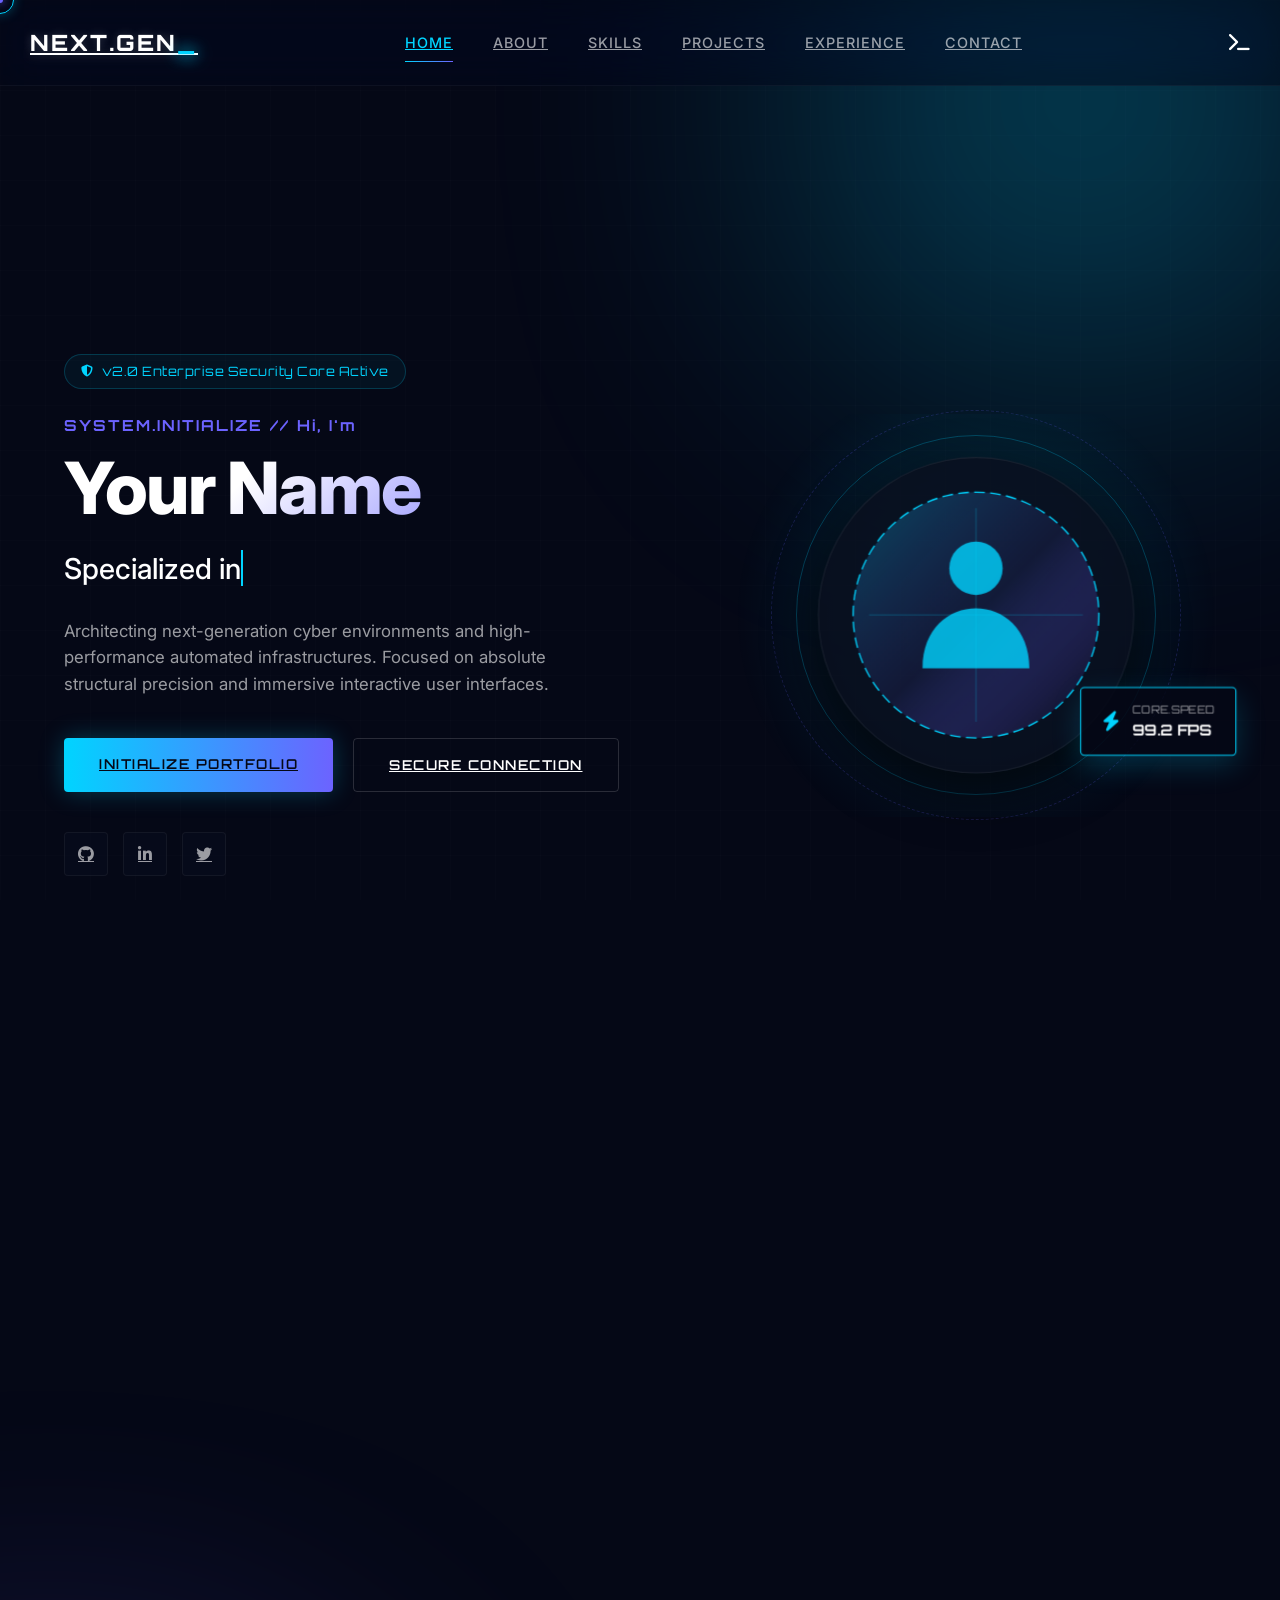
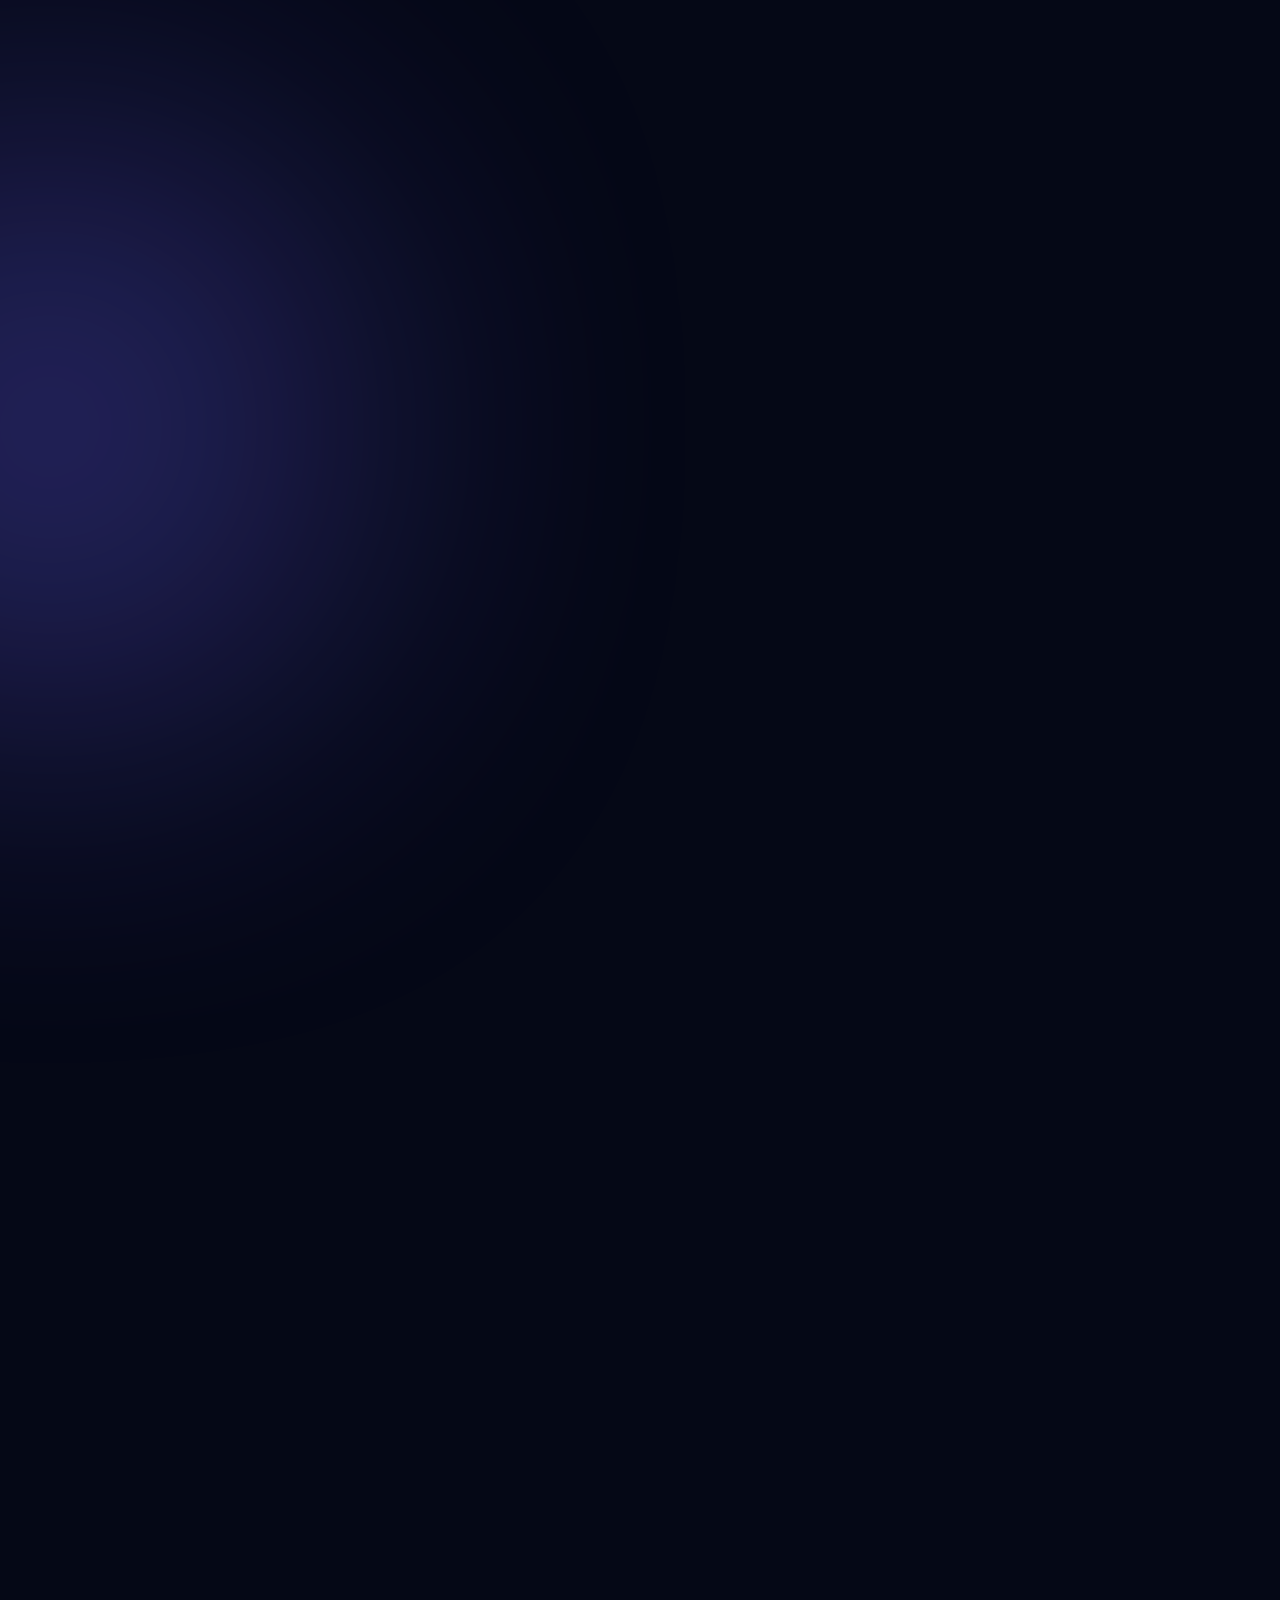
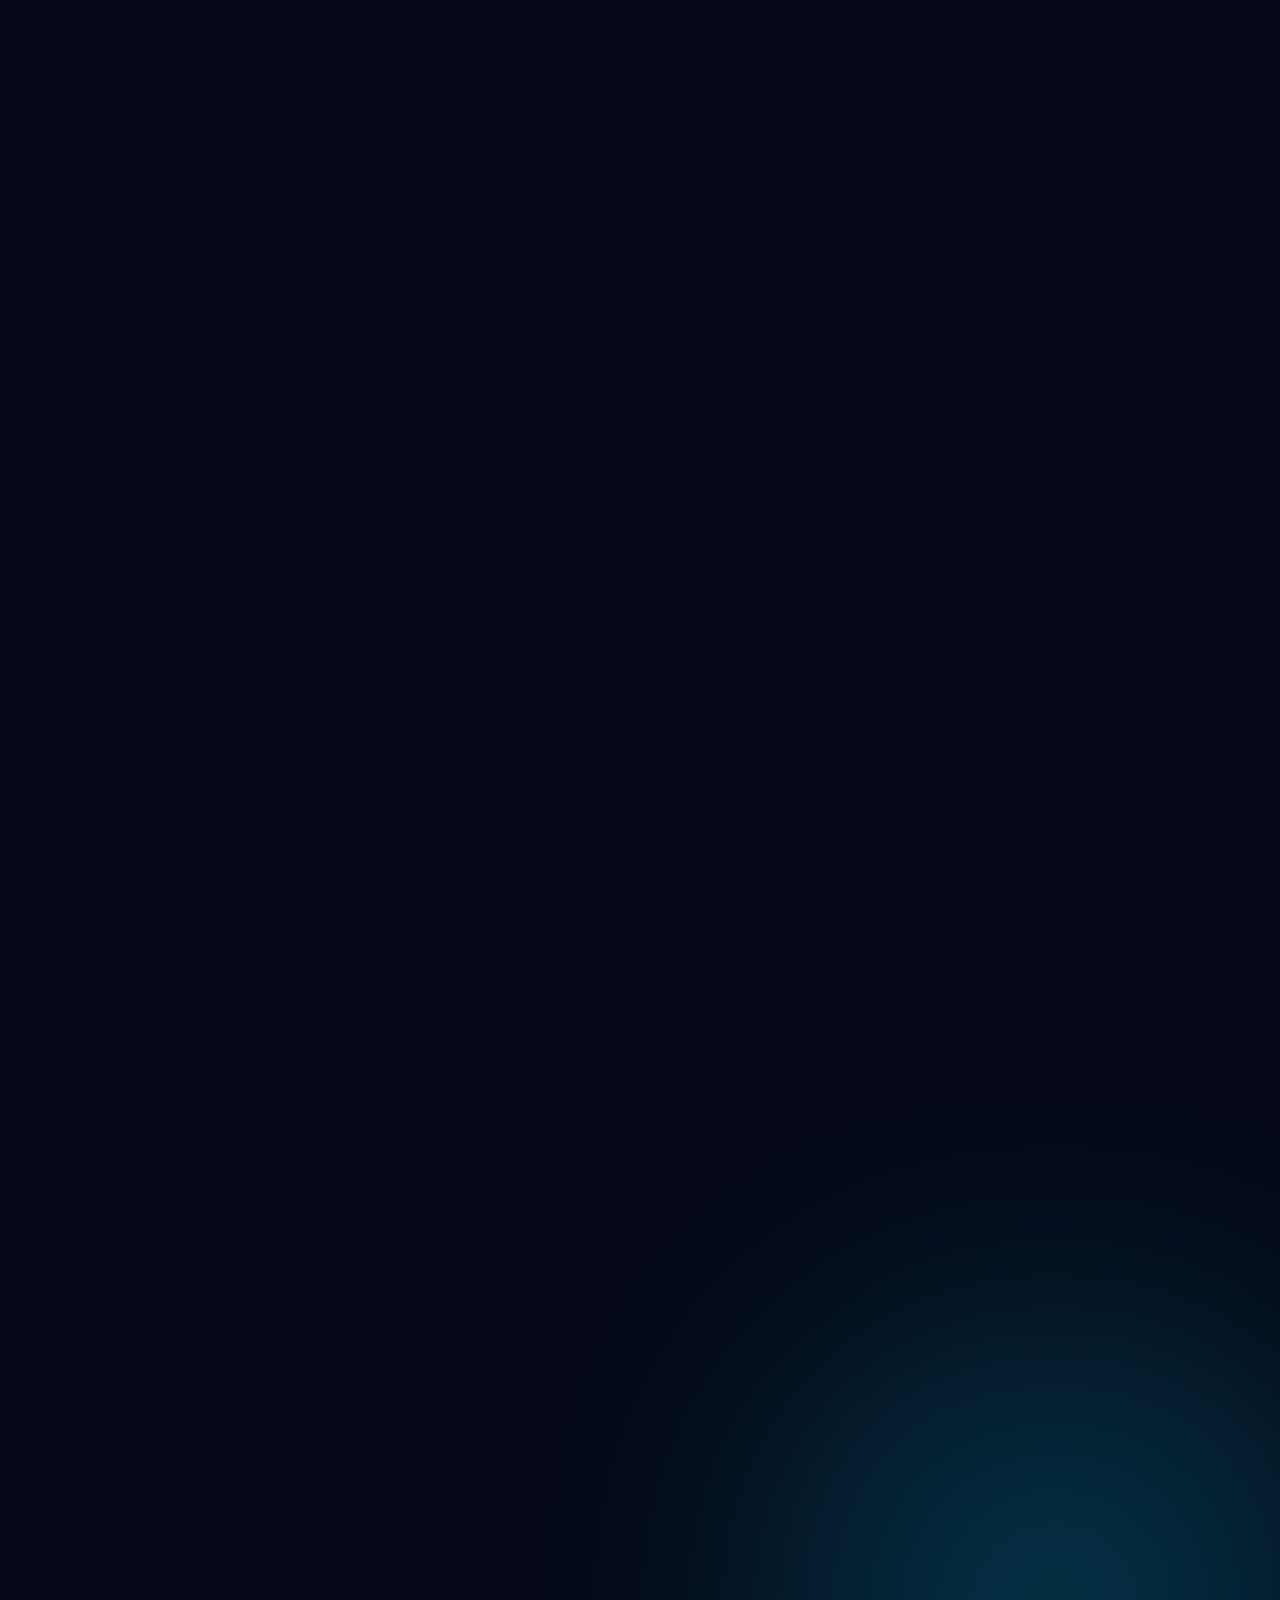
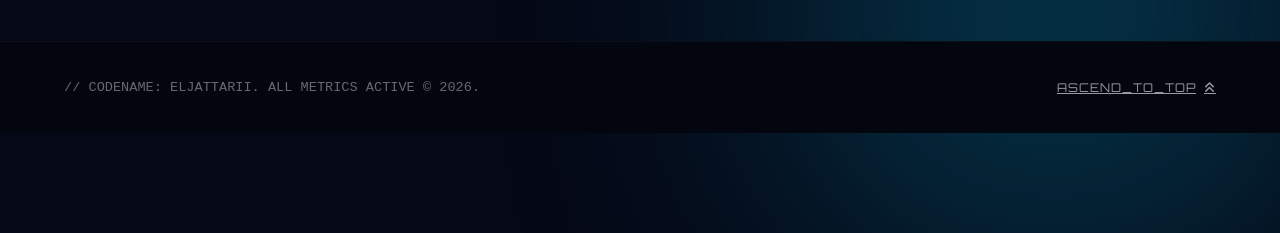
==== index.html @ 18f13167 "Update index.html" ====
<!DOCTYPE html>
<html lang="en">
<head>
    <meta charset="UTF-8">
    <meta name="viewport" content="width=device-width, initial-scale=1.0">
    <title>Enterprise Futuristic Portfolio | Premium Edition</title>
    <!-- Fonts & Icons -->
    <link rel="preconnect" href="https://fonts.googleapis.com">
    <link rel="preconnect" href="https://fonts.gstatic.com" crossorigin>
    <link href="https://fonts.googleapis.com/css2?family=Inter:wght@300;400;500;600;700;800&family=Orbitron:wght@400;600;800&display=swap" rel="stylesheet">
    <link rel="stylesheet" href="https://cdnjs.cloudflare.com/ajax/libs/font-awesome/6.4.0/css/all.min.css">
    <link rel="stylesheet" href="style.css">
</head>
<body>

    <!-- Custom Animated Glowing Cursor Elements -->
    <div class="custom-cursor"></div>
    <div class="custom-cursor-dot"></div>

    <!-- Decorative Cinematic Background Grid & Lights -->
    <div class="cyber-grid"></div>
    <div class="bg-glow glow-1"></div>
    <div class="bg-glow glow-2"></div>
    <div class="bg-glow glow-3"></div>

    <!-- Sticky Ultra-Glass Navbar -->
    <header class="navbar">
        <div class="nav-container">
            <a href="#home" class="logo">NEXT.GEN<span>_</span></a>
            <nav class="nav-menu">
                <a href="#home" class="nav-link active">Home</a>
                <a href="#about" class="nav-link">About</a>
                <a href="#skills" class="nav-link">Skills</a>
                <a href="#projects" class="nav-link">Projects</a>
                <a href="#experience" class="nav-link">Experience</a>
                <a href="#contact" class="nav-link">Contact</a>
            </nav>
            <div class="nav-actions">
                <button class="terminal-trigger" aria-label="Open Core Terminal">
                    <i class="fas fa-terminal"></i>
                </button>
                <button class="mobile-toggle" aria-label="Toggle Navigation Menu">
                    <i class="fas fa-bars"></i>
                </button>
            </div>
        </div>
    </header>

    <!-- Hero Section -->
    <section id="home" class="hero-section section-padding">
        <div class="container hero-container">
            <div class="hero-content">
                <div class="hero-badge"><i class="fas fa-shield-halved"></i> v2.0 Enterprise Security Core Active</div>
                <h3 class="hero-greeting">SYSTEM.INITIALIZE // Hi, I'm</h3>
                <h1 class="hero-name">Your Name</h1>
                <h2 class="hero-subtitle">Specialized in <span class="typing-text"></span></h2>
                <p class="hero-desc">
                    Architecting next-generation cyber environments and high-performance automated infrastructures. Focused on absolute structural precision and immersive interactive user interfaces.
                </p>
                <div class="hero-buttons">
                    <a href="#projects" class="btn btn-primary magnet-target">Initialize Portfolio</a>
                    <a href="#contact" class="btn btn-secondary magnet-target">Secure Connection</a>
                </div>
                <div class="hero-socials">
                    <a href="https://github.com" target="_blank" class="social-icon magnet-target"><i class="fab fa-github"></i></a>
                    <a href="https://linkedin.com" target="_blank" class="social-icon magnet-target"><i class="fab fa-linkedin-in"></i></a>
                    <a href="https://twitter.com" target="_blank" class="social-icon magnet-target"><i class="fab fa-twitter"></i></a>
                </div>
            </div>
            
            <div class="hero-image-wrapper tilt-target">
                <div class="radial-glow"></div>
                <div class="circular-ring"></div>
                <div class="circular-ring-outer"></div>
                <div class="particles-container" id="particles"></div>
                <div class="portrait-container">
                    <!-- Advanced Cybernetic SVG Profile Representation -->
                    <svg viewBox="0 0 200 200" xmlns="http://www.w3.org/2000/svg" class="portrait-placeholder">
                        <defs>
                            <linearGradient id="cyber-grad" x1="0%" y1="0%" x2="100%" y2="100%">
                                <stop offset="0%" style="stop-color:#00d4ff;stop-opacity:0.3" />
                                <stop offset="50%" style="stop-color:#6c63ff;stop-opacity:0.1" />
                                <stop offset="100%" style="stop-color:#000;stop-opacity:0.8" />
                            </linearGradient>
                        </defs>
                        <circle cx="100" cy="100" r="92" fill="url(#cyber-grad)" stroke="#00d4ff" stroke-width="1" stroke-dasharray="8 4"/>
                        <path d="M60,140 C60,110 80,95 100,95 C120,95 140,110 140,140 Z M100,85 A20,20 0 1,0 100,45 A20,20 0 1,0 100,85 Z" fill="#00d4ff" opacity="0.8"/>
                        <line x1="20" y1="100" x2="180" y2="100" stroke="rgba(0, 212, 255, 0.2)" stroke-width="1"/>
                        <line x1="100" y1="20" x2="100" y2="180" stroke="rgba(0, 212, 255, 0.2)" stroke-width="1"/>
                    </svg>
                </div>
                <div class="floating-card metric-card">
                    <i class="fas fa-bolt"></i>
                    <div>
                        <span class="block-label">CORE.SPEED</span>
                        <span class="block-value">99.2 FPS</span>
                    </div>
                </div>
            </div>
        </div>
    </section>

    <!-- About Section -->
    <section id="about" class="about-section section-padding scroll-reveal">
        <div class="container">
            <h2 class="section-title" data-text="ABOUT SYSTEM">ABOUT SYSTEM</h2>
            <div class="about-container">
                <div class="about-illustration tilt-target">
                    <!-- Advanced Code Console Mockup -->
                    <div class="console-box">
                        <div class="console-header">
                            <span class="dot red"></span><span class="dot yellow"></span><span class="dot green"></span>
                            <span class="console-title">root@nextgen:~# terminal-stats</span>
                        </div>
                        <div class="console-body">
                            <p class="c-line"><span class="c-keyword">import</span> systems_engineer</p>
                            <p class="c-line"><span class="c-keyword">const</span> bio = <span class="c-string">"Linux & Automation Enthusiast"</span>;</p>
                            <p class="c-line"><span class="c-comment">// Analyzing operational metrics...</span></p>
                            <p class="c-line"><span class="c-ident">OS:</span> Linux Mint / Arch Architectures</p>
                            <p class="c-line"><span class="c-ident">Focus:</span> Task Automation & Advanced GUIs</p>
                            <p class="c-line"><span class="c-ident">Security:</span> Ethical Hacker Path (White Hat)</p>
                            <p class="c-line success"><span class="c-cursor-blink">&gt;</span> SYSTEM DIAGNOSTIC: PERFECT</p>
                        </div>
                    </div>
                </div>
                <div class="about-content">
                    <p class="about-text">
                        A dedicated developer and tech architect specializing in custom Linux automation ecosystems, application development, and interactive front-end layouts. Obsessed with high-performance metrics, clean systems engineering, and micro-animations that respond intuitively to user interaction.
                    </p>
                    <div class="about-stats">
                        <div class="stat-card tilt-target">
                            <div class="stat-icon"><i class="fas fa-terminal"></i></div>
                            <h3 class="stat-number">3+ Years</h3>
                            <p class="stat-label">System Architecture</p>
                        </div>
                        <div class="stat-card tilt-target">
                            <div class="stat-icon"><i class="fas fa-cubes"></i></div>
                            <h3 class="stat-number">30+</h3>
                            <p class="stat-label">Deployments Active</p>
                        </div>
                    </div>
                </div>
            </div>
        </div>
    </section>

    <!-- Skills Section -->
    <section id="skills" class="skills-section section-padding scroll-reveal">
        <div class="container">
            <h2 class="section-title" data-text="CORE CAPABILITIES">CORE CAPABILITIES</h2>
            <div class="skills-grid">
                <!-- Skill 1 -->
                <div class="skill-card tilt-target">
                    <div class="skill-header">
                        <div class="skill-icon"><i class="fab fa-python"></i></div>
                        <h4 class="skill-name">Python Automation / PyQt6</h4>
                    </div>
                    <div class="progress-container">
                        <div class="progress-bar" data-progress="92%"></div>
                    </div>
                    <span class="skill-percentage">92%</span>
                </div>
                <!-- Skill 2 -->
                <div class="skill-card tilt-target">
                    <div class="skill-header">
                        <div class="skill-icon"><i class="fab fa-linux"></i></div>
                        <h4 class="skill-name">Linux Systems & Bash</h4>
                    </div>
                    <div class="progress-container">
                        <div class="progress-bar" data-progress="95%"></div>
                    </div>
                    <span class="skill-percentage">95%</span>
                </div>
                <!-- Skill 3 -->
                <div class="skill-card tilt-target">
                    <div class="skill-header">
                        <div class="skill-icon"><i class="fab fa-js-square"></i></div>
                        <h4 class="skill-name">JavaScript / React</h4>
                    </div>
                    <div class="progress-container">
                        <div class="progress-bar" data-progress="88%"></div>
                    </div>
                    <span class="skill-percentage">88%</span>
                </div>
                <!-- Skill 4 -->
                <div class="skill-card tilt-target">
                    <div class="skill-header">
                        <div class="skill-icon"><i class="fas fa-layer-group"></i></div>
                        <h4 class="skill-name">Full-Stack Integration</h4>
                    </div>
                    <div class="progress-container">
                        <div class="progress-bar" data-progress="85%"></div>
                    </div>
                    <span class="skill-percentage">85%</span>
                </div>
            </div>
        </div>
    </section>

    <!-- Projects Section -->
    <section id="projects" class="projects-section section-padding scroll-reveal">
        <div class="container">
            <h2 class="section-title" data-text="PROJECT ARCHIVES">PROJECT ARCHIVES</h2>
            
            <!-- Dynamic Filters -->
            <div class="filter-wrapper">
                <button class="filter-btn active" data-filter="all">ALL_SYSTEMS</button>
                <button class="filter-btn" data-filter="automation">AUTOMATION</button>
                <button class="filter-btn" data-filter="gui">GUI_APPS</button>
                <button class="filter-btn" data-filter="web">WEB_CORE</button>
            </div>

            <div class="projects-grid">
                <!-- Project 1 -->
                <div class="project-card tilt-target" data-category="gui">
                    <div class="project-img-wrapper">
                        <div class="cyber-overlay"></div>
                        <svg viewBox="0 0 400 220" xmlns="http://www.w3.org/2000/svg" class="project-svg-placeholder">
                            <rect width="100%" height="100%" fill="#0a0f1f"/>
                            <text x="50%" y="50%" dominant-baseline="middle" text-anchor="middle" fill="#00d4ff" font-family="'Orbitron', sans-serif" font-size="14">SCRCPY_GUI_WRAPPER</text>
                        </svg>
                    </div>
                    <div class="project-info">
                        <h3 class="project-card-title">Scrcpy PyQt6 Controller</h3>
                        <p class="project-desc">A premium desktop GUI wrapper built with Python and PyQt6 to control Android devices mirroring metrics, bitrates, and active adb toggles seamlessly.</p>
                        <div class="project-tags">
                            <span>Python</span>
                            <span>PyQt6</span>
                            <span>ADB</span>
                        </div>
                        <div class="project-links">
                            <a href="#" class="magnet-target"><i class="fab fa-github"></i></a>
                            <a href="#" class="magnet-target"><i class="fas fa-external-link-alt"></i></a>
                        </div>
                    </div>
                </div>
                <!-- Project 2 -->
                <div class="project-card tilt-target" data-category="automation">
                    <div class="project-img-wrapper">
                        <div class="cyber-overlay"></div>
                        <svg viewBox="0 0 400 220" xmlns="http://www.w3.org/2000/svg" class="project-svg-placeholder">
                            <rect width="100%" height="100%" fill="#0a0f1f"/>
                            <text x="50%" y="50%" dominant-baseline="middle" text-anchor="middle" fill="#6c63ff" font-family="'Orbitron', sans-serif" font-size="14">SMART_FILE_ORGANIZER</text>
                        </svg>
                    </div>
                    <div class="project-info">
                        <h3 class="project-card-title">Automated File System Manager</h3>
                        <p class="project-desc">High-performance custom background automation suite sorting directories, processing file metadata, and organizing assets seamlessly.</p>
                        <div class="project-tags">
                            <span>Python</span>
                            <span>Automation</span>
                            <span>Linux</span>
                        </div>
                        <div class="project-links">
                            <a href="#" class="magnet-target"><i class="fab fa-github"></i></a>
                            <a href="#" class="magnet-target"><i class="fas fa-external-link-alt"></i></a>
                        </div>
                    </div>
                </div>
                <!-- Project 3 -->
                <div class="project-card tilt-target" data-category="web">
                    <div class="project-img-wrapper">
                        <div class="cyber-overlay"></div>
                        <svg viewBox="0 0 400 220" xmlns="http://www.w3.org/2000/svg" class="project-svg-placeholder">
                            <rect width="100%" height="100%" fill="#0a0f1f"/>
                            <text x="50%" y="50%" dominant-baseline="middle" text-anchor="middle" fill="#00d4ff" font-family="'Orbitron', sans-serif" font-size="14">NEBULA_DECENTRALIZED_UI</text>
                        </svg>
                    </div>
                    <div class="project-info">
                        <h3 class="project-card-title">Nebula React Core Dashboard</h3>
                        <p class="project-desc">Ultra high-end decentralized server dashboard running absolute telemetry visualization charts, built with pure Tailwind and React architecture.</p>
                        <div class="project-tags">
                            <span>React</span>
                            <span>Tailwind</span>
                            <span>WebSockets</span>
                        </div>
                        <div class="project-links">
                            <a href="#" class="magnet-target"><i class="fab fa-github"></i></a>
                            <a href="#" class="magnet-target"><i class="fas fa-external-link-alt"></i></a>
                        </div>
                    </div>
                </div>
            </div>
        </div>
    </section>

    <!-- Experience Section -->
    <section id="experience" class="experience-section section-padding scroll-reveal">
        <div class="container">
            <h2 class="section-title" data-text="TIMELINE METRICS">TIMELINE METRICS</h2>
            <div class="timeline">
                <div class="timeline-item">
                    <div class="timeline-dot"></div>
                    <div class="timeline-content tilt-target">
                        <span class="timeline-date">2025 - PRESENT</span>
                        <h3 class="timeline-role">Systems & Software Architect</h3>
                        <h4 class="timeline-company">NextGen Tech Solutions</h4>
                        <p class="timeline-desc">Architecting robust task automations via custom background frameworks. Standardizing cross-platform deployment modules and building sleek graphical interfaces for devices.</p>
                    </div>
                </div>
                <div class="timeline-item">
                    <div class="timeline-dot"></div>
                    <div class="timeline-content tilt-target">
                        <span class="timeline-date">2023 - 2025</span>
                        <h3 class="timeline-role">Frontend Interface Designer</h3>
                        <h4 class="timeline-company">Cyber Security Lab Infinitum</h4>
                        <p class="timeline-desc">Designed zero-latency interactive operational web portals with complex visual filters, responsive grid charts, and secure data stream nodes.</p>
                    </div>
                </div>
            </div>
        </div>
    </section>

    <!-- Contact Section -->
    <section id="contact" class="contact-section section-padding scroll-reveal">
        <div class="container">
            <h2 class="section-title" data-text="ESTABLISH SECURE LINK">ESTABLISH SECURE LINK</h2>
            <div class="contact-grid">
                <div class="contact-card tilt-target">
                    <div class="contact-icon"><i class="fas fa-envelope-open-text"></i></div>
                    <h3>COM.EMAIL</h3>
                    <p>your.email@example.com</p>
                </div>
                <div class="contact-card tilt-target">
                    <div class="contact-icon"><i class="fab fa-github-alt"></i></div>
                    <h3>GIT.PROFILE</h3>
                    <p>github.com/eljattarii</p>
                </div>
                <div class="contact-card tilt-target">
                    <div class="contact-icon"><i class="fas fa-satellite-dish"></i></div>
                    <h3>LOC.NODE</h3>
                    <p>Al Hoceima, Morocco</p>
                </div>
            </div>
        </div>
    </section>

    <!-- Footer -->
    <footer class="footer">
        <div class="container footer-container">
            <p class="copyright">// CODENAME: ELJATTARII. ALL METRICS ACTIVE &copy; 2026.</p>
            <a href="#home" class="back-to-top magnet-target">ASCEND_TO_TOP <i class="fas fa-angle-double-up"></i></a>
        </div>
    </footer>

    <!-- Scripts -->
    <script src="js/main.js"></script>
</body>
</html>
---- style.css ----
/* ------------------ DESIGN FRAMEWORK & VARIABLES ------------------ */
:root {
    --bg-base: #050816;
    --bg-surface: rgba(10, 15, 31, 0.45);
    --neon-blue: #00d4ff;
    --neon-purple: #6c63ff;
    --text-primary: #ffffff;
    --text-secondary: rgba(255, 255, 255, 0.6);
    --border-glow: rgba(0, 212, 255, 0.15);
    --font-cyber: 'Orbitron', sans-serif;
    --font-body: 'Inter', sans-serif;
}

*, *::before, *::after {
    box-sizing: border-box;
    margin: 0;
    padding: 0;
}

html {
    scroll-behavior: smooth;
    font-size: 16px;
    cursor: none; /* Hide default mouse for custom glowing cursor */
}

body {
    font-family: var(--font-body);
    background-color: var(--bg-base);
    color: var(--text-primary);
    overflow-x: hidden;
    line-height: 1.6;
    position: relative;
}

/* ------------------ CUSTOM GLOWING CURSOR ------------------ */
.custom-cursor {
    width: 28px;
    height: 28px;
    border: 1.5px solid var(--neon-blue);
    border-radius: 50%;
    position: fixed;
    transform: translate(-50%, -50%);
    pointer-events: none;
    z-index: 10000;
    transition: width 0.2s ease, height 0.2s ease, background-color 0.2s ease;
    box-shadow: 0 0 12px rgba(0, 212, 255, 0.3);
}

.custom-cursor-dot {
    width: 6px;
    height: 6px;
    background-color: var(--neon-purple);
    border-radius: 50%;
    position: fixed;
    transform: translate(-50%, -50%);
    pointer-events: none;
    z-index: 10001;
    box-shadow: 0 0 8px var(--neon-purple);
}

.custom-cursor.link-hover {
    width: 45px;
    height: 45px;
    background-color: rgba(0, 212, 255, 0.08);
    border-color: var(--neon-purple);
}

/* ------------------ GRAPHICS & BACKGROUND SYSTEM ------------------ */
.cyber-grid {
    position: fixed;
    top: 0;
    left: 0;
    width: 100%;
    height: 100%;
    background-image: 
        linear-gradient(rgba(255, 255, 255, 0.01) 1px, transparent 1px),
        linear-gradient(90deg, rgba(255, 255, 255, 0.01) 1px, transparent 1px);
    background-size: 45px 45px;
    z-index: -2;
    pointer-events: none;
}

.bg-glow {
    position: absolute;
    border-radius: 50%;
    filter: blur(150px);
    z-index: -1;
    pointer-events: none;
    opacity: 0.35;
}

.glow-1 { width: 500px; height: 500px; background: var(--neon-blue); top: -150px; right: -50px; }
.glow-2 { width: 600px; height: 600px; background: var(--neon-purple); top: 35%; left: -250px; }
.glow-3 { width: 450px; height: 450px; background: var(--neon-blue); bottom: -100px; right: 0; }

.container {
    width: 100%;
    max-width: 1200px;
    margin: 0 auto;
    padding: 0 24px;
}

.section-padding { padding: 120px 0; }

/* ------------------ ULTRA-GLASS NAVBAR ------------------ */
.navbar {
    position: fixed;
    top: 0;
    left: 0;
    width: 100%;
    z-index: 999;
    background: rgba(5, 8, 22, 0.55);
    backdrop-filter: blur(20px) saturate(180%);
    -webkit-backdrop-filter: blur(20px) saturate(180%);
    border-bottom: 1px solid rgba(255, 255, 255, 0.04);
}

.nav-container {
    display: flex;
    justify-content: space-between;
    align-items: center;
    height: 85px;
    max-width: 1300px;
    margin: 0 auto;
    padding: 0 30px;
}

.logo {
    font-family: var(--font-cyber);
    font-size: 1.4rem;
    font-weight: 800;
    letter-spacing: 2px;
    color: #fff;
    text-shadow: 0 0 10px rgba(255, 255, 255, 0.2);
}

.logo span {
    color: var(--neon-blue);
    text-shadow: 0 0 15px var(--neon-blue);
    animation: flash 2s infinite;
}

.nav-menu { display: flex; gap: 40px; }

.nav-link {
    font-size: 0.9rem;
    font-weight: 500;
    color: var(--text-secondary);
    text-transform: uppercase;
    letter-spacing: 1px;
    padding: 8px 0;
    position: relative;
}

.nav-link:hover, .nav-link.active { color: var(--neon-blue); }

.nav-link::after {
    content: '';
    position: absolute;
    bottom: 0;
    left: 0;
    width: 0;
    height: 1.5px;
    background: linear-gradient(90deg, var(--neon-blue), var(--neon-purple));
    transition: width 0.3s cubic-bezier(0.4, 0, 0.2, 1);
}

.nav-link:hover::after, .nav-link.active::after { width: 100%; }

.nav-actions { display: flex; align-items: center; gap: 20px; }

.terminal-trigger, .mobile-toggle {
    background: none;
    border: none;
    color: #fff;
    font-size: 1.15rem;
    cursor: none;
    transition: all 0.3s ease;
}

.terminal-trigger:hover { color: var(--neon-blue); transform: scale(1.1); }
.mobile-toggle { display: none; }

/* ------------------ HERO SECTION ------------------ */
.hero-container {
    display: flex;
    align-items: center;
    justify-content: space-between;
    min-height: 100vh;
    padding-top: 90px;
    gap: 50px;
}

.hero-content { flex: 1; max-width: 650px; }

.hero-badge {
    display: inline-flex;
    align-items: center;
    gap: 8px;
    background: rgba(0, 212, 255, 0.05);
    border: 1px solid rgba(0, 212, 255, 0.2);
    color: var(--neon-blue);
    padding: 6px 16px;
    border-radius: 30px;
    font-size: 0.8rem;
    font-family: var(--font-cyber);
    margin-bottom: 25px;
    letter-spacing: 0.5px;
}

.hero-badge i { font-size: 0.75rem; }

.hero-greeting {
    font-family: var(--font-cyber);
    font-size: 0.95rem;
    color: var(--neon-purple);
    letter-spacing: 2px;
    margin-bottom: 12px;
}

.hero-name {
    font-size: 4.5rem;
    font-weight: 800;
    line-height: 1.05;
    letter-spacing: -1.5px;
    margin-bottom: 20px;
    background: linear-gradient(135deg, #fff 30%, #a2a0ff, var(--neon-blue));
    -webkit-background-clip: text;
    -webkit-text-fill-color: transparent;
}

.hero-subtitle {
    font-size: 1.8rem;
    font-weight: 500;
    color: #fff;
    margin-bottom: 25px;
}

.typing-text {
    color: var(--neon-blue);
    font-family: var(--font-cyber);
    border-right: 2px solid var(--neon-blue);
    text-shadow: 0 0 15px rgba(0, 212, 255, 0.4);
}

.hero-desc {
    font-size: 1.05rem;
    color: var(--text-secondary);
    margin-bottom: 40px;
    max-width: 540px;
}

.hero-buttons { display: flex; gap: 20px; margin-bottom: 40px; }

.btn {
    padding: 15px 35px;
    font-family: var(--font-cyber);
    font-size: 0.85rem;
    letter-spacing: 1.5px;
    font-weight: 600;
    text-transform: uppercase;
    border-radius: 4px;
    transition: all 0.4s cubic-bezier(0.25, 0.8, 0.25, 1);
    cursor: none;
}

.btn-primary {
    background: linear-gradient(90deg, var(--neon-blue), var(--neon-purple));
    color: #050816;
    box-shadow: 0 0 25px rgba(0, 212, 255, 0.25);
    border: none;
}

.btn-primary:hover {
    transform: translateY(-2px);
    box-shadow: 0 0 35px rgba(0, 212, 255, 0.5);
}

.btn-secondary {
    background: transparent;
    border: 1px solid rgba(255, 255, 255, 0.15);
    color: #fff;
}

.btn-secondary:hover {
    border-color: var(--neon-blue);
    background: rgba(0, 212, 255, 0.05);
    box-shadow: 0 0 20px rgba(0, 212, 255, 0.15);
}

.hero-socials { display: flex; gap: 15px; }

.social-icon {
    width: 44px;
    height: 44px;
    border-radius: 4px;
    background: var(--bg-surface);
    border: 1px solid rgba(255, 255, 255, 0.05);
    display: flex;
    justify-content: center;
    align-items: center;
    color: var(--text-secondary);
    transition: all 0.3s ease;
}

.social-icon:hover {
    color: var(--neon-blue);
    border-color: var(--neon-blue);
    box-shadow: 0 0 15px rgba(0, 212, 255, 0.2);
    background: rgba(0, 212, 255, 0.02);
}

/* HERO RIGHT - PORTRAIT CONTEXT */
.hero-image-wrapper {
    flex: 1;
    position: relative;
    display: flex;
    justify-content: center;
    align-items: center;
    max-width: 480px;
    transform-style: preserve-3d;
    perspective: 1000px;
}

.radial-glow {
    position: absolute;
    width: 130%;
    height: 130%;
    background: radial-gradient(circle, rgba(0, 212, 255, 0.15) 0%, transparent 65%);
    z-index: 1;
}

.circular-ring {
    position: absolute;
    width: 360px;
    height: 360px;
    border: 1px solid rgba(0, 212, 255, 0.25);
    border-radius: 50%;
    z-index: 2;
    animation: rotateRing 30s linear infinite;
}

.circular-ring-outer {
    position: absolute;
    width: 410px;
    height: 410px;
    border: 1px dashed rgba(108, 99, 255, 0.2);
    border-radius: 50%;
    z-index: 2;
    animation: rotateRingReverse 40s linear infinite;
}

.portrait-container {
    width: 310px;
    height: 310px;
    border-radius: 50%;
    overflow: hidden;
    z-index: 3;
    background: rgba(10, 15, 31, 0.8);
    border: 1px solid rgba(255, 255, 255, 0.08);
    box-shadow: 0 20px 50px rgba(0,0,0,0.6);
    display: flex;
    justify-content: center;
    align-items: center;
    transform: translateZ(20px);
}

.portrait-placeholder { width: 85%; height: 85%; }

.metric-card {
    position: absolute;
    bottom: 20px;
    right: -10px;
    background: rgba(5, 8, 22, 0.85);
    border: 1px solid var(--neon-blue);
    padding: 12px 20px;
    border-radius: 4px;
    display: flex;
    align-items: center;
    gap: 12px;
    z-index: 10;
    box-shadow: 0 10px 30px rgba(0,212,255,0.2);
    transform: translateZ(40px);
}

.metric-card i { color: var(--neon-blue); font-size: 1.2rem; }
.block-label { display: block; font-family: var(--font-cyber); font-size: 0.65rem; color: var(--text-secondary); }
.block-value { display: block; font-family: var(--font-cyber); font-size: 0.9rem; font-weight: 700; color: #fff; }

/* ------------------ COMMON COMPONENTS ------------------ */
.section-title {
    font-family: var(--font-cyber);
    font-size: 2.2rem;
    font-weight: 800;
    text-align: center;
    margin-bottom: 70px;
    letter-spacing: 3px;
    position: relative;
    color: #fff;
}

.section-title::before {
    content: attr(data-text);
    position: absolute;
    left: 50%;
    transform: translateX(-50%);
    top: -5px;
    width: 100%;
    color: rgba(255,255,255,0.03);
    font-size: 3.5rem;
    z-index: -1;
    letter-spacing: 6px;
}

/* ------------------ ABOUT SECTION ------------------ */
.about-container { display: flex; align-items: center; gap: 70px; }
.about-illustration { flex: 1; max-width: 500px; transform-style: preserve-3d; }

.console-box {
    background: #070b19;
    border: 1px solid rgba(255, 255, 255, 0.06);
    border-radius: 8px;
    overflow: hidden;
    box-shadow: 0 20px 45px rgba(0,0,0,0.5);
}

.console-header {
    background: rgba(255, 255, 255, 0.03);
    padding: 12px 18px;
    display: flex;
    align-items: center;
    gap: 8px;
    border-bottom: 1px solid rgba(255, 255, 255, 0.04);
}

.dot { width: 10px; height: 10px; border-radius: 50%; }
.dot.red { background: #ff5f56; }
.dot.yellow { background: #ffbd2e; }
.dot.green { background: #27c93f; }
.console-title { font-family: monospace; font-size: 0.75rem; color: var(--text-secondary); margin-left: 10px; }

.console-body { padding: 25px; font-family: monospace; font-size: 0.9rem; color: #d1d5db; }
.c-line { margin-bottom: 10px; }
.c-keyword { color: #ff79c6; }
.c-string { color: #f1fa8c; }
.c-comment { color: #6272a4; }
.c-ident { color: var(--neon-blue); display: inline-block; width: 80px; }
.console-body .success { color: #50fa7b; margin-top: 15px; border-top: 1px dashed rgba(255,255,255,0.08); padding-top: 12px; }

.c-cursor-blink { animation: blink 0.8s step-end infinite; color: var(--neon-blue); }

.about-content { flex: 1; }
.about-text { font-size: 1.08rem; color: var(--text-secondary); margin-bottom: 40px; }
.about-stats { display: flex; gap: 20px; }

.stat-card {
    flex: 1;
    background: var(--bg-surface);
    backdrop-filter: blur(10px);
    -webkit-backdrop-filter: blur(10px);
    border: 1px solid rgba(255, 255, 255, 0.04);
    border-radius: 4px;
    padding: 30px 20px;
    text-align: center;
    transition: all 0.3s ease;
}

.stat-card:hover {
    border-color: rgba(108, 99, 255, 0.3);
    box-shadow: 0 10px 30px rgba(108, 99, 255, 0.1);
}

.stat-icon { font-size: 1.6rem; color: var(--neon-purple); margin-bottom: 12px; }
.stat-number { font-family: var(--font-cyber); font-size: 1.6rem; font-weight: 700; color: #fff; margin-bottom: 5px; }
.stat-label { font-size: 0.85rem; color: var(--text-secondary); }

/* ------------------ SKILLS SECTION ------------------ */
.skills-grid { display: grid; grid-template-columns: repeat(auto-fit, minmax(260px, 1fr)); gap: 25px; }

.skill-card {
    background: rgba(10, 15, 31, 0.4);
    backdrop-filter: blur(15px);
    -webkit-backdrop-filter: blur(15px);
    border: 1px solid rgba(255, 255, 255, 0.05);
    border-radius: 4px;
    padding: 30px;
    position: relative;
    transform-style: preserve-3d;
}

.skill-card:hover {
    border-color: rgba(0, 212, 255, 0.3);
    box-shadow: 0 12px 35px rgba(0, 212, 255, 0.15);
}

.skill-header { display: flex; align-items: center; gap: 15px; margin-bottom: 20px; }
.skill-icon { font-size: 2.2rem; color: var(--neon-blue); }
.skill-name { font-family: var(--font-cyber); font-size: 0.95rem; font-weight: 600; color: #fff; }

.progress-container { width: 100%; height: 4px; background: rgba(255, 255, 255, 0.06); border-radius: 4px; overflow: hidden; }
.progress-bar { height: 100%; width: 0; background: linear-gradient(90deg, var(--neon-blue), var(--neon-purple)); transition: width 1.8s cubic-bezier(0.1, 1, 0.1, 1); }
.skill-percentage { font-family: var(--font-cyber); font-size: 0.8rem; color: var(--text-secondary); position: absolute; top: 35px; right: 30px; }

/* ------------------ PROJECTS SECTION ------------------ */
.filter-wrapper { display: flex; justify-content: center; gap: 15px; margin-bottom: 50px; }

.filter-btn {
    background: rgba(255, 255, 255, 0.02);
    border: 1px solid rgba(255, 255, 255, 0.08);
    color: var(--text-secondary);
    padding: 10px 24px;
    border-radius: 4px;
    font-family: var(--font-cyber);
    font-size: 0.75rem;
    letter-spacing: 1px;
    cursor: none;
    transition: all 0.3s cubic-bezier(0.4, 0, 0.2, 1);
}

.filter-btn:hover, .filter-btn.active {
    color: var(--neon-blue);
    border-color: var(--neon-blue);
    background: rgba(0, 212, 255, 0.04);
    box-shadow: 0 0 15px rgba(0, 212, 255, 0.15);
}

.projects-grid { display: grid; grid-template-columns: repeat(3, 1fr); gap: 30px; transition: all 0.4s ease; }

.project-card {
    background: rgba(10, 15, 31, 0.45);
    backdrop-filter: blur(20px);
    -webkit-backdrop-filter: blur(20px);
    border: 1px solid rgba(255, 255, 255, 0.05);
    border-radius: 4px;
    overflow: hidden;
    display: flex;
    flex-direction: column;
    height: 100%;
    transform-style: preserve-3d;
}

.project-card.hide { display: none; }

.project-card:hover {
    border-color: rgba(0, 212, 255, 0.35);
    box-shadow: 0 15px 45px rgba(0, 212, 255, 0.18);
}

.project-img-wrapper { position: relative; overflow: hidden; background: #070a14; }
.cyber-overlay { position: absolute; width: 100%; height: 100%; background: linear-gradient(180deg, transparent 60%, rgba(5,8,22,0.9)); z-index: 1; }

.project-svg-placeholder { width: 100%; height: auto; display: block; transition: transform 0.6s cubic-bezier(0.25, 0.8, 0.25, 1); opacity: 0.6; }
.project-card:hover .project-svg-placeholder { transform: scale(1.06); opacity: 0.8; }

.project-info { padding: 30px; display: flex; flex-direction: column; flex-grow: 1; transform: translateZ(25px); }
.project-card-title { font-family: var(--font-cyber); font-size: 1.15rem; font-weight: 600; margin-bottom: 12px; color: #fff; }
.project-desc { font-size: 0.92rem; color: var(--text-secondary); margin-bottom: 25px; flex-grow: 1; }

.project-tags { display: flex; flex-wrap: wrap; gap: 8px; margin-bottom: 25px; }
.project-tags span { background: rgba(255, 255, 255, 0.03); border: 1px solid rgba(255, 255, 255, 0.08); color: rgba(255,255,255,0.8); padding: 4px 14px; border-radius: 4px; font-size: 0.75rem; font-weight: 500; }

.project-links { display: flex; gap: 20px; }
.project-links a { font-size: 1.2rem; color: var(--text-secondary); }
.project-links a:hover { color: var(--neon-blue); text-shadow: 0 0 10px var(--neon-blue); }

/* ------------------ EXPERIENCE SECTION ------------------ */
.timeline { max-width: 850px; margin: 0 auto; position: relative; padding-left: 40px; }
.timeline::before { content: ''; position: absolute; left: 4px; top: 8px; width: 1.5px; height: 100%; background: linear-gradient(180deg, var(--neon-blue) 0%, var(--neon-purple) 100%); }

.timeline-item { position: relative; margin-bottom: 60px; }
.timeline-item:last-child { margin-bottom: 0; }
.timeline-dot { position: absolute; left: -41px; top: 8px; width: 10px; height: 10px; border-radius: 50%; background: var(--neon-blue); box-shadow: 0 0 12px var(--neon-blue); }

.timeline-content { background: rgba(10, 15, 31, 0.35); border: 1px solid rgba(255, 255, 255, 0.04); border-radius: 4px; padding: 35px; transform-style: preserve-3d; }
.timeline-item:hover .timeline-content { border-color: rgba(0, 212, 255, 0.2); }
.timeline-date { font-family: var(--font-cyber); font-size: 0.8rem; font-weight: 600; color: var(--neon-purple); display: inline-block; margin-bottom: 12px; }
.timeline-role { font-family: var(--font-cyber); font-size: 1.25rem; font-weight: 600; margin-bottom: 6px; color: #fff; }
.timeline-company { font-size: 0.95rem; color: var(--neon-blue); margin-bottom: 18px; font-weight: 500; }
.timeline-desc { font-size: 0.95rem; color: var(--text-secondary); }

/* ------------------ CONTACT SECTION ------------------ */
.contact-grid { display: grid; grid-template-columns: repeat(3, 1fr); gap: 25px; }

.contact-card {
    background: rgba(10, 15, 31, 0.45);
    backdrop-filter: blur(15px);
    -webkit-backdrop-filter: blur(15px);
    border: 1px solid rgba(255, 255, 255, 0.05);
    border-radius: 4px;
    padding: 35px 25px;
    text-align: center;
    transform-style: preserve-3d;
}

.contact-card:hover { border-color: var(--neon-purple); box-shadow: 0 10px 30px rgba(108, 99, 255, 0.15); }
.contact-icon { font-size: 1.8rem; color: var(--neon-blue); margin-bottom: 18px; text-shadow: 0 0 12px rgba(0,212,255,0.3); }
.contact-card h3 { font-family: var(--font-cyber); font-size: 0.95rem; margin-bottom: 10px; letter-spacing: 1px; color: #fff; }
.contact-card p { font-size: 0.9rem; color: var(--text-secondary); }

/* ------------------ FOOTER ------------------ */
.footer { border-top: 1px solid rgba(255, 255, 255, 0.04); padding: 35px 0; background: #03050f; }
.footer-container { display: flex; justify-content: space-between; align-items: center; }
.copyright { font-size: 0.85rem; color: rgba(255,255,255,0.4); font-family: monospace; }
.back-to-top { font-family: var(--font-cyber); font-size: 0.75rem; color: var(--text-secondary); letter-spacing: 1px; display: inline-flex; align-items: center; gap: 8px; }
.back-to-top:hover { color: var(--neon-blue); }

/* ------------------ SCROLL REVEAL ------------------ */
.scroll-reveal { opacity: 0; transform: translateY(35px); transition: opacity 0.8s cubic-bezier(0.25, 1, 0.5, 1), transform 0.8s cubic-bezier(0.25, 1, 0.5, 1); }
.scroll-reveal.active { opacity: 1; transform: translateY(0); }

/* ------------------ KEYFRAMES ------------------ */
@keyframes blink { from, to { border-color: transparent } 50% { border-color: var(--neon-blue); } }
@keyframes rotateRing { from { transform: rotate(0deg); } to { transform: rotate(360deg); } }
@keyframes rotateRingReverse { from { transform: rotate(360deg); } to { transform: rotate(0deg); } }
@keyframes flash { 0%, 100% { opacity: 1; } 50% { opacity: 0.4; } }

/* ------------------ MEDIA QUERIES ------------------ */
@media (max-width: 1024px) {
    .projects-grid { grid-template-columns: repeat(2, 1fr); }
    .hero-name { font-size: 3.5rem; }
}

@media (max-width: 768px) {
    html { cursor: default; } /* Revert cursor on touchscreen */
    .custom-cursor, .custom-cursor-dot { display: none; }
    .mobile-toggle { display: block; }
    .nav-menu {
        position: fixed; top: 85px; left: -100%; width: 100%; height: calc(100vh - 85px);
        background: rgba(5, 8, 22, 0.98); backdrop-filter: blur(15px);
        flex-direction: column; align-items: center; padding-top: 60px; gap: 35px; transition: left 0.4s ease;
    }
    .nav-menu.active { left: 0; }
    .hero-container { flex-direction: column-reverse; text-align: center; padding-top: 120px; }
    .hero-content { display: flex; flex-direction: column; align-items: center; }
    .hero-buttons { justify-content: center; }
    .about-container { flex-direction: column; gap: 40px; }
    .projects-grid { grid-template-columns: 1fr; }
    .contact-grid { grid-template-columns: 1fr; }
}
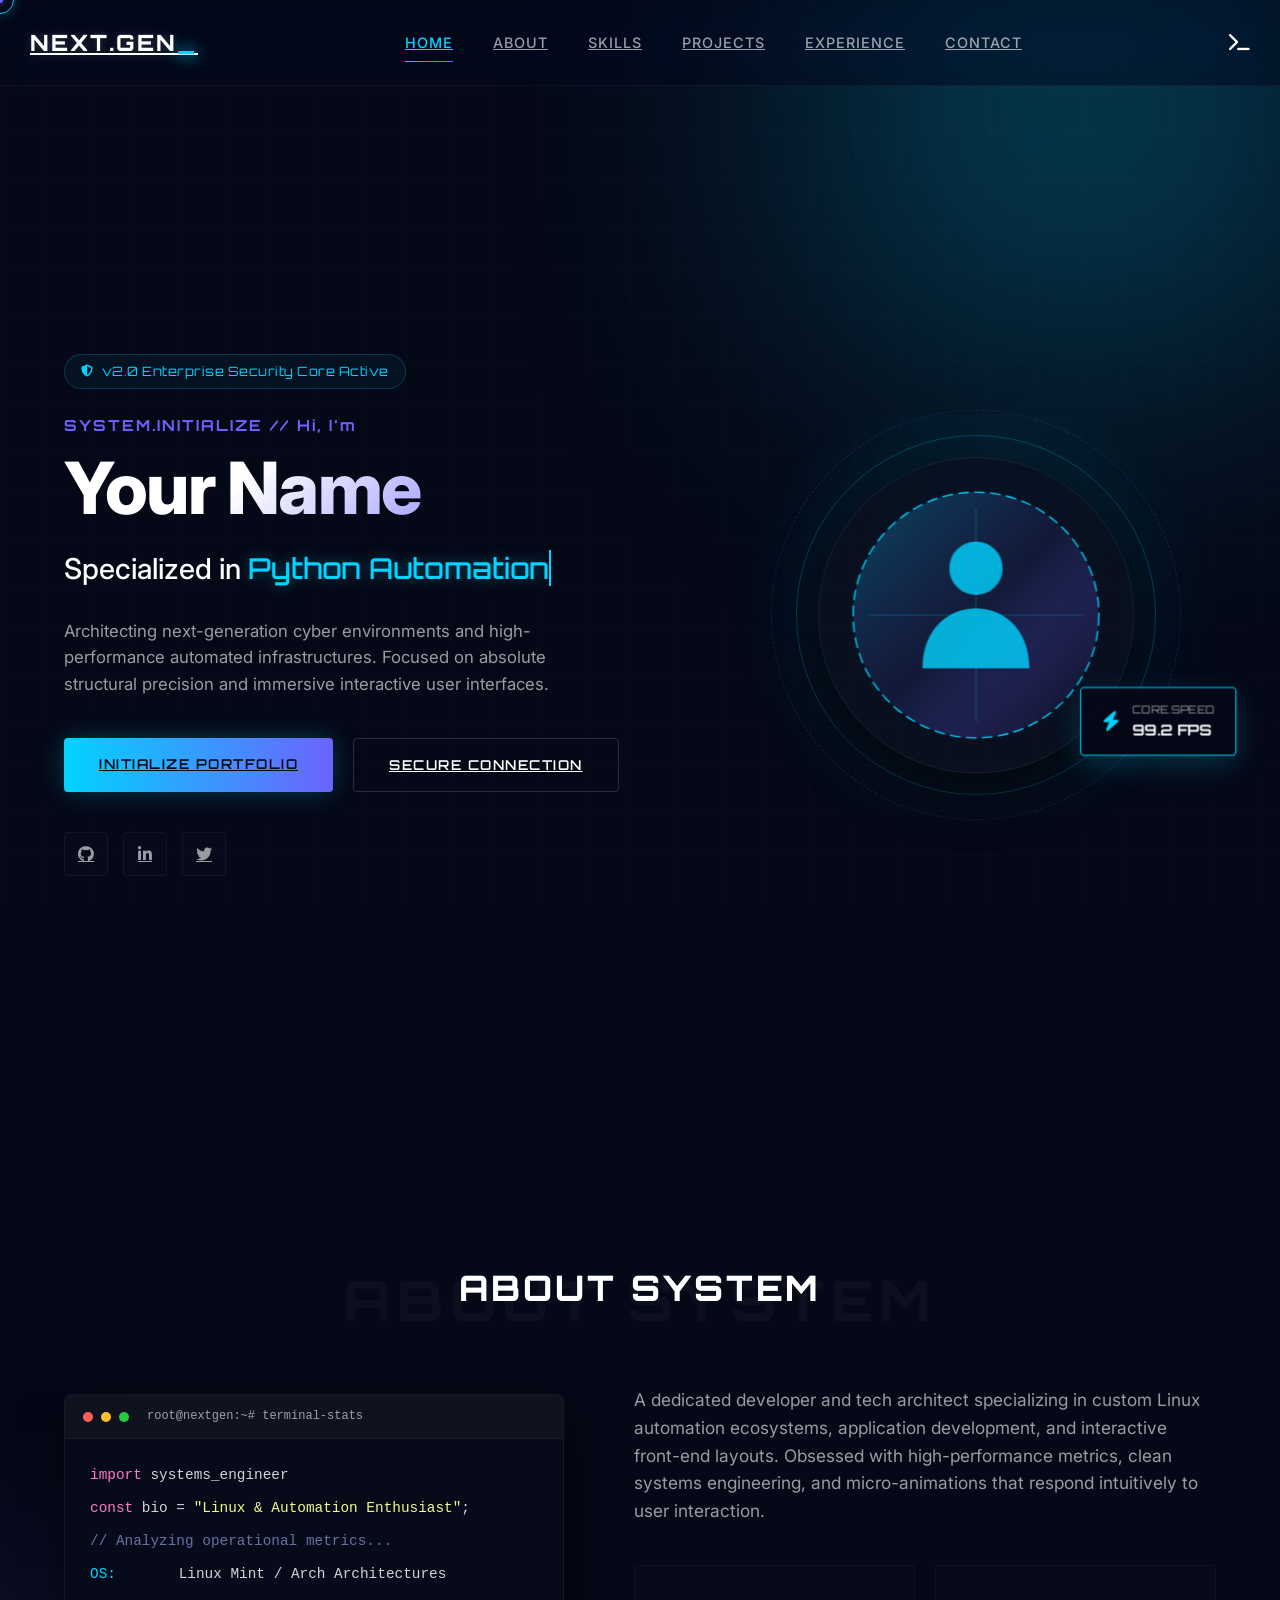
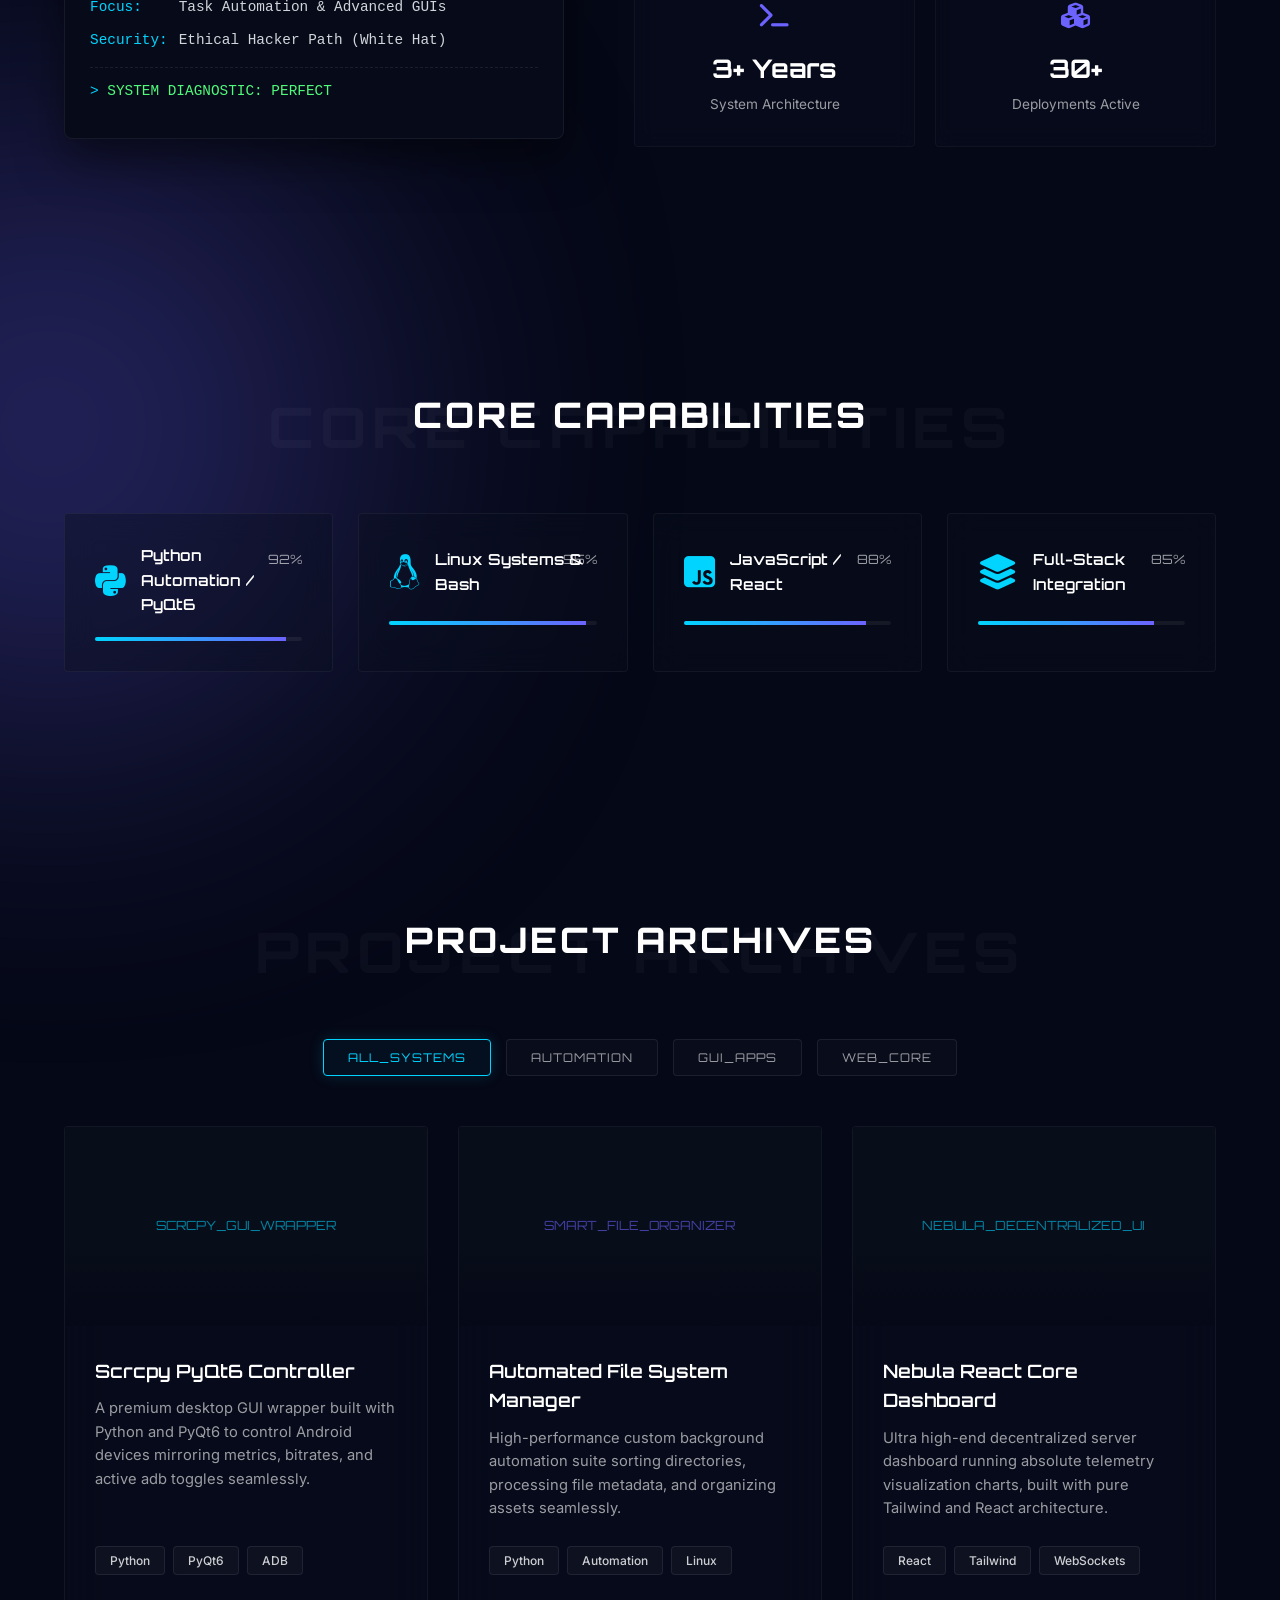
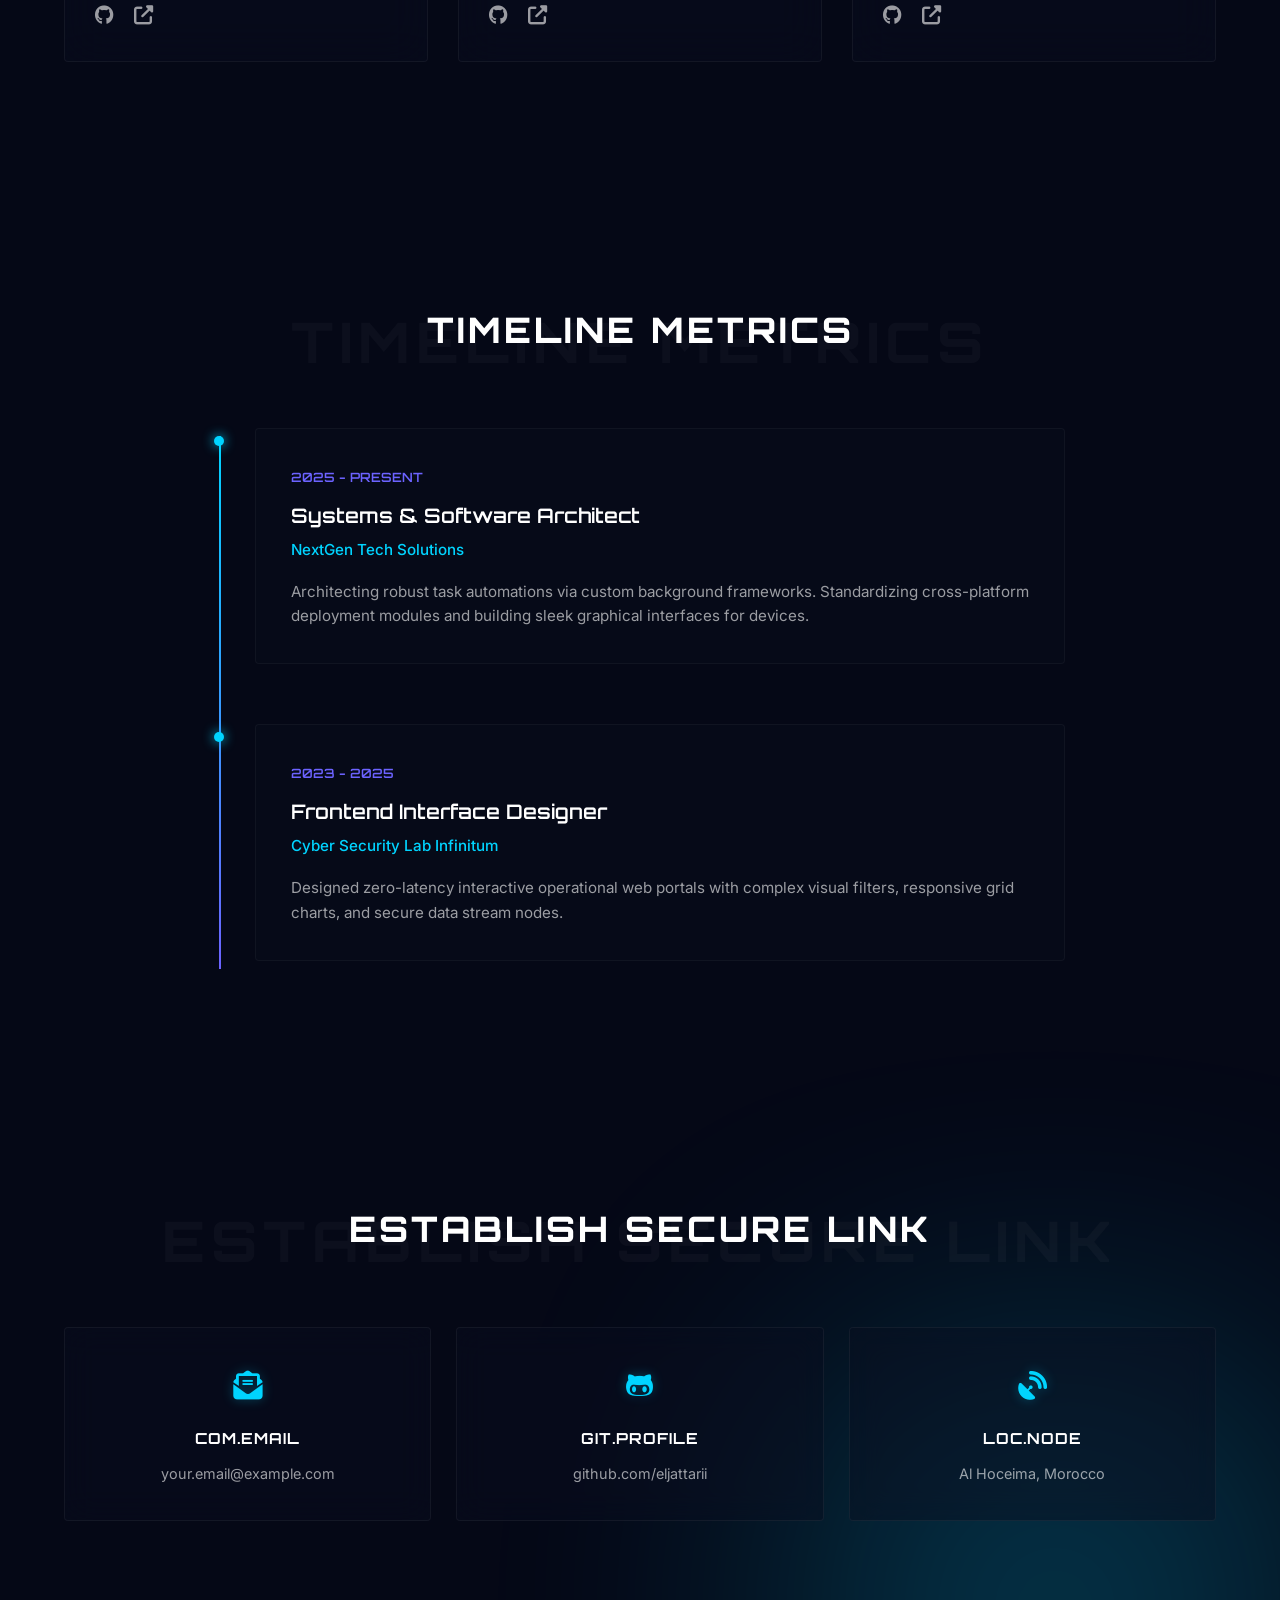
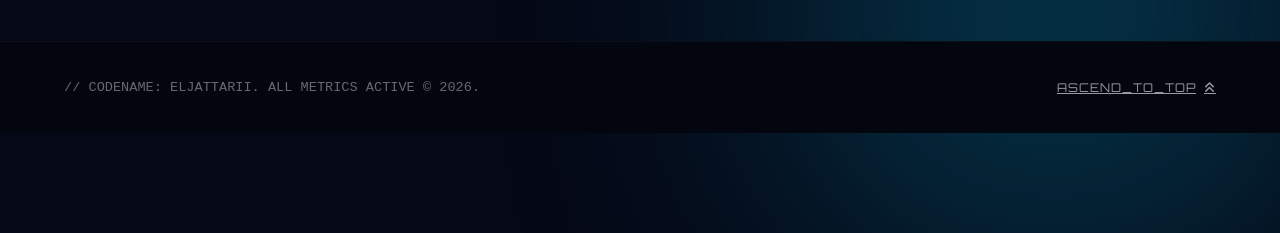
==== commit 3b92b560: "Update index.html" ====
--- a/index.html
+++ b/index.html
@@ -344,6 +344,6 @@
     </footer>
 
     <!-- Scripts -->
-    <script src="js/main.js"></script>
+    <script src="main.js"></script>
 </body>
 </html>
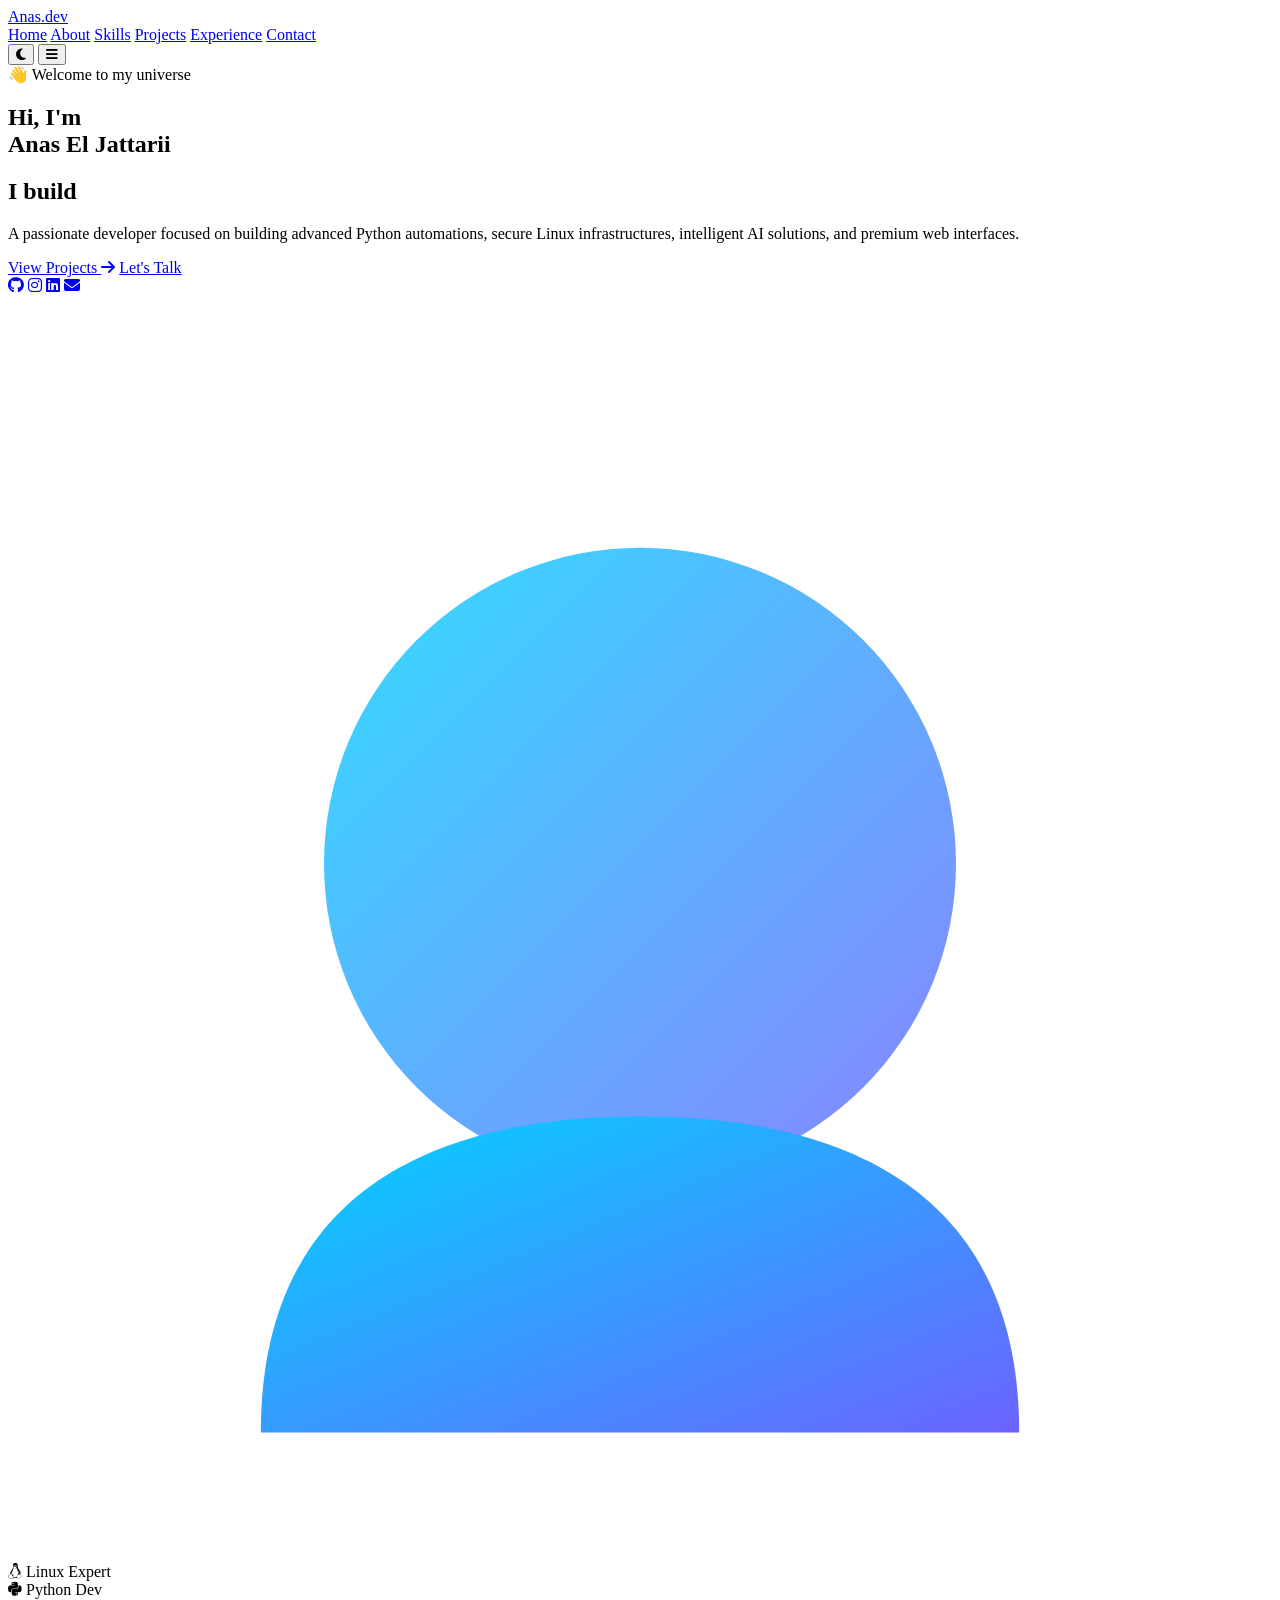
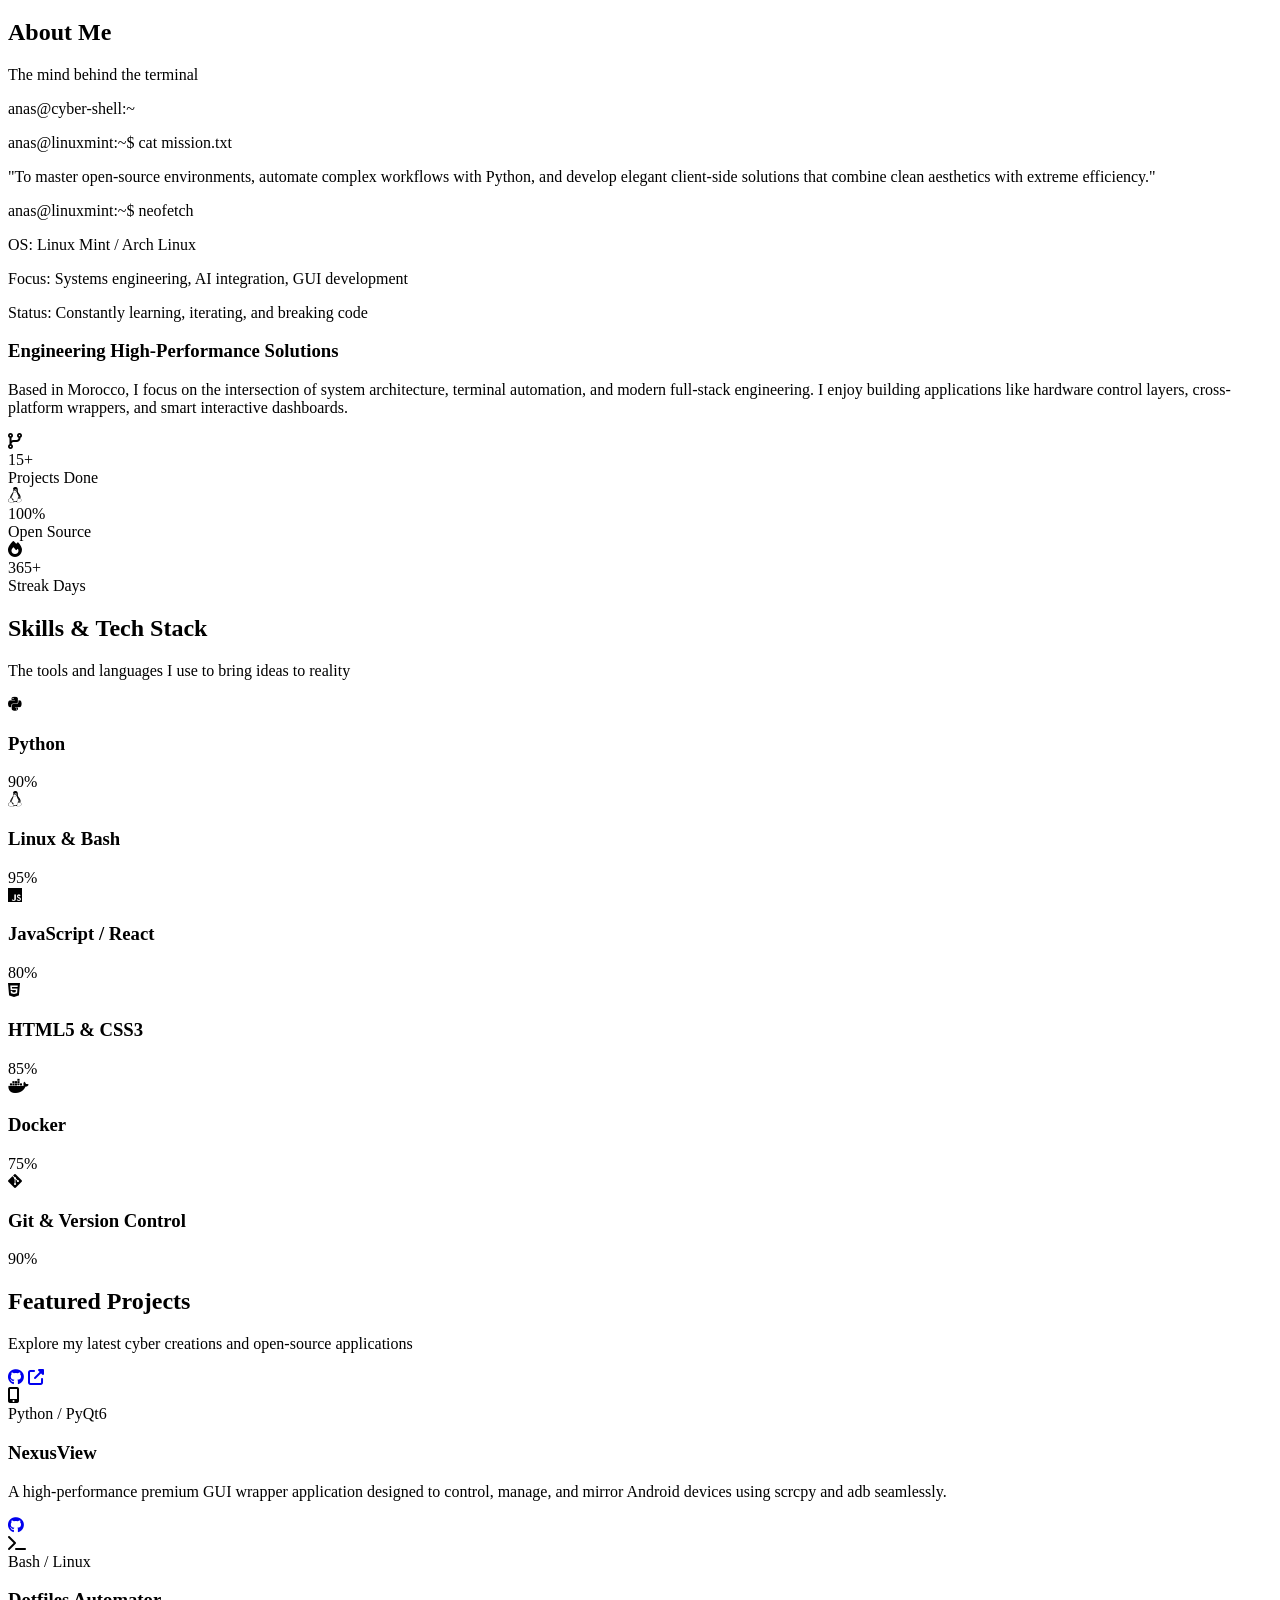
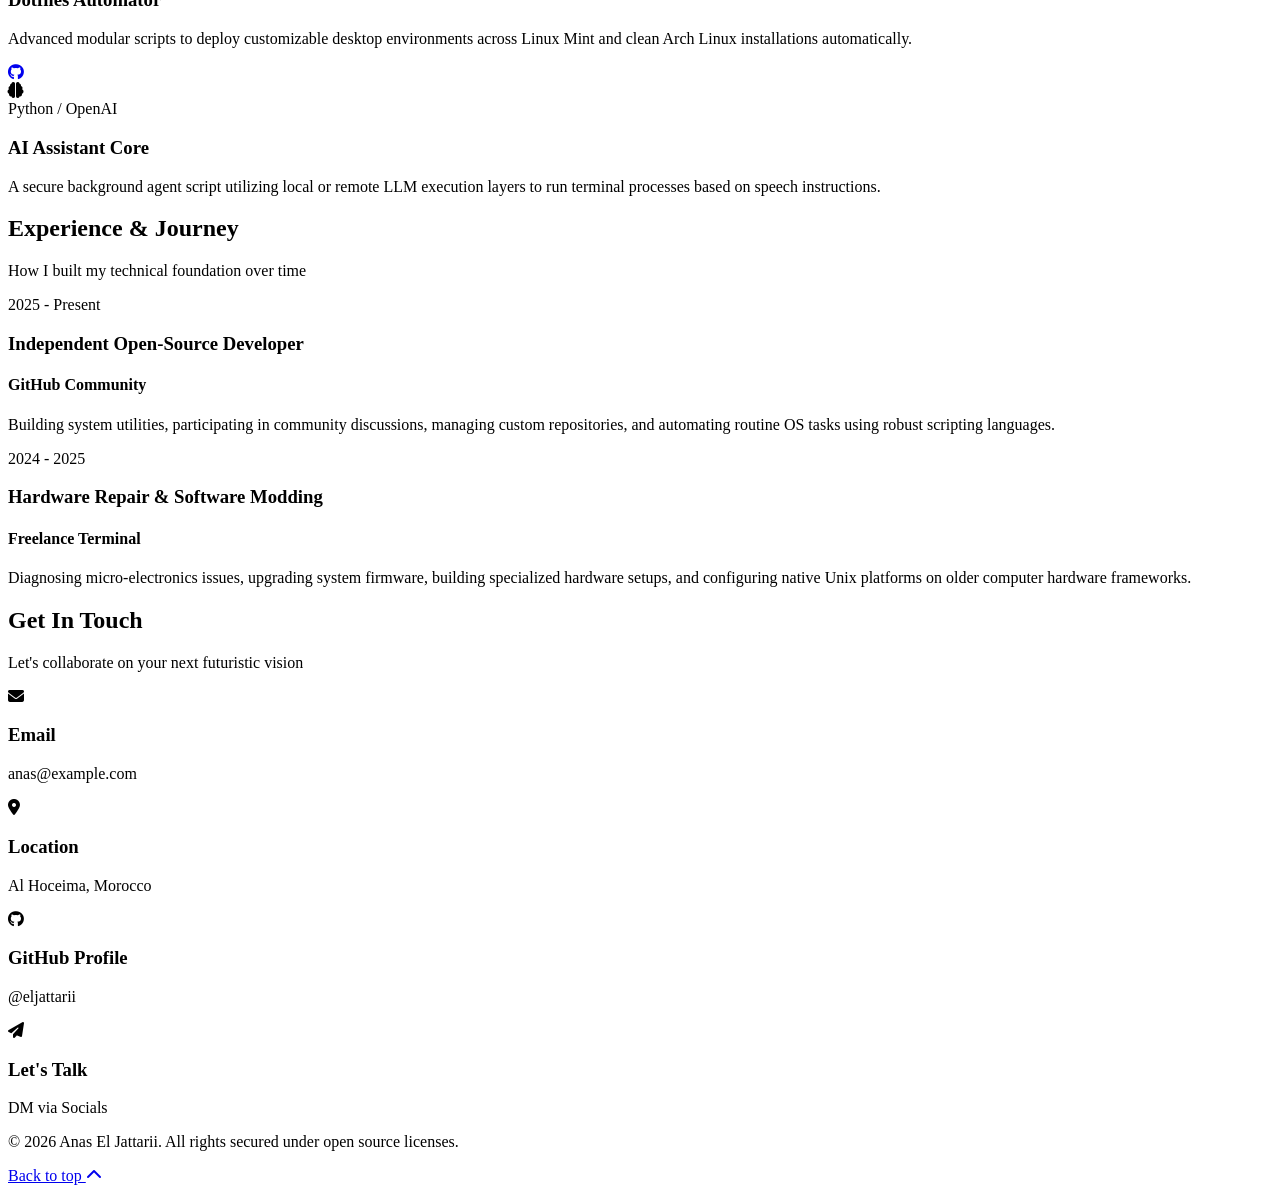
==== commit 143a9119: "Update index.html" ====
--- a/index.html
+++ b/index.html
@@ -3,30 +3,27 @@
 <head>
     <meta charset="UTF-8">
     <meta name="viewport" content="width=device-width, initial-scale=1.0">
-    <title>Enterprise Futuristic Portfolio | Premium Edition</title>
-    <!-- Fonts & Icons -->
+    <title>ANAS EL JATTARII | Futuristic Portfolio</title>
+    <!-- Google Fonts -->
     <link rel="preconnect" href="https://fonts.googleapis.com">
     <link rel="preconnect" href="https://fonts.gstatic.com" crossorigin>
-    <link href="https://fonts.googleapis.com/css2?family=Inter:wght@300;400;500;600;700;800&family=Orbitron:wght@400;600;800&display=swap" rel="stylesheet">
+    <link href="https://fonts.googleapis.com/css2?family=Inter:wght@300;400;500;600;700&family=Poppins:wght@400;600;700&display=swap" rel="stylesheet">
+    <!-- Font Awesome for Icons -->
     <link rel="stylesheet" href="https://cdnjs.cloudflare.com/ajax/libs/font-awesome/6.4.0/css/all.min.css">
-    <link rel="stylesheet" href="style.css">
+    <!-- Custom CSS -->
+    <link rel="stylesheet" href="css/style.css">
 </head>
 <body>
 
-    <!-- Custom Animated Glowing Cursor Elements -->
-    <div class="custom-cursor"></div>
-    <div class="custom-cursor-dot"></div>
-
-    <!-- Decorative Cinematic Background Grid & Lights -->
-    <div class="cyber-grid"></div>
-    <div class="bg-glow glow-1"></div>
-    <div class="bg-glow glow-2"></div>
-    <div class="bg-glow glow-3"></div>
-
-    <!-- Sticky Ultra-Glass Navbar -->
+    <!-- Background Stars & Glows -->
+    <div class="bg-glow blue-glow"></div>
+    <div class="bg-glow purple-glow"></div>
+    <div class="space-grid"></div>
+
+    <!-- Header / Navbar -->
     <header class="navbar">
         <div class="nav-container">
-            <a href="#home" class="logo">NEXT.GEN<span>_</span></a>
+            <a href="#" class="logo">Anas<span>.dev</span></a>
             <nav class="nav-menu">
                 <a href="#home" class="nav-link active">Home</a>
                 <a href="#about" class="nav-link">About</a>
@@ -36,107 +33,108 @@
                 <a href="#contact" class="nav-link">Contact</a>
             </nav>
             <div class="nav-actions">
-                <button class="terminal-trigger" aria-label="Open Core Terminal">
-                    <i class="fas fa-terminal"></i>
-                </button>
-                <button class="mobile-toggle" aria-label="Toggle Navigation Menu">
-                    <i class="fas fa-bars"></i>
-                </button>
+                <button class="theme-toggle"><i class="fas fa-moon"></i></button>
+                <button class="mobile-toggle"><i class="fas fa-bars"></i></button>
             </div>
         </div>
     </header>
 
     <!-- Hero Section -->
-    <section id="home" class="hero-section section-padding">
-        <div class="container hero-container">
+    <section id="home" class="hero-section">
+        <div class="container hero-grid">
             <div class="hero-content">
-                <div class="hero-badge"><i class="fas fa-shield-halved"></i> v2.0 Enterprise Security Core Active</div>
-                <h3 class="hero-greeting">SYSTEM.INITIALIZE // Hi, I'm</h3>
-                <h1 class="hero-name">Your Name</h1>
-                <h2 class="hero-subtitle">Specialized in <span class="typing-text"></span></h2>
-                <p class="hero-desc">
-                    Architecting next-generation cyber environments and high-performance automated infrastructures. Focused on absolute structural precision and immersive interactive user interfaces.
+                <div class="greeting-badge">👋 Welcome to my universe</div>
+                <h1 class="hero-title">Hi, I'm <br><span class="gradient-text">Anas El Jattarii</span></h1>
+                <h2 class="hero-subtitle">I build <span class="typing-text"></span></h2>
+                <p class="hero-description">
+                    A passionate developer focused on building advanced Python automations, secure Linux infrastructures, intelligent AI solutions, and premium web interfaces.
                 </p>
                 <div class="hero-buttons">
-                    <a href="#projects" class="btn btn-primary magnet-target">Initialize Portfolio</a>
-                    <a href="#contact" class="btn btn-secondary magnet-target">Secure Connection</a>
+                    <a href="#projects" class="btn btn-primary">View Projects <i class="fas fa-arrow-right"></i></a>
+                    <a href="#contact" class="btn btn-secondary">Let's Talk</a>
                 </div>
                 <div class="hero-socials">
-                    <a href="https://github.com" target="_blank" class="social-icon magnet-target"><i class="fab fa-github"></i></a>
-                    <a href="https://linkedin.com" target="_blank" class="social-icon magnet-target"><i class="fab fa-linkedin-in"></i></a>
-                    <a href="https://twitter.com" target="_blank" class="social-icon magnet-target"><i class="fab fa-twitter"></i></a>
+                    <a href="https://github.com/eljattarii" target="_blank" class="social-icon"><i class="fab fa-github"></i></a>
+                    <a href="https://instagram.com/eljattarii" target="_blank" class="social-icon"><i class="fab fa-instagram"></i></a>
+                    <a href="#" class="social-icon"><i class="fab fa-linkedin"></i></a>
+                    <a href="mailto:your@email.com" class="social-icon"><i class="fas fa-envelope"></i></a>
                 </div>
             </div>
             
-            <div class="hero-image-wrapper tilt-target">
-                <div class="radial-glow"></div>
-                <div class="circular-ring"></div>
-                <div class="circular-ring-outer"></div>
-                <div class="particles-container" id="particles"></div>
-                <div class="portrait-container">
-                    <!-- Advanced Cybernetic SVG Profile Representation -->
-                    <svg viewBox="0 0 200 200" xmlns="http://www.w3.org/2000/svg" class="portrait-placeholder">
+            <div class="hero-image-container">
+                <div class="avatar-glow-ring"></div>
+                <div class="avatar-wrapper">
+                    <!-- Placeholder graphic or SVG matching the profile look if actual image isn't hardcoded -->
+                    <svg viewBox="0 0 100 100" class="fallback-avatar">
                         <defs>
-                            <linearGradient id="cyber-grad" x1="0%" y1="0%" x2="100%" y2="100%">
-                                <stop offset="0%" style="stop-color:#00d4ff;stop-opacity:0.3" />
-                                <stop offset="50%" style="stop-color:#6c63ff;stop-opacity:0.1" />
-                                <stop offset="100%" style="stop-color:#000;stop-opacity:0.8" />
+                            <linearGradient id="avatarGrad" x1="0%" y1="0%" x2="100%" y2="100%">
+                                <stop offset="0%" stop-color="#00d4ff" />
+                                <stop offset="100%" stop-color="#6c63ff" />
                             </linearGradient>
                         </defs>
-                        <circle cx="100" cy="100" r="92" fill="url(#cyber-grad)" stroke="#00d4ff" stroke-width="1" stroke-dasharray="8 4"/>
-                        <path d="M60,140 C60,110 80,95 100,95 C120,95 140,110 140,140 Z M100,85 A20,20 0 1,0 100,45 A20,20 0 1,0 100,85 Z" fill="#00d4ff" opacity="0.8"/>
-                        <line x1="20" y1="100" x2="180" y2="100" stroke="rgba(0, 212, 255, 0.2)" stroke-width="1"/>
-                        <line x1="100" y1="20" x2="100" y2="180" stroke="rgba(0, 212, 255, 0.2)" stroke-width="1"/>
+                        <circle cx="50" cy="45" r="25" fill="url(#avatarGrad)" opacity="0.8"/>
+                        <path d="M20,90 C20,70 35,65 50,65 C65,65 80,70 80,90" fill="url(#avatarGrad)"/>
                     </svg>
                 </div>
-                <div class="floating-card metric-card">
-                    <i class="fas fa-bolt"></i>
-                    <div>
-                        <span class="block-label">CORE.SPEED</span>
-                        <span class="block-value">99.2 FPS</span>
-                    </div>
+                <!-- Floating Glass Cards -->
+                <div class="floating-card card-1">
+                    <i class="fab fa-linux text-blue"></i>
+                    <span>Linux Expert</span>
+                </div>
+                <div class="floating-card card-2">
+                    <i class="fab fa-python text-purple"></i>
+                    <span>Python Dev</span>
                 </div>
             </div>
         </div>
     </section>
 
     <!-- About Section -->
-    <section id="about" class="about-section section-padding scroll-reveal">
-        <div class="container">
-            <h2 class="section-title" data-text="ABOUT SYSTEM">ABOUT SYSTEM</h2>
-            <div class="about-container">
-                <div class="about-illustration tilt-target">
-                    <!-- Advanced Code Console Mockup -->
-                    <div class="console-box">
-                        <div class="console-header">
-                            <span class="dot red"></span><span class="dot yellow"></span><span class="dot green"></span>
-                            <span class="console-title">root@nextgen:~# terminal-stats</span>
-                        </div>
-                        <div class="console-body">
-                            <p class="c-line"><span class="c-keyword">import</span> systems_engineer</p>
-                            <p class="c-line"><span class="c-keyword">const</span> bio = <span class="c-string">"Linux & Automation Enthusiast"</span>;</p>
-                            <p class="c-line"><span class="c-comment">// Analyzing operational metrics...</span></p>
-                            <p class="c-line"><span class="c-ident">OS:</span> Linux Mint / Arch Architectures</p>
-                            <p class="c-line"><span class="c-ident">Focus:</span> Task Automation & Advanced GUIs</p>
-                            <p class="c-line"><span class="c-ident">Security:</span> Ethical Hacker Path (White Hat)</p>
-                            <p class="c-line success"><span class="c-cursor-blink">&gt;</span> SYSTEM DIAGNOSTIC: PERFECT</p>
-                        </div>
-                    </div>
-                </div>
-                <div class="about-content">
-                    <p class="about-text">
-                        A dedicated developer and tech architect specializing in custom Linux automation ecosystems, application development, and interactive front-end layouts. Obsessed with high-performance metrics, clean systems engineering, and micro-animations that respond intuitively to user interaction.
+    <section id="about" class="about-section section-padding">
+        <div class="container">
+            <div class="section-header">
+                <h2 class="section-title">About Me</h2>
+                <p class="section-subtitle">The mind behind the terminal</p>
+            </div>
+            <div class="about-grid">
+                <div class="about-visual">
+                    <div class="mock-terminal">
+                        <div class="terminal-header">
+                            <span class="dot red"></span>
+                            <span class="dot yellow"></span>
+                            <span class="dot green"></span>
+                            <span class="terminal-title">anas@cyber-shell:~</span>
+                        </div>
+                        <div class="terminal-body">
+                            <p><span class="t-purple">anas@linuxmint</span>:<span class="t-blue">~</span>$ cat mission.txt</p>
+                            <p class="t-gray">"To master open-source environments, automate complex workflows with Python, and develop elegant client-side solutions that combine clean aesthetics with extreme efficiency."</p>
+                            <p><span class="t-purple">anas@linuxmint</span>:<span class="t-blue">~</span>$ neofetch</p>
+                            <p><span class="t-blue">OS</span>: Linux Mint / Arch Linux</p>
+                            <p><span class="t-blue">Focus</span>: Systems engineering, AI integration, GUI development</p>
+                            <p><span class="t-blue">Status</span>: Constantly learning, iterating, and breaking code</p>
+                        </div>
+                    </div>
+                </div>
+                <div class="about-info">
+                    <h3>Engineering High-Performance Solutions</h3>
+                    <p>
+                        Based in Morocco, I focus on the intersection of system architecture, terminal automation, and modern full-stack engineering. I enjoy building applications like hardware control layers, cross-platform wrappers, and smart interactive dashboards.
                     </p>
-                    <div class="about-stats">
-                        <div class="stat-card tilt-target">
-                            <div class="stat-icon"><i class="fas fa-terminal"></i></div>
-                            <h3 class="stat-number">3+ Years</h3>
-                            <p class="stat-label">System Architecture</p>
-                        </div>
-                        <div class="stat-card tilt-target">
-                            <div class="stat-icon"><i class="fas fa-cubes"></i></div>
-                            <h3 class="stat-number">30+</h3>
-                            <p class="stat-label">Deployments Active</p>
+                    <div class="stats-grid">
+                        <div class="stat-card">
+                            <i class="fas fa-code-branch stat-icon"></i>
+                            <div class="stat-val">15+</div>
+                            <div class="stat-lbl">Projects Done</div>
+                        </div>
+                        <div class="stat-card">
+                            <i class="fab fa-linux stat-icon"></i>
+                            <div class="stat-val">100%</div>
+                            <div class="stat-lbl">Open Source</div>
+                        </div>
+                        <div class="stat-card">
+                            <i class="fas fa-fire stat-icon"></i>
+                            <div class="stat-val">365+</div>
+                            <div class="stat-lbl">Streak Days</div>
                         </div>
                     </div>
                 </div>
@@ -145,139 +143,126 @@
     </section>
 
     <!-- Skills Section -->
-    <section id="skills" class="skills-section section-padding scroll-reveal">
-        <div class="container">
-            <h2 class="section-title" data-text="CORE CAPABILITIES">CORE CAPABILITIES</h2>
+    <section id="skills" class="skills-section section-padding">
+        <div class="container">
+            <div class="section-header">
+                <h2 class="section-title">Skills & Tech Stack</h2>
+                <p class="section-subtitle">The tools and languages I use to bring ideas to reality</p>
+            </div>
             <div class="skills-grid">
                 <!-- Skill 1 -->
-                <div class="skill-card tilt-target">
-                    <div class="skill-header">
-                        <div class="skill-icon"><i class="fab fa-python"></i></div>
-                        <h4 class="skill-name">Python Automation / PyQt6</h4>
-                    </div>
-                    <div class="progress-container">
-                        <div class="progress-bar" data-progress="92%"></div>
-                    </div>
-                    <span class="skill-percentage">92%</span>
+                <div class="skill-card">
+                    <div class="skill-icon-wrap"><i class="fab fa-python"></i></div>
+                    <h3>Python</h3>
+                    <div class="progress-container">
+                        <div class="progress-bar" style="width: 90%"></div>
+                    </div>
+                    <span class="percentage">90%</span>
                 </div>
                 <!-- Skill 2 -->
-                <div class="skill-card tilt-target">
-                    <div class="skill-header">
-                        <div class="skill-icon"><i class="fab fa-linux"></i></div>
-                        <h4 class="skill-name">Linux Systems & Bash</h4>
-                    </div>
-                    <div class="progress-container">
-                        <div class="progress-bar" data-progress="95%"></div>
-                    </div>
-                    <span class="skill-percentage">95%</span>
+                <div class="skill-card">
+                    <div class="skill-icon-wrap"><i class="fab fa-linux"></i></div>
+                    <h3>Linux & Bash</h3>
+                    <div class="progress-container">
+                        <div class="progress-bar" style="width: 95%"></div>
+                    </div>
+                    <span class="percentage">95%</span>
                 </div>
                 <!-- Skill 3 -->
-                <div class="skill-card tilt-target">
-                    <div class="skill-header">
-                        <div class="skill-icon"><i class="fab fa-js-square"></i></div>
-                        <h4 class="skill-name">JavaScript / React</h4>
-                    </div>
-                    <div class="progress-container">
-                        <div class="progress-bar" data-progress="88%"></div>
-                    </div>
-                    <span class="skill-percentage">88%</span>
+                <div class="skill-card">
+                    <div class="skill-icon-wrap"><i class="fab fa-js"></i></div>
+                    <h3>JavaScript / React</h3>
+                    <div class="progress-container">
+                        <div class="progress-bar" style="width: 80%"></div>
+                    </div>
+                    <span class="percentage">80%</span>
                 </div>
                 <!-- Skill 4 -->
-                <div class="skill-card tilt-target">
-                    <div class="skill-header">
-                        <div class="skill-icon"><i class="fas fa-layer-group"></i></div>
-                        <h4 class="skill-name">Full-Stack Integration</h4>
-                    </div>
-                    <div class="progress-container">
-                        <div class="progress-bar" data-progress="85%"></div>
-                    </div>
-                    <span class="skill-percentage">85%</span>
+                <div class="skill-card">
+                    <div class="skill-icon-wrap"><i class="fab fa-html5"></i></div>
+                    <h3>HTML5 & CSS3</h3>
+                    <div class="progress-container">
+                        <div class="progress-bar" style="width: 85%"></div>
+                    </div>
+                    <span class="percentage">85%</span>
+                </div>
+                <!-- Skill 5 -->
+                <div class="skill-card">
+                    <div class="skill-icon-wrap"><i class="fab fa-docker"></i></div>
+                    <h3>Docker</h3>
+                    <div class="progress-container">
+                        <div class="progress-bar" style="width: 75%"></div>
+                    </div>
+                    <span class="percentage">75%</span>
+                </div>
+                <!-- Skill 6 -->
+                <div class="skill-card">
+                    <div class="skill-icon-wrap"><i class="fab fa-git-alt"></i></div>
+                    <h3>Git & Version Control</h3>
+                    <div class="progress-container">
+                        <div class="progress-bar" style="width: 90%"></div>
+                    </div>
+                    <span class="percentage">90%</span>
                 </div>
             </div>
         </div>
     </section>
 
     <!-- Projects Section -->
-    <section id="projects" class="projects-section section-padding scroll-reveal">
-        <div class="container">
-            <h2 class="section-title" data-text="PROJECT ARCHIVES">PROJECT ARCHIVES</h2>
-            
-            <!-- Dynamic Filters -->
-            <div class="filter-wrapper">
-                <button class="filter-btn active" data-filter="all">ALL_SYSTEMS</button>
-                <button class="filter-btn" data-filter="automation">AUTOMATION</button>
-                <button class="filter-btn" data-filter="gui">GUI_APPS</button>
-                <button class="filter-btn" data-filter="web">WEB_CORE</button>
-            </div>
-
+    <section id="projects" class="projects-section section-padding">
+        <div class="container">
+            <div class="section-header">
+                <h2 class="section-title">Featured Projects</h2>
+                <p class="section-subtitle">Explore my latest cyber creations and open-source applications</p>
+            </div>
             <div class="projects-grid">
                 <!-- Project 1 -->
-                <div class="project-card tilt-target" data-category="gui">
-                    <div class="project-img-wrapper">
-                        <div class="cyber-overlay"></div>
-                        <svg viewBox="0 0 400 220" xmlns="http://www.w3.org/2000/svg" class="project-svg-placeholder">
-                            <rect width="100%" height="100%" fill="#0a0f1f"/>
-                            <text x="50%" y="50%" dominant-baseline="middle" text-anchor="middle" fill="#00d4ff" font-family="'Orbitron', sans-serif" font-size="14">SCRCPY_GUI_WRAPPER</text>
-                        </svg>
+                <div class="project-card">
+                    <div class="project-img">
+                        <div class="project-overlay">
+                            <a href="https://github.com/eljattarii/NexusView" target="_blank" class="proj-link"><i class="fab fa-github"></i></a>
+                            <a href="#" class="proj-link"><i class="fas fa-external-link-alt"></i></a>
+                        </div>
+                        <div class="project-placeholder">
+                            <i class="fas fa-mobile-alt"></i>
+                        </div>
                     </div>
                     <div class="project-info">
-                        <h3 class="project-card-title">Scrcpy PyQt6 Controller</h3>
-                        <p class="project-desc">A premium desktop GUI wrapper built with Python and PyQt6 to control Android devices mirroring metrics, bitrates, and active adb toggles seamlessly.</p>
-                        <div class="project-tags">
-                            <span>Python</span>
-                            <span>PyQt6</span>
-                            <span>ADB</span>
-                        </div>
-                        <div class="project-links">
-                            <a href="#" class="magnet-target"><i class="fab fa-github"></i></a>
-                            <a href="#" class="magnet-target"><i class="fas fa-external-link-alt"></i></a>
-                        </div>
+                        <span class="project-tag">Python / PyQt6</span>
+                        <h3>NexusView</h3>
+                        <p>A high-performance premium GUI wrapper application designed to control, manage, and mirror Android devices using scrcpy and adb seamlessly.</p>
                     </div>
                 </div>
                 <!-- Project 2 -->
-                <div class="project-card tilt-target" data-category="automation">
-                    <div class="project-img-wrapper">
-                        <div class="cyber-overlay"></div>
-                        <svg viewBox="0 0 400 220" xmlns="http://www.w3.org/2000/svg" class="project-svg-placeholder">
-                            <rect width="100%" height="100%" fill="#0a0f1f"/>
-                            <text x="50%" y="50%" dominant-baseline="middle" text-anchor="middle" fill="#6c63ff" font-family="'Orbitron', sans-serif" font-size="14">SMART_FILE_ORGANIZER</text>
-                        </svg>
+                <div class="project-card">
+                    <div class="project-img">
+                        <div class="project-overlay">
+                            <a href="#" class="proj-link"><i class="fab fa-github"></i></a>
+                        </div>
+                        <div class="project-placeholder">
+                            <i class="fas fa-terminal"></i>
+                        </div>
                     </div>
                     <div class="project-info">
-                        <h3 class="project-card-title">Automated File System Manager</h3>
-                        <p class="project-desc">High-performance custom background automation suite sorting directories, processing file metadata, and organizing assets seamlessly.</p>
-                        <div class="project-tags">
-                            <span>Python</span>
-                            <span>Automation</span>
-                            <span>Linux</span>
-                        </div>
-                        <div class="project-links">
-                            <a href="#" class="magnet-target"><i class="fab fa-github"></i></a>
-                            <a href="#" class="magnet-target"><i class="fas fa-external-link-alt"></i></a>
-                        </div>
+                        <span class="project-tag">Bash / Linux</span>
+                        <h3>Dotfiles Automator</h3>
+                        <p>Advanced modular scripts to deploy customizable desktop environments across Linux Mint and clean Arch Linux installations automatically.</p>
                     </div>
                 </div>
                 <!-- Project 3 -->
-                <div class="project-card tilt-target" data-category="web">
-                    <div class="project-img-wrapper">
-                        <div class="cyber-overlay"></div>
-                        <svg viewBox="0 0 400 220" xmlns="http://www.w3.org/2000/svg" class="project-svg-placeholder">
-                            <rect width="100%" height="100%" fill="#0a0f1f"/>
-                            <text x="50%" y="50%" dominant-baseline="middle" text-anchor="middle" fill="#00d4ff" font-family="'Orbitron', sans-serif" font-size="14">NEBULA_DECENTRALIZED_UI</text>
-                        </svg>
+                <div class="project-card">
+                    <div class="project-img">
+                        <div class="project-overlay">
+                            <a href="#" class="proj-link"><i class="fab fa-github"></i></a>
+                        </div>
+                        <div class="project-placeholder">
+                            <i class="fas fa-brain"></i>
+                        </div>
                     </div>
                     <div class="project-info">
-                        <h3 class="project-card-title">Nebula React Core Dashboard</h3>
-                        <p class="project-desc">Ultra high-end decentralized server dashboard running absolute telemetry visualization charts, built with pure Tailwind and React architecture.</p>
-                        <div class="project-tags">
-                            <span>React</span>
-                            <span>Tailwind</span>
-                            <span>WebSockets</span>
-                        </div>
-                        <div class="project-links">
-                            <a href="#" class="magnet-target"><i class="fab fa-github"></i></a>
-                            <a href="#" class="magnet-target"><i class="fas fa-external-link-alt"></i></a>
-                        </div>
+                        <span class="project-tag">Python / OpenAI</span>
+                        <h3>AI Assistant Core</h3>
+                        <p>A secure background agent script utilizing local or remote LLM execution layers to run terminal processes based on speech instructions.</p>
                     </div>
                 </div>
             </div>
@@ -285,26 +270,29 @@
     </section>
 
     <!-- Experience Section -->
-    <section id="experience" class="experience-section section-padding scroll-reveal">
-        <div class="container">
-            <h2 class="section-title" data-text="TIMELINE METRICS">TIMELINE METRICS</h2>
+    <section id="experience" class="experience-section section-padding">
+        <div class="container">
+            <div class="section-header">
+                <h2 class="section-title">Experience & Journey</h2>
+                <p class="section-subtitle">How I built my technical foundation over time</p>
+            </div>
             <div class="timeline">
                 <div class="timeline-item">
                     <div class="timeline-dot"></div>
-                    <div class="timeline-content tilt-target">
-                        <span class="timeline-date">2025 - PRESENT</span>
-                        <h3 class="timeline-role">Systems & Software Architect</h3>
-                        <h4 class="timeline-company">NextGen Tech Solutions</h4>
-                        <p class="timeline-desc">Architecting robust task automations via custom background frameworks. Standardizing cross-platform deployment modules and building sleek graphical interfaces for devices.</p>
+                    <div class="timeline-content">
+                        <span class="timeline-date">2025 - Present</span>
+                        <h3>Independent Open-Source Developer</h3>
+                        <h4 class="text-blue">GitHub Community</h4>
+                        <p>Building system utilities, participating in community discussions, managing custom repositories, and automating routine OS tasks using robust scripting languages.</p>
                     </div>
                 </div>
                 <div class="timeline-item">
                     <div class="timeline-dot"></div>
-                    <div class="timeline-content tilt-target">
-                        <span class="timeline-date">2023 - 2025</span>
-                        <h3 class="timeline-role">Frontend Interface Designer</h3>
-                        <h4 class="timeline-company">Cyber Security Lab Infinitum</h4>
-                        <p class="timeline-desc">Designed zero-latency interactive operational web portals with complex visual filters, responsive grid charts, and secure data stream nodes.</p>
+                    <div class="timeline-content">
+                        <span class="timeline-date">2024 - 2025</span>
+                        <h3>Hardware Repair & Software Modding</h3>
+                        <h4 class="text-purple">Freelance Terminal</h4>
+                        <p>Diagnosing micro-electronics issues, upgrading system firmware, building specialized hardware setups, and configuring native Unix platforms on older computer hardware frameworks.</p>
                     </div>
                 </div>
             </div>
@@ -312,24 +300,32 @@
     </section>
 
     <!-- Contact Section -->
-    <section id="contact" class="contact-section section-padding scroll-reveal">
-        <div class="container">
-            <h2 class="section-title" data-text="ESTABLISH SECURE LINK">ESTABLISH SECURE LINK</h2>
+    <section id="contact" class="contact-section section-padding">
+        <div class="container">
+            <div class="section-header">
+                <h2 class="section-title">Get In Touch</h2>
+                <p class="section-subtitle">Let's collaborate on your next futuristic vision</p>
+            </div>
             <div class="contact-grid">
-                <div class="contact-card tilt-target">
-                    <div class="contact-icon"><i class="fas fa-envelope-open-text"></i></div>
-                    <h3>COM.EMAIL</h3>
-                    <p>your.email@example.com</p>
-                </div>
-                <div class="contact-card tilt-target">
-                    <div class="contact-icon"><i class="fab fa-github-alt"></i></div>
-                    <h3>GIT.PROFILE</h3>
-                    <p>github.com/eljattarii</p>
-                </div>
-                <div class="contact-card tilt-target">
-                    <div class="contact-icon"><i class="fas fa-satellite-dish"></i></div>
-                    <h3>LOC.NODE</h3>
+                <div class="contact-card">
+                    <i class="fas fa-envelope contact-icon"></i>
+                    <h3>Email</h3>
+                    <p>anas@example.com</p>
+                </div>
+                <div class="contact-card">
+                    <i class="fas fa-map-marker-alt contact-icon"></i>
+                    <h3>Location</h3>
                     <p>Al Hoceima, Morocco</p>
+                </div>
+                <div class="contact-card">
+                    <i class="fab fa-github contact-icon"></i>
+                    <h3>GitHub Profile</h3>
+                    <p>@eljattarii</p>
+                </div>
+                <div class="contact-card">
+                    <i class="fas fa-paper-plane contact-icon"></i>
+                    <h3>Let's Talk</h3>
+                    <p>DM via Socials</p>
                 </div>
             </div>
         </div>
@@ -337,13 +333,13 @@
 
     <!-- Footer -->
     <footer class="footer">
-        <div class="container footer-container">
-            <p class="copyright">// CODENAME: ELJATTARII. ALL METRICS ACTIVE &copy; 2026.</p>
-            <a href="#home" class="back-to-top magnet-target">ASCEND_TO_TOP <i class="fas fa-angle-double-up"></i></a>
+        <div class="container footer-content">
+            <p>&copy; 2026 Anas El Jattarii. All rights secured under open source licenses.</p>
+            <a href="#" class="back-to-top">Back to top <i class="fas fa-chevron-up"></i></a>
         </div>
     </footer>
 
-    <!-- Scripts -->
-    <script src="main.js"></script>
+    <!-- Custom JS -->
+    <script src="js/script.js"></script>
 </body>
 </html>
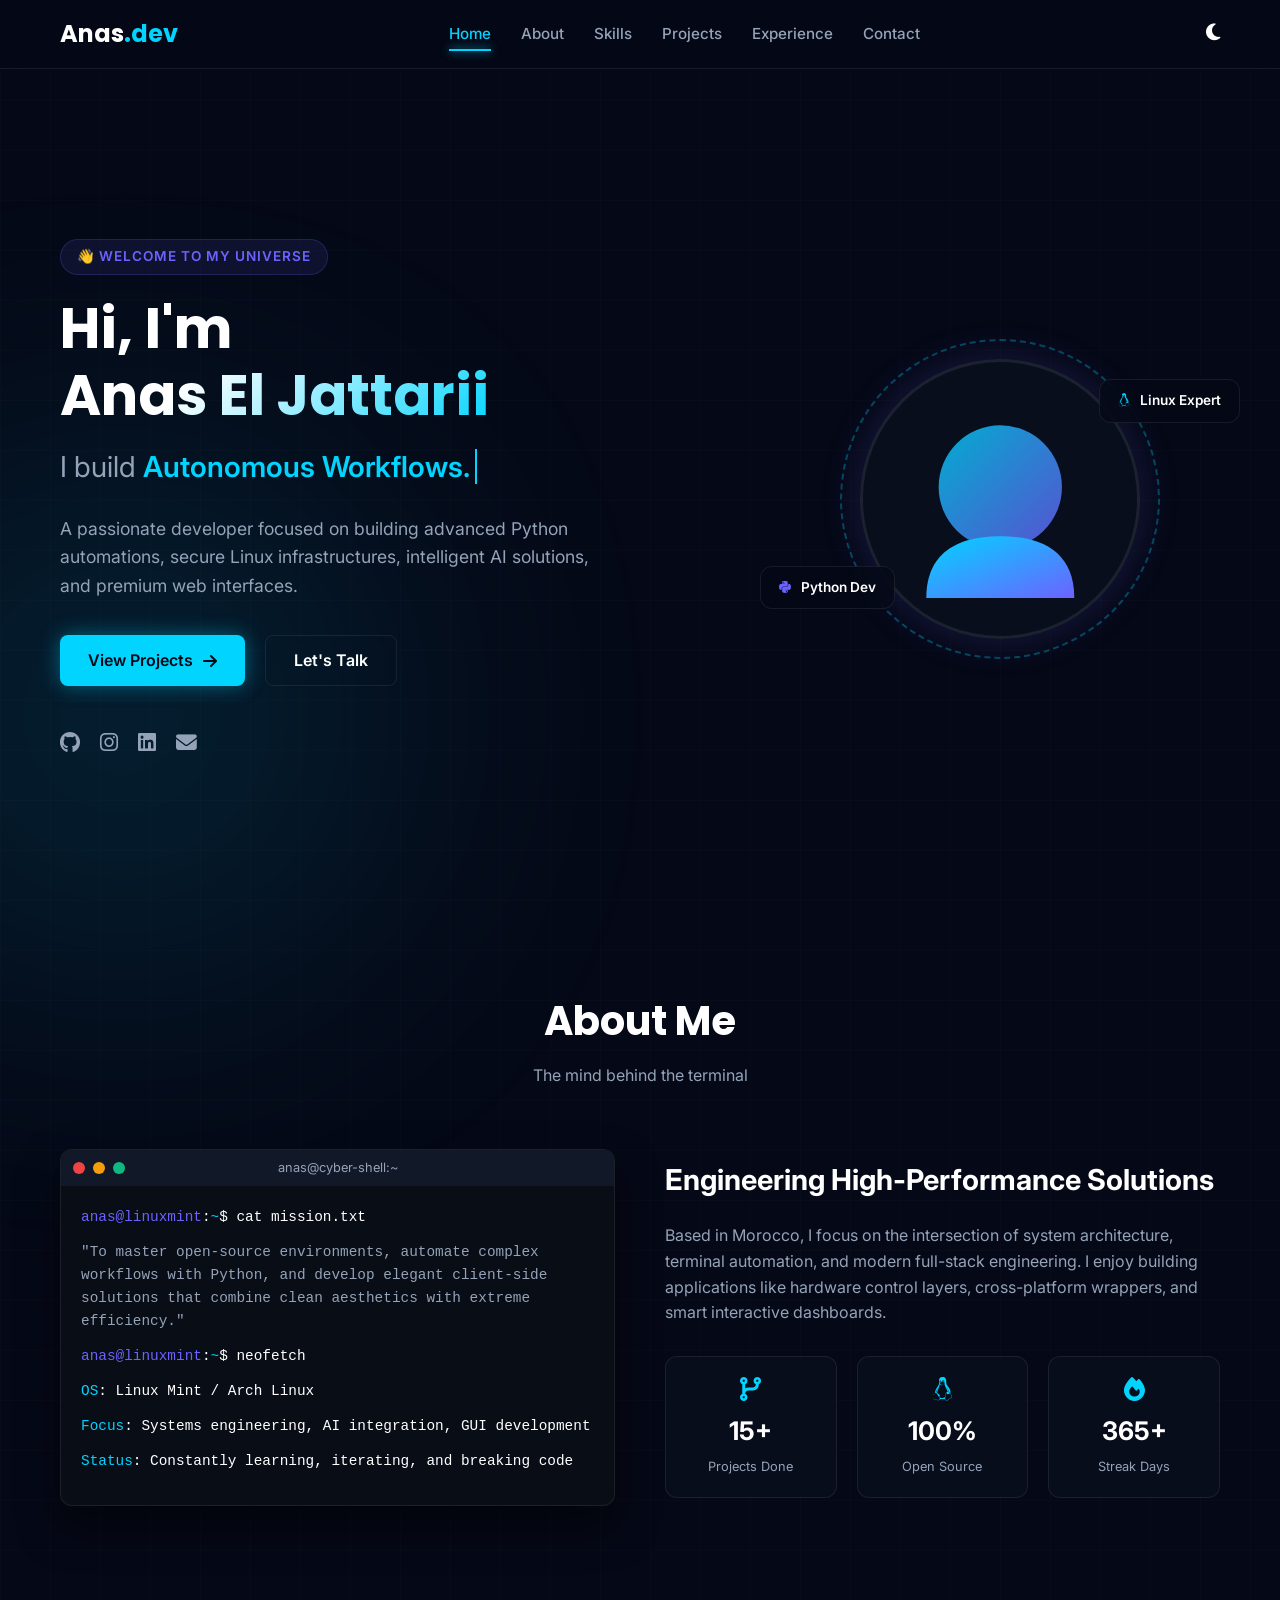
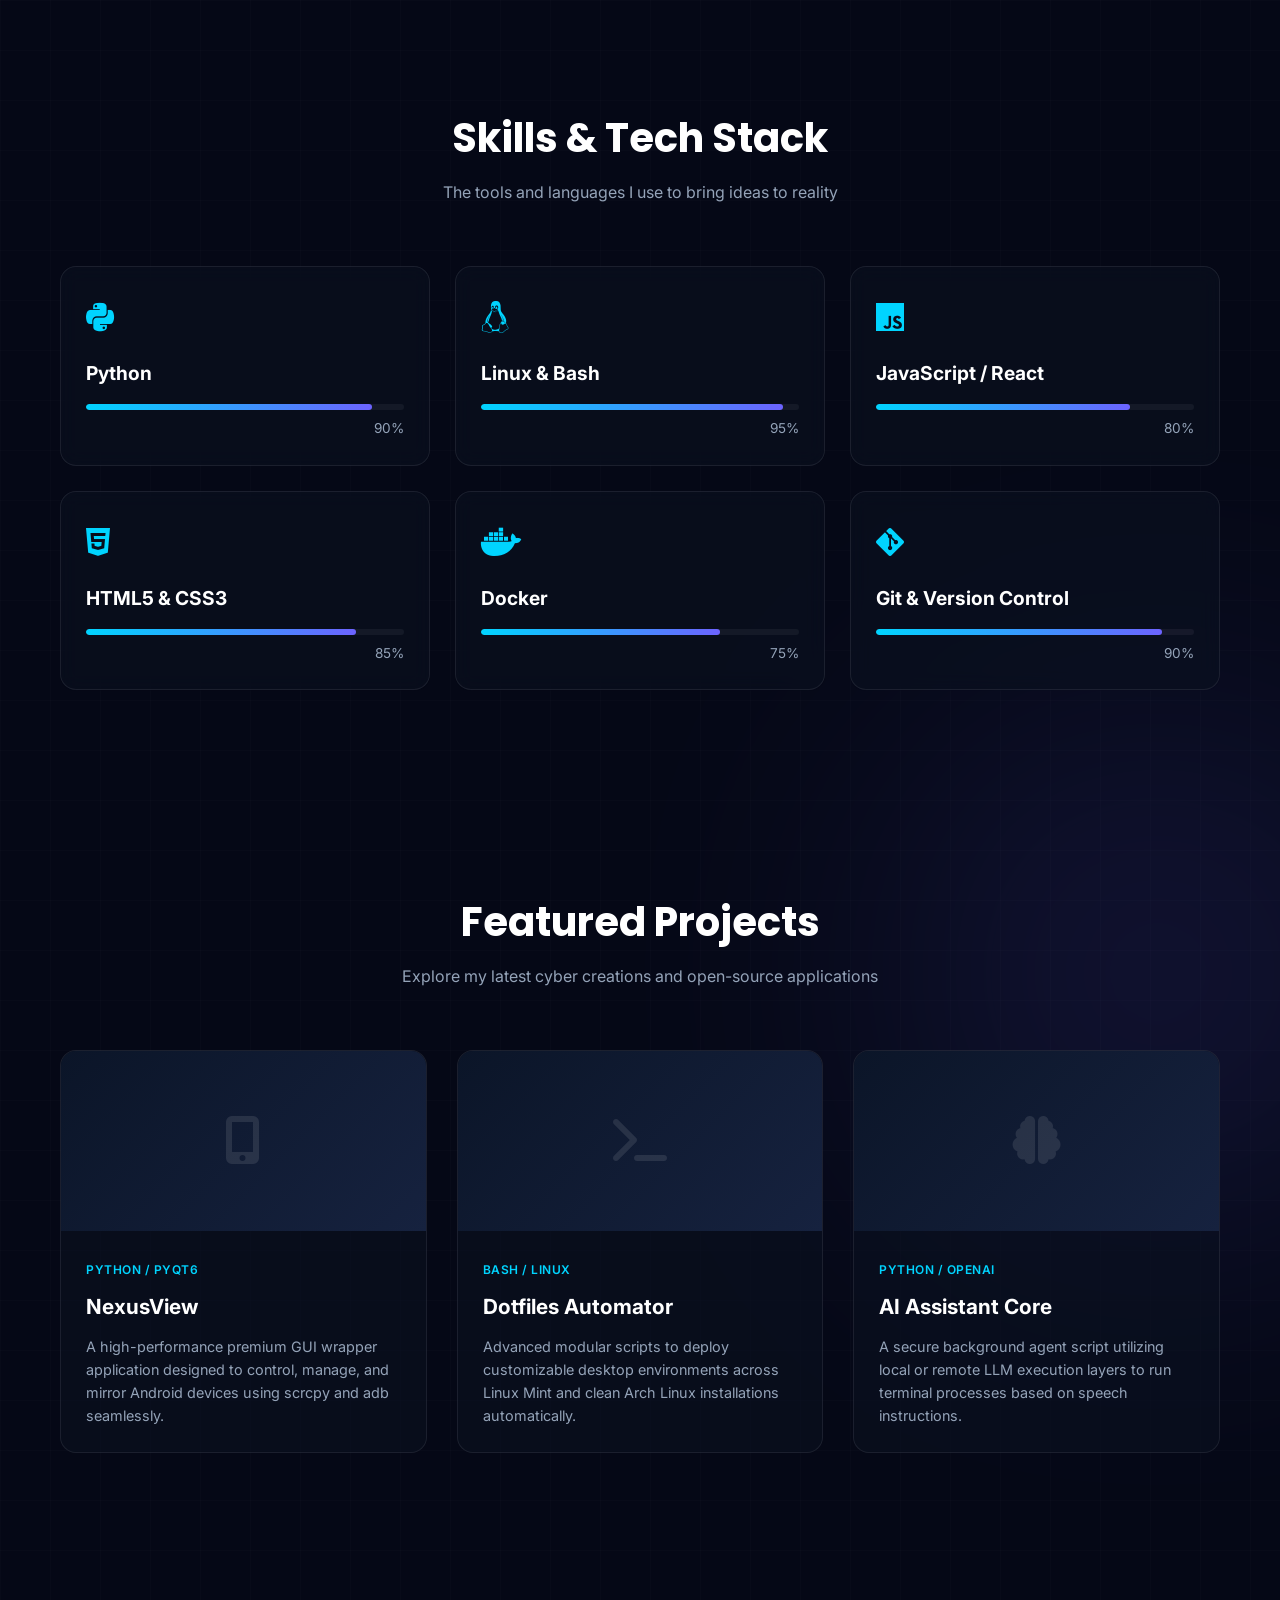
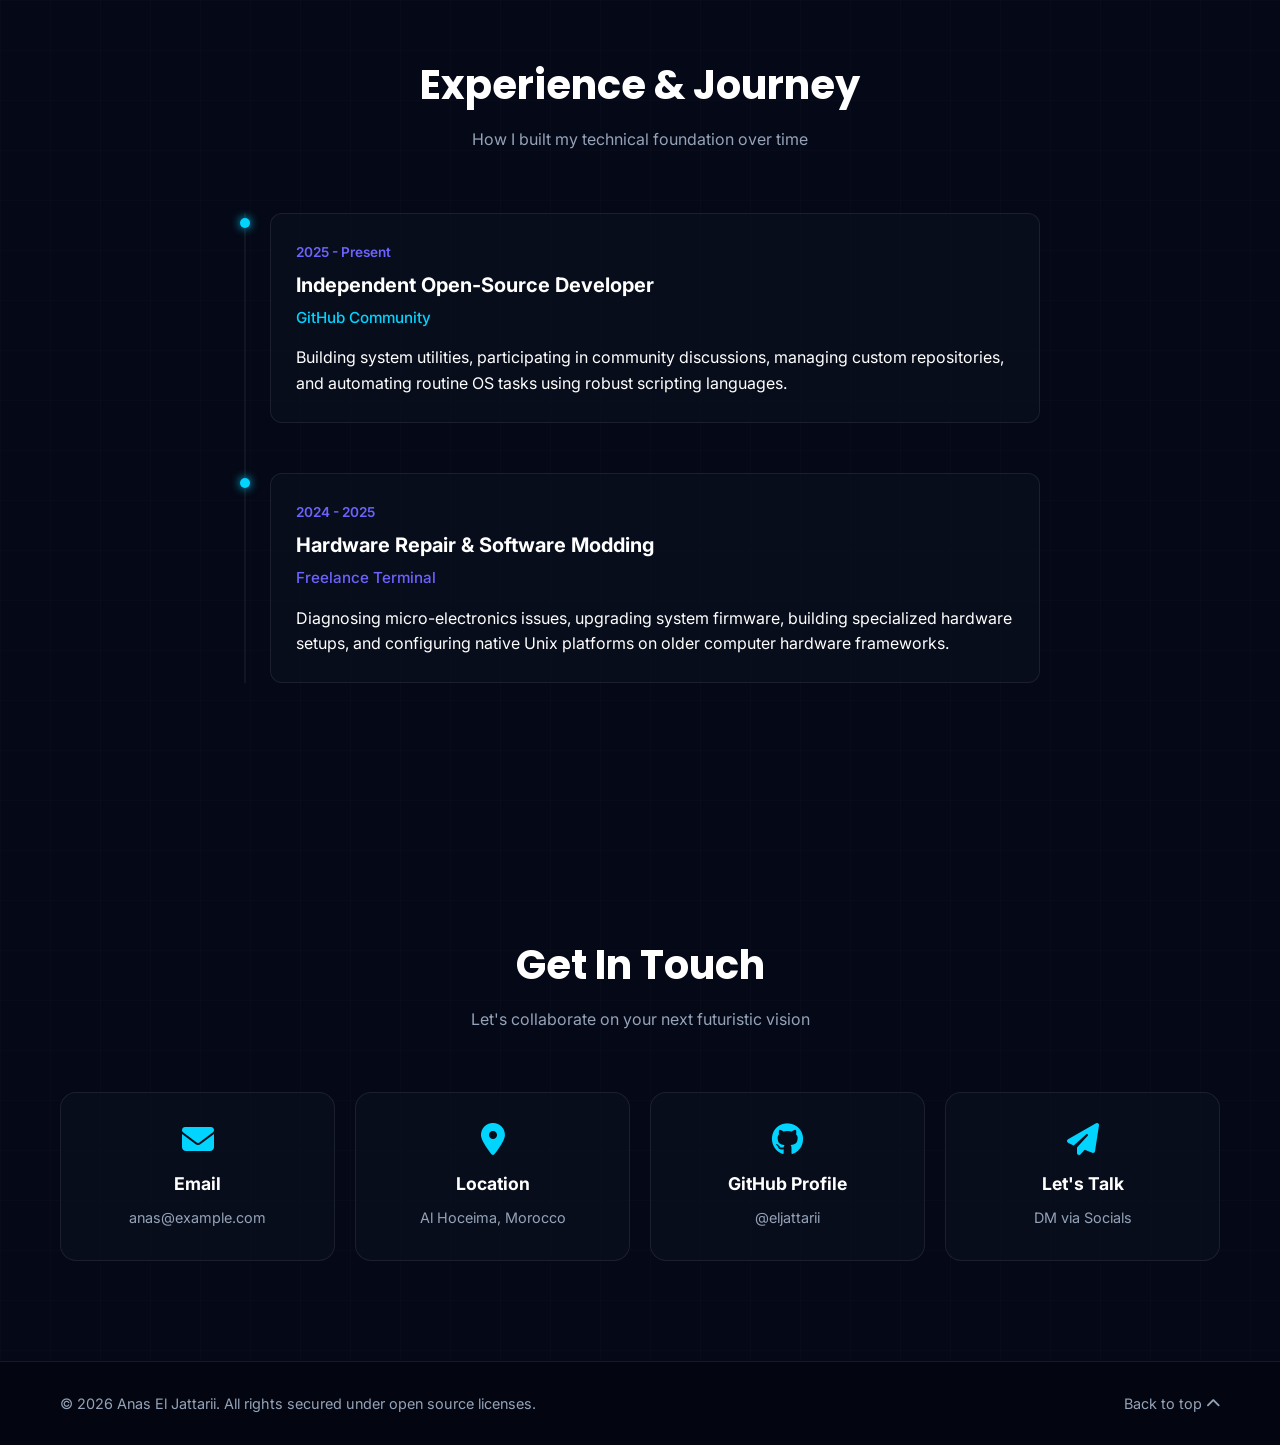
==== commit 75655a32: "Update index.html" ====
--- a/index.html
+++ b/index.html
@@ -11,7 +11,7 @@
     <!-- Font Awesome for Icons -->
     <link rel="stylesheet" href="https://cdnjs.cloudflare.com/ajax/libs/font-awesome/6.4.0/css/all.min.css">
     <!-- Custom CSS -->
-    <link rel="stylesheet" href="css/style.css">
+    <link rel="stylesheet" href="style.css">
 </head>
 <body>
 
@@ -340,6 +340,6 @@
     </footer>
 
     <!-- Custom JS -->
-    <script src="js/script.js"></script>
+    <script src="main.js"></script>
 </body>
 </html>
--- a/style.css
+++ b/style.css
@@ -0,0 +1,806 @@
+/* CSS Reset & Variables */
+* {
+    margin: 0;
+    padding: 0;
+    box-sizing: border-box;
+    scroll-behavior: smooth;
+}
+
+:root {
+    --bg-dark: #050816;
+    --bg-card: rgba(11, 17, 32, 0.6);
+    --border-glass: rgba(255, 255, 255, 0.08);
+    --text-primary: #ffffff;
+    --text-secondary: #94a3b8;
+    --neon-blue: #00d4ff;
+    --neon-purple: #6c63ff;
+    --accent-gold: #d4af37;
+    --font-main: 'Inter', sans-serif;
+    --font-heading: 'Poppins', sans-serif;
+}
+
+body {
+    background-color: var(--bg-dark);
+    color: var(--text-primary);
+    font-family: var(--font-main);
+    overflow-x: hidden;
+    position: relative;
+    line-height: 1.6;
+}
+
+.container {
+    width: 100%;
+    max-width: 1200px;
+    margin: 0 auto;
+    padding: 0 20px;
+}
+
+/* Background Effects */
+.bg-glow {
+    position: absolute;
+    width: 500px;
+    height: 500px;
+    border-radius: 50%;
+    filter: blur(140px);
+    opacity: 0.15;
+    z-index: -1;
+    pointer-events: none;
+}
+
+.blue-glow {
+    top: 10%;
+    left: -10%;
+    background: var(--neon-blue);
+}
+
+.purple-glow {
+    top: 50%;
+    right: -10%;
+    background: var(--neon-purple);
+}
+
+.space-grid {
+    position: absolute;
+    top: 0;
+    left: 0;
+    width: 100%;
+    height: 100%;
+    background-image: linear-gradient(rgba(255,255,255,0.01) 1px, transparent 1px),
+                      linear-gradient(90deg, rgba(255,255,255,0.01) 1px, transparent 1px);
+    background-size: 50px 50px;
+    z-index: -2;
+    pointer-events: none;
+}
+
+/* Glassmorphism Common Style */
+.glass-card {
+    background: var(--bg-card);
+    backdrop-filter: blur(12px);
+    -webkit-backdrop-filter: blur(12px);
+    border: 1px solid var(--border-glass);
+    border-radius: 16px;
+}
+
+/* Navbar Style */
+.navbar {
+    position: sticky;
+    top: 0;
+    width: 100%;
+    z-index: 1000;
+    background: rgba(5, 8, 22, 0.7);
+    backdrop-filter: blur(12px);
+    border-bottom: 1px solid var(--border-glass);
+    padding: 15px 0;
+    transition: all 0.3s ease;
+}
+
+.nav-container {
+    display: flex;
+    justify-content: space-between;
+    align-items: center;
+    max-width: 1200px;
+    margin: 0 auto;
+    padding: 0 20px;
+}
+
+.logo {
+    font-family: var(--font-heading);
+    font-size: 1.5rem;
+    font-weight: 700;
+    color: var(--text-primary);
+    text-decoration: none;
+}
+
+.logo span {
+    color: var(--neon-blue);
+}
+
+.nav-menu {
+    display: flex;
+    gap: 30px;
+}
+
+.nav-link {
+    color: var(--text-secondary);
+    text-decoration: none;
+    font-size: 0.95rem;
+    font-weight: 500;
+    transition: all 0.3s ease;
+    position: relative;
+    padding: 5px 0;
+}
+
+.nav-link:hover, .nav-link.active {
+    color: var(--neon-blue);
+}
+
+.nav-link::after {
+    content: '';
+    position: absolute;
+    bottom: 0;
+    left: 0;
+    width: 0;
+    height: 2px;
+    background: var(--neon-blue);
+    transition: width 0.3s ease;
+    box-shadow: 0 0 10px var(--neon-blue);
+}
+
+.nav-link:hover::after, .nav-link.active::after {
+    width: 100%;
+}
+
+.nav-actions button {
+    background: none;
+    border: none;
+    color: var(--text-primary);
+    font-size: 1.2rem;
+    cursor: pointer;
+    margin-left: 15px;
+    transition: color 0.3s;
+}
+
+.nav-actions button:hover {
+    color: var(--neon-purple);
+}
+
+.mobile-toggle {
+    display: none;
+}
+
+/* Hero Section */
+.hero-section {
+    padding: 100px 0 60px;
+    min-height: calc(100vh - 80px);
+    display: flex;
+    align-items: center;
+}
+
+.hero-grid {
+    display: grid;
+    grid-template-columns: 1.2fr 0.8fr;
+    gap: 60px;
+    align-items: center;
+}
+
+.greeting-badge {
+    display: inline-block;
+    background: rgba(108, 99, 255, 0.1);
+    border: 1px solid rgba(108, 99, 255, 0.2);
+    color: var(--neon-purple);
+    padding: 6px 16px;
+    border-radius: 30px;
+    font-size: 0.85rem;
+    font-weight: 600;
+    margin-bottom: 20px;
+    text-transform: uppercase;
+    letter-spacing: 1px;
+}
+
+.hero-title {
+    font-family: var(--font-heading);
+    font-size: 3.5rem;
+    line-height: 1.2;
+    margin-bottom: 15px;
+}
+
+.gradient-text {
+    background: linear-gradient(135deg, var(--text-primary) 30%, var(--neon-blue) 100%);
+    -webkit-background-clip: text;
+    -webkit-text-fill-color: transparent;
+}
+
+.hero-subtitle {
+    font-size: 1.8rem;
+    color: var(--text-secondary);
+    margin-bottom: 25px;
+    font-weight: 400;
+}
+
+.typing-text {
+    color: var(--neon-blue);
+    font-weight: 600;
+    border-right: 2px solid var(--neon-blue);
+    padding-right: 5px;
+    animation: blink 0.7s infinite;
+}
+
+.hero-description {
+    color: var(--text-secondary);
+    font-size: 1.1rem;
+    margin-bottom: 35px;
+    max-width: 550px;
+}
+
+.hero-buttons {
+    display: flex;
+    gap: 20px;
+    margin-bottom: 40px;
+}
+
+.btn {
+    padding: 12px 28px;
+    border-radius: 8px;
+    font-weight: 600;
+    text-decoration: none;
+    transition: all 0.3s ease;
+    display: inline-flex;
+    align-items: center;
+    gap: 10px;
+}
+
+.btn-primary {
+    background: var(--neon-blue);
+    color: var(--bg-dark);
+    box-shadow: 0 0 20px rgba(0, 212, 255, 0.4);
+}
+
+.btn-primary:hover {
+    background: #00b9df;
+    transform: translateY(-2px);
+    box-shadow: 0 0 30px rgba(0, 212, 255, 0.6);
+}
+
+.btn-secondary {
+    background: transparent;
+    color: var(--text-primary);
+    border: 1px solid var(--border-glass);
+    backdrop-filter: blur(5px);
+}
+
+.btn-secondary:hover {
+    background: rgba(255, 255, 255, 0.05);
+    border-color: var(--neon-purple);
+    transform: translateY(-2px);
+}
+
+.hero-socials {
+    display: flex;
+    gap: 20px;
+}
+
+.social-icon {
+    color: var(--text-secondary);
+    font-size: 1.3rem;
+    transition: all 0.3s ease;
+}
+
+.social-icon:hover {
+    color: var(--neon-blue);
+    transform: scale(1.15);
+}
+
+/* Hero Image & Ring Layout */
+.hero-image-container {
+    position: relative;
+    display: flex;
+    justify-content: center;
+    align-items: center;
+}
+
+.avatar-glow-ring {
+    position: absolute;
+    width: 320px;
+    height: 320px;
+    border-radius: 50%;
+    border: 2px dashed rgba(0, 212, 255, 0.3);
+    animation: spin 40s linear infinite;
+}
+
+.avatar-wrapper {
+    width: 280px;
+    height: 280px;
+    border-radius: 50%;
+    background: rgba(11, 17, 32, 0.8);
+    border: 3px solid var(--border-glass);
+    overflow: hidden;
+    box-shadow: 0 0 40px rgba(108, 99, 255, 0.2);
+    display: flex;
+    justify-content: center;
+    align-items: center;
+}
+
+.fallback-avatar {
+    width: 90%;
+    height: 90%;
+}
+
+.floating-card {
+    position: absolute;
+    background: rgba(5, 8, 22, 0.75);
+    backdrop-filter: blur(10px);
+    border: 1px solid var(--border-glass);
+    padding: 10px 18px;
+    border-radius: 12px;
+    display: flex;
+    align-items: center;
+    gap: 10px;
+    font-weight: 600;
+    font-size: 0.85rem;
+    animation: float 4s ease-in-out infinite;
+}
+
+.card-1 {
+    top: 20px;
+    right: -20px;
+    animation-delay: 0s;
+}
+
+.card-2 {
+    bottom: 30px;
+    left: -20px;
+    animation-delay: 2s;
+}
+
+.text-blue { color: var(--neon-blue); }
+.text-purple { color: var(--neon-purple); }
+
+/* Common Section Header */
+.section-padding {
+    padding: 100px 0;
+}
+
+.section-header {
+    text-align: center;
+    margin-bottom: 60px;
+}
+
+.section-title {
+    font-family: var(--font-heading);
+    font-size: 2.5rem;
+    margin-bottom: 10px;
+    position: relative;
+    display: inline-block;
+}
+
+.section-subtitle {
+    color: var(--text-secondary);
+    font-size: 1rem;
+}
+
+/* About Section & Mock Terminal */
+.about-grid {
+    display: grid;
+    grid-template-columns: 1fr 1fr;
+    gap: 50px;
+    align-items: center;
+}
+
+.mock-terminal {
+    background: #090d16;
+    border: 1px solid var(--border-glass);
+    border-radius: 12px;
+    box-shadow: 0 20px 40px rgba(0,0,0,0.5);
+    overflow: hidden;
+}
+
+.terminal-header {
+    background: #111827;
+    padding: 12px;
+    display: flex;
+    align-items: center;
+    position: relative;
+}
+
+.dot {
+    width: 12px;
+    height: 12px;
+    border-radius: 50%;
+    margin-right: 8px;
+    display: inline-block;
+}
+
+.red { background: #ef4444; }
+.yellow { background: #f59e0b; }
+.green { background: #10b981; }
+
+.terminal-title {
+    font-size: 0.8rem;
+    color: var(--text-secondary);
+    position: absolute;
+    width: 100%;
+    text-align: center;
+    left: 0;
+    pointer-events: none;
+}
+
+.terminal-body {
+    padding: 20px;
+    font-family: monospace;
+    font-size: 0.9rem;
+}
+
+.terminal-body p {
+    margin-bottom: 12px;
+}
+
+.t-purple { color: var(--neon-purple); }
+.t-blue { color: var(--neon-blue); }
+.t-gray { color: var(--text-secondary); }
+
+.about-info h3 {
+    font-size: 1.8rem;
+    margin-bottom: 20px;
+}
+
+.about-info p {
+    color: var(--text-secondary);
+    margin-bottom: 30px;
+}
+
+.stats-grid {
+    display: grid;
+    grid-template-columns: repeat(3, 1fr);
+    gap: 20px;
+}
+
+.stat-card {
+    background: var(--bg-card);
+    border: 1px solid var(--border-glass);
+    padding: 20px;
+    border-radius: 12px;
+    text-align: center;
+    transition: border-color 0.3s;
+}
+
+.stat-card:hover {
+    border-color: var(--neon-blue);
+}
+
+.stat-icon {
+    font-size: 1.5rem;
+    color: var(--neon-blue);
+    margin-bottom: 10px;
+}
+
+.stat-val {
+    font-size: 1.6rem;
+    font-weight: 700;
+    margin-bottom: 5px;
+}
+
+.stat-lbl {
+    font-size: 0.8rem;
+    color: var(--text-secondary);
+}
+
+/* Skills Section Layout */
+.skills-grid {
+    display: grid;
+    grid-template-columns: repeat(3, 1fr);
+    gap: 25px;
+}
+
+.skill-card {
+    background: var(--bg-card);
+    backdrop-filter: blur(10px);
+    border: 1px solid var(--border-glass);
+    border-radius: 16px;
+    padding: 25px;
+    position: relative;
+    transition: all 0.3s ease;
+}
+
+.skill-card:hover {
+    transform: translateY(-5px);
+    border-color: var(--neon-purple);
+    box-shadow: 0 10px 25px rgba(108, 99, 255, 0.15);
+}
+
+.skill-icon-wrap {
+    font-size: 2rem;
+    color: var(--neon-blue);
+    margin-bottom: 15px;
+}
+
+.skill-card h3 {
+    font-size: 1.2rem;
+    margin-bottom: 15px;
+}
+
+.progress-container {
+    width: 100%;
+    height: 6px;
+    background: rgba(255,255,255,0.05);
+    border-radius: 10px;
+    margin-bottom: 8px;
+    overflow: hidden;
+}
+
+.progress-bar {
+    height: 100%;
+    background: linear-gradient(90deg, var(--neon-blue), var(--neon-purple));
+    border-radius: 10px;
+}
+
+.percentage {
+    font-size: 0.85rem;
+    color: var(--text-secondary);
+    float: right;
+}
+
+/* Projects Section Layout */
+.projects-grid {
+    display: grid;
+    grid-template-columns: repeat(3, 1fr);
+    gap: 30px;
+}
+
+.project-card {
+    background: var(--bg-card);
+    border: 1px solid var(--border-glass);
+    border-radius: 16px;
+    overflow: hidden;
+    transition: all 0.3s ease;
+}
+
+.project-card:hover {
+    transform: translateY(-8px);
+    border-color: var(--neon-blue);
+    box-shadow: 0 15px 35px rgba(0, 212, 255, 0.15);
+}
+
+.project-img {
+    height: 180px;
+    background: linear-gradient(135deg, #0b1528, #16223f);
+    position: relative;
+    display: flex;
+    justify-content: center;
+    align-items: center;
+}
+
+.project-placeholder {
+    font-size: 3rem;
+    color: rgba(255,255,255,0.1);
+}
+
+.project-overlay {
+    position: absolute;
+    top: 0;
+    left: 0;
+    width: 100%;
+    height: 100%;
+    background: rgba(5, 8, 22, 0.8);
+    display: flex;
+    justify-content: center;
+    align-items: center;
+    gap: 15px;
+    opacity: 0;
+    transition: opacity 0.3s ease;
+}
+
+.project-card:hover .project-overlay {
+    opacity: 1;
+}
+
+.proj-link {
+    width: 45px;
+    height: 45px;
+    background: rgba(255,255,255,0.05);
+    border: 1px solid var(--border-glass);
+    border-radius: 50%;
+    display: flex;
+    justify-content: center;
+    align-items: center;
+    color: var(--text-primary);
+    text-decoration: none;
+    font-size: 1.2rem;
+    transition: all 0.3s;
+}
+
+.proj-link:hover {
+    background: var(--neon-blue);
+    color: var(--bg-dark);
+}
+
+.project-info {
+    padding: 25px;
+}
+
+.project-tag {
+    font-size: 0.75rem;
+    color: var(--neon-blue);
+    font-weight: 600;
+    letter-spacing: 0.5px;
+    text-transform: uppercase;
+}
+
+.project-info h3 {
+    font-size: 1.3rem;
+    margin: 8px 0 12px;
+}
+
+.project-info p {
+    color: var(--text-secondary);
+    font-size: 0.9rem;
+}
+
+/* Timeline/Experience Layout */
+.timeline {
+    position: relative;
+    max-width: 800px;
+    margin: 0 auto;
+    padding-left: 30px;
+}
+
+.timeline::before {
+    content: '';
+    position: absolute;
+    top: 0;
+    left: 4px;
+    height: 100%;
+    width: 2px;
+    background: rgba(255,255,255,0.05);
+}
+
+.timeline-item {
+    position: relative;
+    margin-bottom: 50px;
+}
+
+.timeline-dot {
+    position: absolute;
+    left: -30px;
+    top: 5px;
+    width: 10px;
+    height: 10px;
+    border-radius: 50%;
+    background: var(--neon-blue);
+    box-shadow: 0 0 10px var(--neon-blue);
+}
+
+.timeline-content {
+    background: var(--bg-card);
+    border: 1px solid var(--border-glass);
+    padding: 25px;
+    border-radius: 12px;
+}
+
+.timeline-date {
+    font-size: 0.85rem;
+    color: var(--neon-purple);
+    font-weight: 600;
+}
+
+.timeline-content h3 {
+    margin: 5px 0;
+    font-size: 1.25rem;
+}
+
+.timeline-content h4 {
+    font-size: 0.95rem;
+    font-weight: 500;
+    margin-bottom: 15px;
+}
+
+/* Contact Grid Layout */
+.contact-grid {
+    display: grid;
+    grid-template-columns: repeat(4, 1fr);
+    gap: 20px;
+}
+
+.contact-card {
+    background: var(--bg-card);
+    border: 1px solid var(--border-glass);
+    padding: 30px 20px;
+    border-radius: 16px;
+    text-align: center;
+    transition: all 0.3s ease;
+}
+
+.contact-card:hover {
+    border-color: var(--neon-blue);
+    transform: translateY(-4px);
+    box-shadow: 0 10px 20px rgba(0, 212, 255, 0.1);
+}
+
+.contact-icon {
+    font-size: 2rem;
+    color: var(--neon-blue);
+    margin-bottom: 15px;
+}
+
+.contact-card h3 {
+    font-size: 1.1rem;
+    margin-bottom: 8px;
+}
+
+.contact-card p {
+    color: var(--text-secondary);
+    font-size: 0.9rem;
+}
+
+/* Footer Style */
+.footer {
+    border-top: 1px solid var(--border-glass);
+    padding: 30px 0;
+    background: #030611;
+}
+
+.footer-content {
+    display: flex;
+    justify-content: space-between;
+    align-items: center;
+    color: var(--text-secondary);
+    font-size: 0.9rem;
+}
+
+.back-to-top {
+    color: var(--text-secondary);
+    text-decoration: none;
+    transition: color 0.3s;
+}
+
+.back-to-top:hover {
+    color: var(--neon-blue);
+}
+
+/* Keyframes Animations */
+@keyframes blink {
+    50% { border-color: transparent; }
+}
+
+@keyframes spin {
+    100% { transform: rotate(30deg); }
+}
+
+@keyframes float {
+    0%, 100% { transform: translateY(0); }
+    50% { transform: translateY(-10px); }
+}
+
+/* Responsive Framework */
+@media (max-width: 992px) {
+    .hero-grid, .about-grid {
+        grid-template-columns: 1fr;
+        gap: 40px;
+    }
+    .hero-image-container {
+        order: -1;
+    }
+    .skills-grid, .projects-grid {
+        grid-template-columns: repeat(2, 1fr);
+    }
+    .contact-grid {
+        grid-template-columns: repeat(2, 1fr);
+    }
+}
+
+@media (max-width: 768px) {
+    .nav-menu {
+        display: none;
+    }
+    .mobile-toggle {
+        display: inline-block !important;
+    }
+    .hero-title {
+        font-size: 2.5rem;
+    }
+    .skills-grid, .projects-grid, .contact-grid {
+        grid-template-columns: 1fr;
+    }
+    .stats-grid {
+        grid-template-columns: 1fr;
+    }
+}
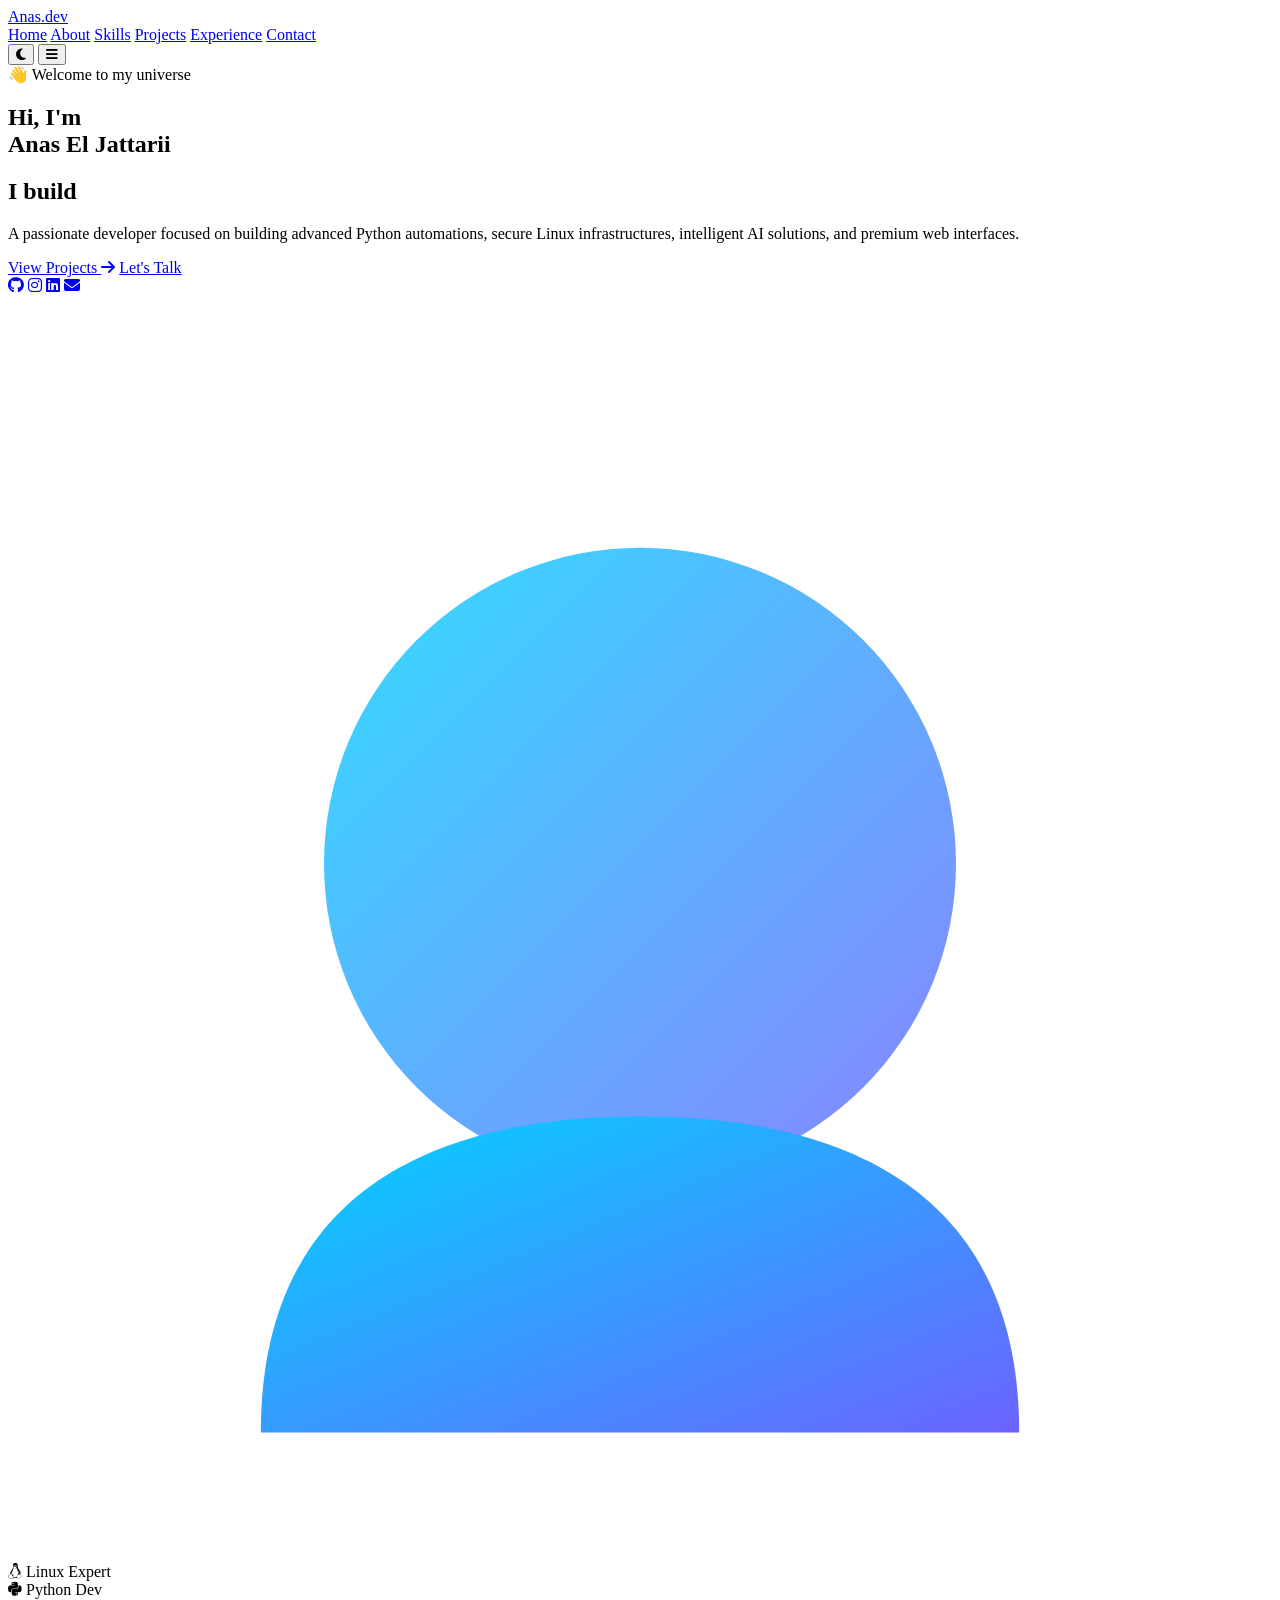
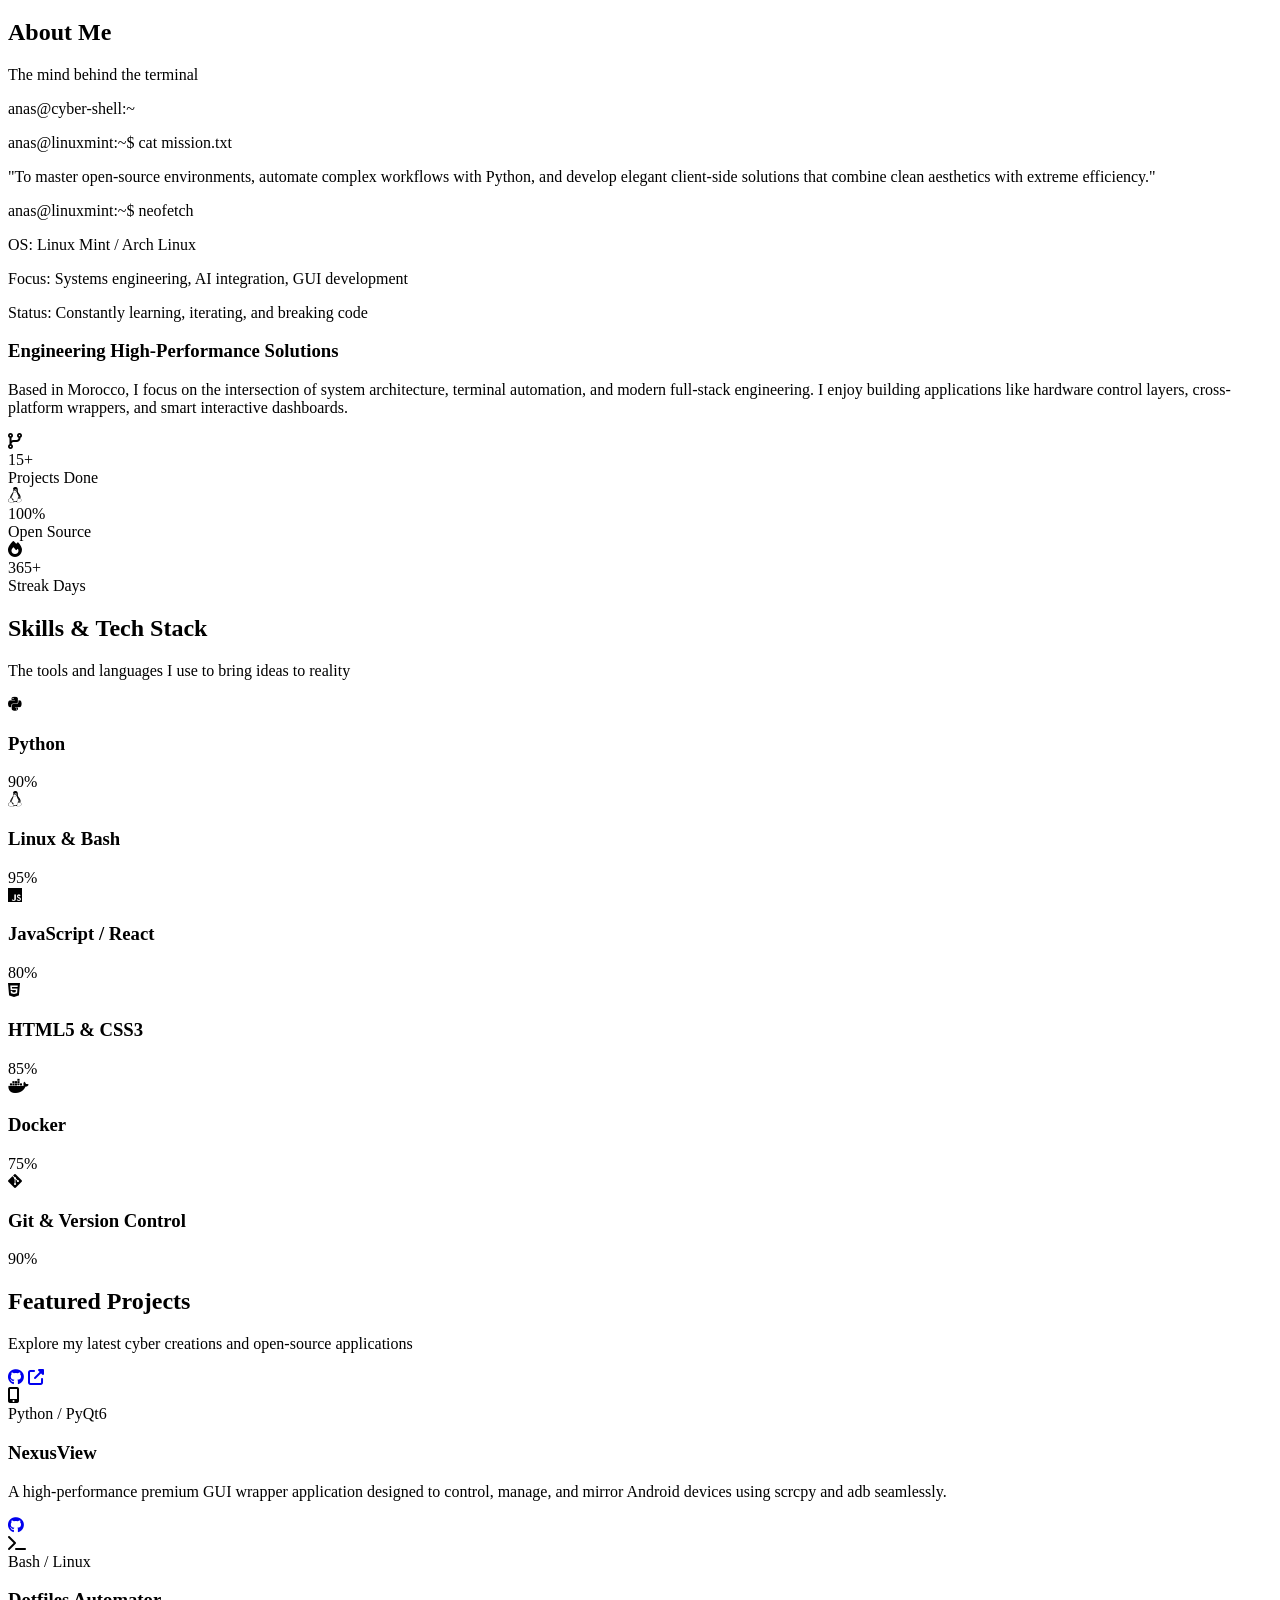
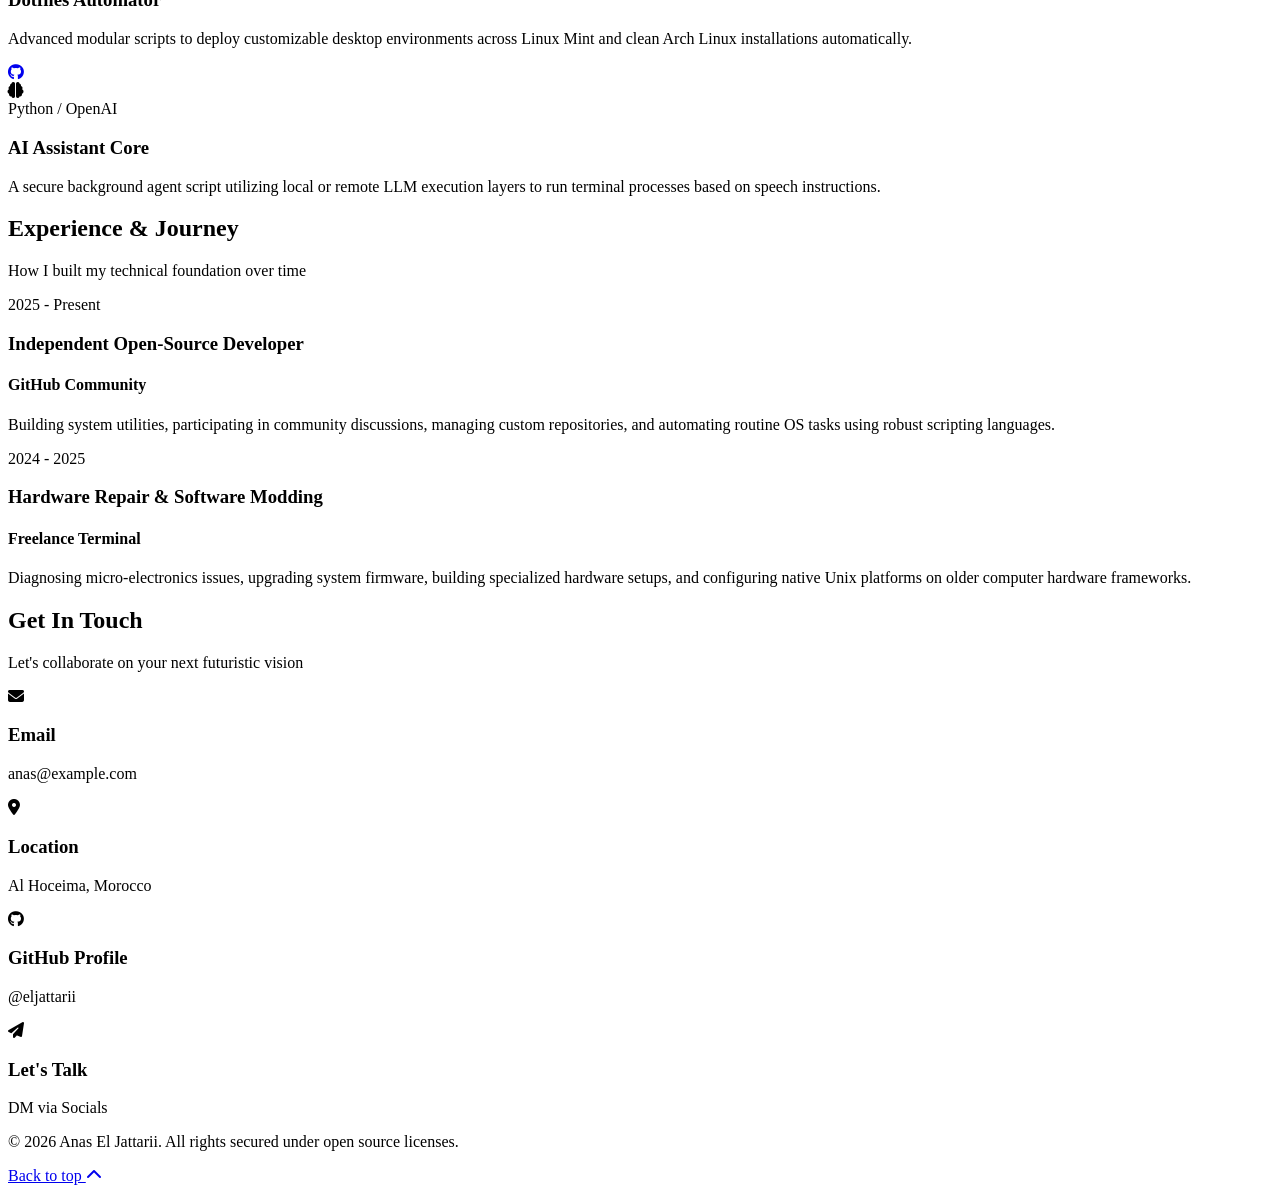
==== commit ed4730b8: "Add files via upload" ====
--- a/index.html
+++ b/index.html
@@ -11,7 +11,7 @@
     <!-- Font Awesome for Icons -->
     <link rel="stylesheet" href="https://cdnjs.cloudflare.com/ajax/libs/font-awesome/6.4.0/css/all.min.css">
     <!-- Custom CSS -->
-    <link rel="stylesheet" href="style.css">
+    <link rel="stylesheet" href="css/style.css">
 </head>
 <body>
 
@@ -340,6 +340,6 @@
     </footer>
 
     <!-- Custom JS -->
-    <script src="main.js"></script>
+    <script src="js/script.js"></script>
 </body>
 </html>
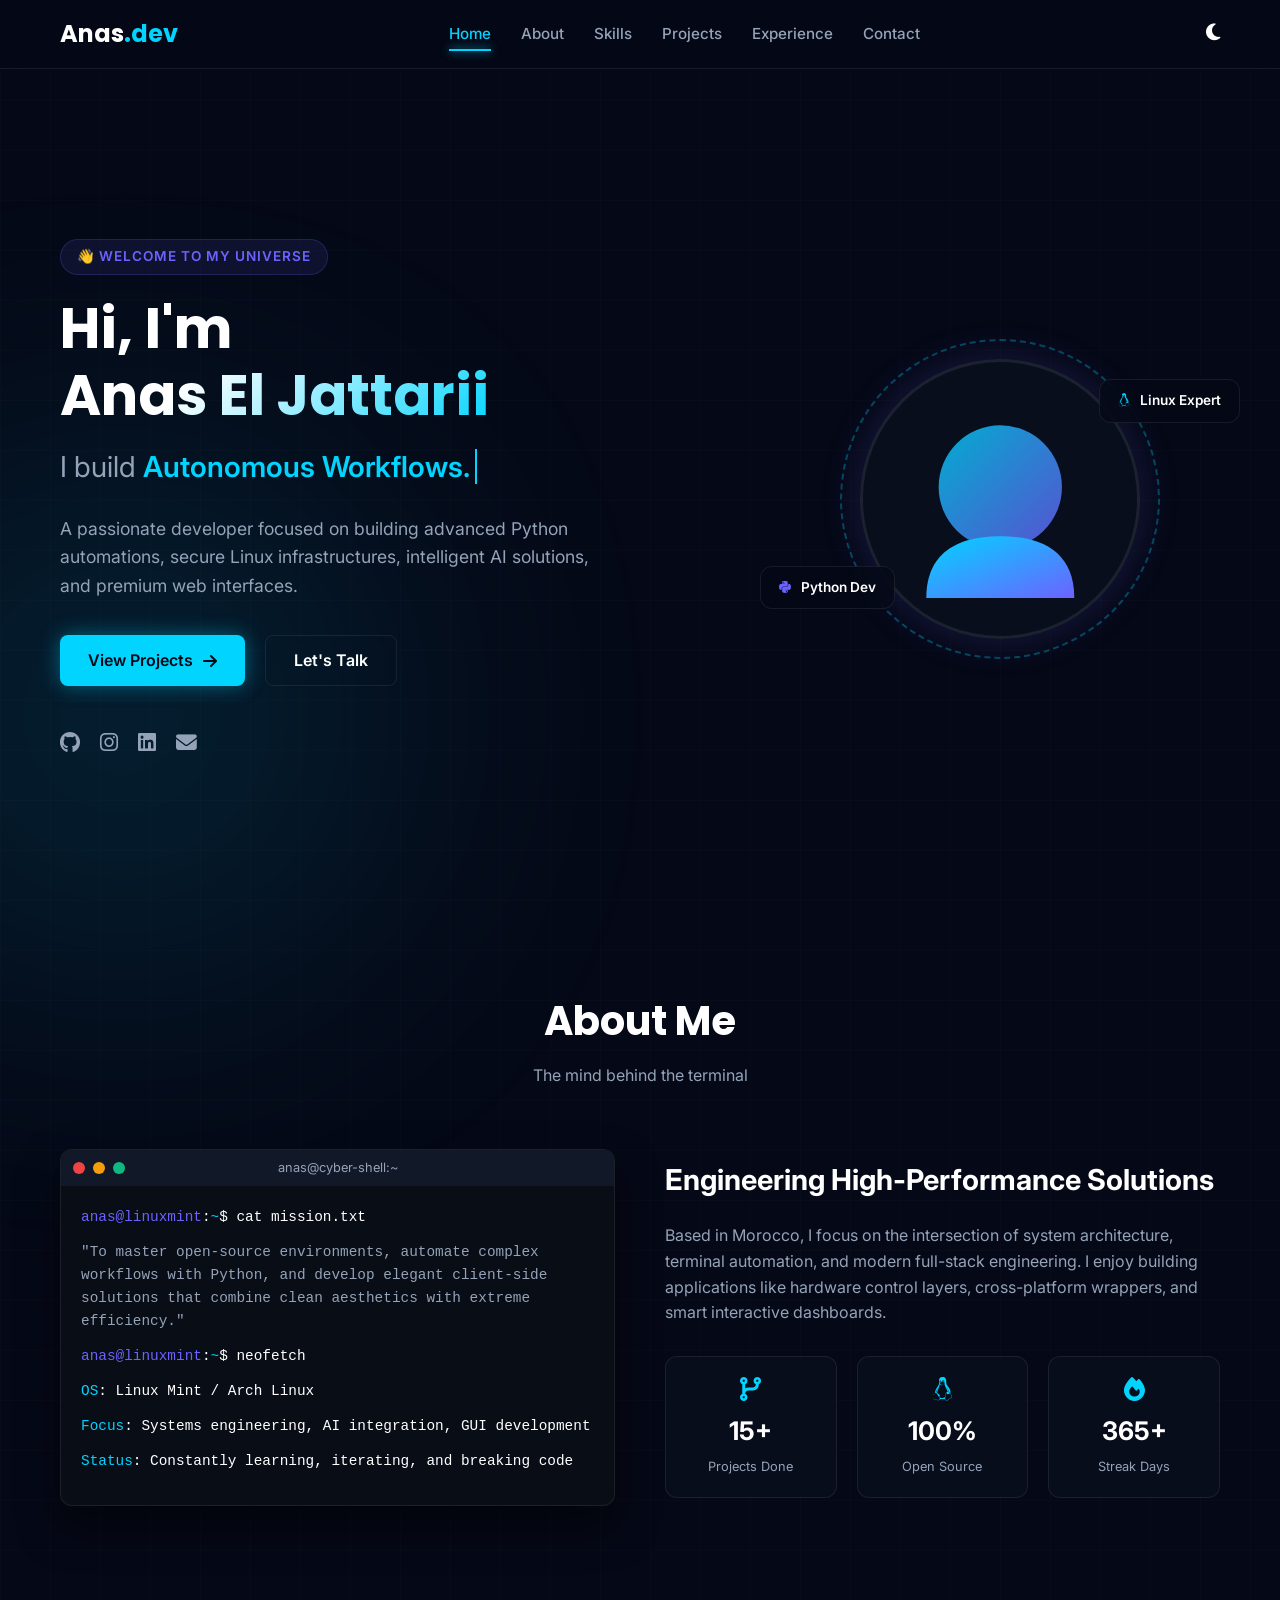
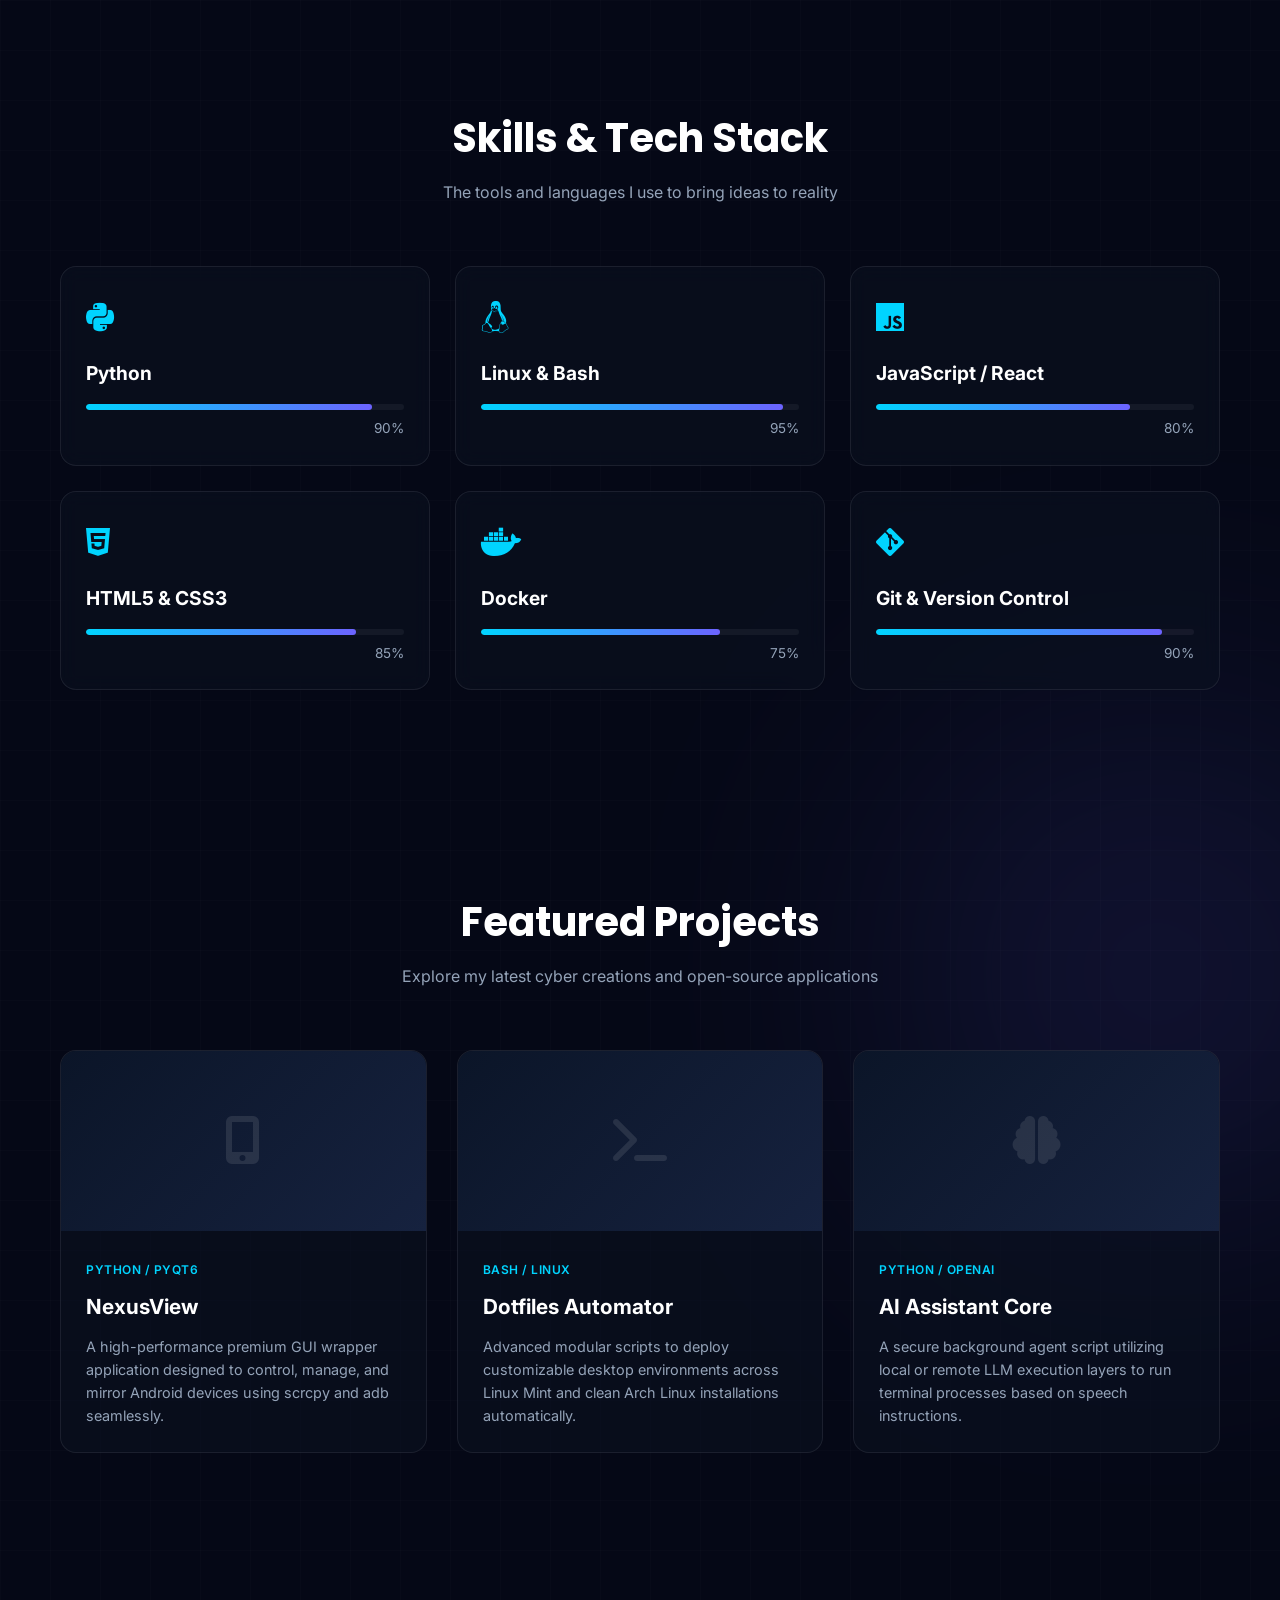
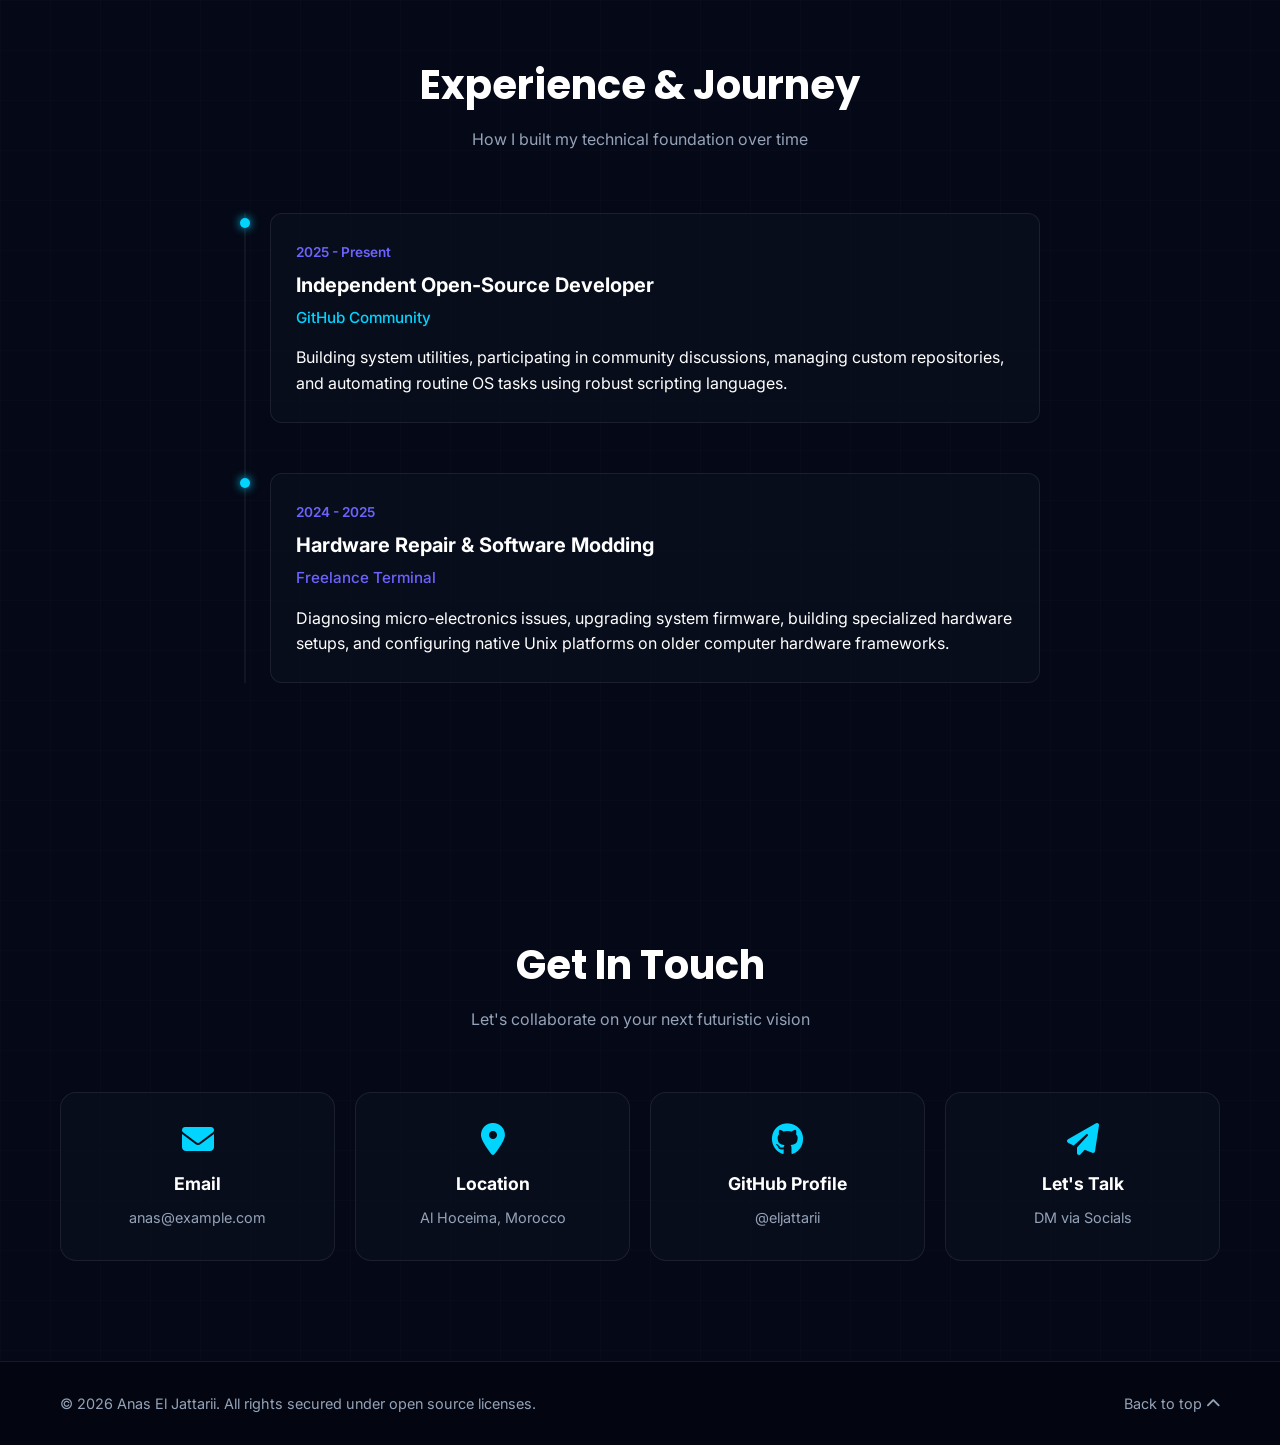
==== commit 96745441: "Update index.html" ====
--- a/index.html
+++ b/index.html
@@ -11,7 +11,7 @@
     <!-- Font Awesome for Icons -->
     <link rel="stylesheet" href="https://cdnjs.cloudflare.com/ajax/libs/font-awesome/6.4.0/css/all.min.css">
     <!-- Custom CSS -->
-    <link rel="stylesheet" href="css/style.css">
+    <link rel="stylesheet" href="style.css">
 </head>
 <body>
 
@@ -340,6 +340,6 @@
     </footer>
 
     <!-- Custom JS -->
-    <script src="js/script.js"></script>
+    <script src="script.js"></script>
 </body>
 </html>
--- a/style.css
+++ b/style.css
@@ -0,0 +1,806 @@
+/* CSS Reset & Variables */
+* {
+    margin: 0;
+    padding: 0;
+    box-sizing: border-box;
+    scroll-behavior: smooth;
+}
+
+:root {
+    --bg-dark: #050816;
+    --bg-card: rgba(11, 17, 32, 0.6);
+    --border-glass: rgba(255, 255, 255, 0.08);
+    --text-primary: #ffffff;
+    --text-secondary: #94a3b8;
+    --neon-blue: #00d4ff;
+    --neon-purple: #6c63ff;
+    --accent-gold: #d4af37;
+    --font-main: 'Inter', sans-serif;
+    --font-heading: 'Poppins', sans-serif;
+}
+
+body {
+    background-color: var(--bg-dark);
+    color: var(--text-primary);
+    font-family: var(--font-main);
+    overflow-x: hidden;
+    position: relative;
+    line-height: 1.6;
+}
+
+.container {
+    width: 100%;
+    max-width: 1200px;
+    margin: 0 auto;
+    padding: 0 20px;
+}
+
+/* Background Effects */
+.bg-glow {
+    position: absolute;
+    width: 500px;
+    height: 500px;
+    border-radius: 50%;
+    filter: blur(140px);
+    opacity: 0.15;
+    z-index: -1;
+    pointer-events: none;
+}
+
+.blue-glow {
+    top: 10%;
+    left: -10%;
+    background: var(--neon-blue);
+}
+
+.purple-glow {
+    top: 50%;
+    right: -10%;
+    background: var(--neon-purple);
+}
+
+.space-grid {
+    position: absolute;
+    top: 0;
+    left: 0;
+    width: 100%;
+    height: 100%;
+    background-image: linear-gradient(rgba(255,255,255,0.01) 1px, transparent 1px),
+                      linear-gradient(90deg, rgba(255,255,255,0.01) 1px, transparent 1px);
+    background-size: 50px 50px;
+    z-index: -2;
+    pointer-events: none;
+}
+
+/* Glassmorphism Common Style */
+.glass-card {
+    background: var(--bg-card);
+    backdrop-filter: blur(12px);
+    -webkit-backdrop-filter: blur(12px);
+    border: 1px solid var(--border-glass);
+    border-radius: 16px;
+}
+
+/* Navbar Style */
+.navbar {
+    position: sticky;
+    top: 0;
+    width: 100%;
+    z-index: 1000;
+    background: rgba(5, 8, 22, 0.7);
+    backdrop-filter: blur(12px);
+    border-bottom: 1px solid var(--border-glass);
+    padding: 15px 0;
+    transition: all 0.3s ease;
+}
+
+.nav-container {
+    display: flex;
+    justify-content: space-between;
+    align-items: center;
+    max-width: 1200px;
+    margin: 0 auto;
+    padding: 0 20px;
+}
+
+.logo {
+    font-family: var(--font-heading);
+    font-size: 1.5rem;
+    font-weight: 700;
+    color: var(--text-primary);
+    text-decoration: none;
+}
+
+.logo span {
+    color: var(--neon-blue);
+}
+
+.nav-menu {
+    display: flex;
+    gap: 30px;
+}
+
+.nav-link {
+    color: var(--text-secondary);
+    text-decoration: none;
+    font-size: 0.95rem;
+    font-weight: 500;
+    transition: all 0.3s ease;
+    position: relative;
+    padding: 5px 0;
+}
+
+.nav-link:hover, .nav-link.active {
+    color: var(--neon-blue);
+}
+
+.nav-link::after {
+    content: '';
+    position: absolute;
+    bottom: 0;
+    left: 0;
+    width: 0;
+    height: 2px;
+    background: var(--neon-blue);
+    transition: width 0.3s ease;
+    box-shadow: 0 0 10px var(--neon-blue);
+}
+
+.nav-link:hover::after, .nav-link.active::after {
+    width: 100%;
+}
+
+.nav-actions button {
+    background: none;
+    border: none;
+    color: var(--text-primary);
+    font-size: 1.2rem;
+    cursor: pointer;
+    margin-left: 15px;
+    transition: color 0.3s;
+}
+
+.nav-actions button:hover {
+    color: var(--neon-purple);
+}
+
+.mobile-toggle {
+    display: none;
+}
+
+/* Hero Section */
+.hero-section {
+    padding: 100px 0 60px;
+    min-height: calc(100vh - 80px);
+    display: flex;
+    align-items: center;
+}
+
+.hero-grid {
+    display: grid;
+    grid-template-columns: 1.2fr 0.8fr;
+    gap: 60px;
+    align-items: center;
+}
+
+.greeting-badge {
+    display: inline-block;
+    background: rgba(108, 99, 255, 0.1);
+    border: 1px solid rgba(108, 99, 255, 0.2);
+    color: var(--neon-purple);
+    padding: 6px 16px;
+    border-radius: 30px;
+    font-size: 0.85rem;
+    font-weight: 600;
+    margin-bottom: 20px;
+    text-transform: uppercase;
+    letter-spacing: 1px;
+}
+
+.hero-title {
+    font-family: var(--font-heading);
+    font-size: 3.5rem;
+    line-height: 1.2;
+    margin-bottom: 15px;
+}
+
+.gradient-text {
+    background: linear-gradient(135deg, var(--text-primary) 30%, var(--neon-blue) 100%);
+    -webkit-background-clip: text;
+    -webkit-text-fill-color: transparent;
+}
+
+.hero-subtitle {
+    font-size: 1.8rem;
+    color: var(--text-secondary);
+    margin-bottom: 25px;
+    font-weight: 400;
+}
+
+.typing-text {
+    color: var(--neon-blue);
+    font-weight: 600;
+    border-right: 2px solid var(--neon-blue);
+    padding-right: 5px;
+    animation: blink 0.7s infinite;
+}
+
+.hero-description {
+    color: var(--text-secondary);
+    font-size: 1.1rem;
+    margin-bottom: 35px;
+    max-width: 550px;
+}
+
+.hero-buttons {
+    display: flex;
+    gap: 20px;
+    margin-bottom: 40px;
+}
+
+.btn {
+    padding: 12px 28px;
+    border-radius: 8px;
+    font-weight: 600;
+    text-decoration: none;
+    transition: all 0.3s ease;
+    display: inline-flex;
+    align-items: center;
+    gap: 10px;
+}
+
+.btn-primary {
+    background: var(--neon-blue);
+    color: var(--bg-dark);
+    box-shadow: 0 0 20px rgba(0, 212, 255, 0.4);
+}
+
+.btn-primary:hover {
+    background: #00b9df;
+    transform: translateY(-2px);
+    box-shadow: 0 0 30px rgba(0, 212, 255, 0.6);
+}
+
+.btn-secondary {
+    background: transparent;
+    color: var(--text-primary);
+    border: 1px solid var(--border-glass);
+    backdrop-filter: blur(5px);
+}
+
+.btn-secondary:hover {
+    background: rgba(255, 255, 255, 0.05);
+    border-color: var(--neon-purple);
+    transform: translateY(-2px);
+}
+
+.hero-socials {
+    display: flex;
+    gap: 20px;
+}
+
+.social-icon {
+    color: var(--text-secondary);
+    font-size: 1.3rem;
+    transition: all 0.3s ease;
+}
+
+.social-icon:hover {
+    color: var(--neon-blue);
+    transform: scale(1.15);
+}
+
+/* Hero Image & Ring Layout */
+.hero-image-container {
+    position: relative;
+    display: flex;
+    justify-content: center;
+    align-items: center;
+}
+
+.avatar-glow-ring {
+    position: absolute;
+    width: 320px;
+    height: 320px;
+    border-radius: 50%;
+    border: 2px dashed rgba(0, 212, 255, 0.3);
+    animation: spin 40s linear infinite;
+}
+
+.avatar-wrapper {
+    width: 280px;
+    height: 280px;
+    border-radius: 50%;
+    background: rgba(11, 17, 32, 0.8);
+    border: 3px solid var(--border-glass);
+    overflow: hidden;
+    box-shadow: 0 0 40px rgba(108, 99, 255, 0.2);
+    display: flex;
+    justify-content: center;
+    align-items: center;
+}
+
+.fallback-avatar {
+    width: 90%;
+    height: 90%;
+}
+
+.floating-card {
+    position: absolute;
+    background: rgba(5, 8, 22, 0.75);
+    backdrop-filter: blur(10px);
+    border: 1px solid var(--border-glass);
+    padding: 10px 18px;
+    border-radius: 12px;
+    display: flex;
+    align-items: center;
+    gap: 10px;
+    font-weight: 600;
+    font-size: 0.85rem;
+    animation: float 4s ease-in-out infinite;
+}
+
+.card-1 {
+    top: 20px;
+    right: -20px;
+    animation-delay: 0s;
+}
+
+.card-2 {
+    bottom: 30px;
+    left: -20px;
+    animation-delay: 2s;
+}
+
+.text-blue { color: var(--neon-blue); }
+.text-purple { color: var(--neon-purple); }
+
+/* Common Section Header */
+.section-padding {
+    padding: 100px 0;
+}
+
+.section-header {
+    text-align: center;
+    margin-bottom: 60px;
+}
+
+.section-title {
+    font-family: var(--font-heading);
+    font-size: 2.5rem;
+    margin-bottom: 10px;
+    position: relative;
+    display: inline-block;
+}
+
+.section-subtitle {
+    color: var(--text-secondary);
+    font-size: 1rem;
+}
+
+/* About Section & Mock Terminal */
+.about-grid {
+    display: grid;
+    grid-template-columns: 1fr 1fr;
+    gap: 50px;
+    align-items: center;
+}
+
+.mock-terminal {
+    background: #090d16;
+    border: 1px solid var(--border-glass);
+    border-radius: 12px;
+    box-shadow: 0 20px 40px rgba(0,0,0,0.5);
+    overflow: hidden;
+}
+
+.terminal-header {
+    background: #111827;
+    padding: 12px;
+    display: flex;
+    align-items: center;
+    position: relative;
+}
+
+.dot {
+    width: 12px;
+    height: 12px;
+    border-radius: 50%;
+    margin-right: 8px;
+    display: inline-block;
+}
+
+.red { background: #ef4444; }
+.yellow { background: #f59e0b; }
+.green { background: #10b981; }
+
+.terminal-title {
+    font-size: 0.8rem;
+    color: var(--text-secondary);
+    position: absolute;
+    width: 100%;
+    text-align: center;
+    left: 0;
+    pointer-events: none;
+}
+
+.terminal-body {
+    padding: 20px;
+    font-family: monospace;
+    font-size: 0.9rem;
+}
+
+.terminal-body p {
+    margin-bottom: 12px;
+}
+
+.t-purple { color: var(--neon-purple); }
+.t-blue { color: var(--neon-blue); }
+.t-gray { color: var(--text-secondary); }
+
+.about-info h3 {
+    font-size: 1.8rem;
+    margin-bottom: 20px;
+}
+
+.about-info p {
+    color: var(--text-secondary);
+    margin-bottom: 30px;
+}
+
+.stats-grid {
+    display: grid;
+    grid-template-columns: repeat(3, 1fr);
+    gap: 20px;
+}
+
+.stat-card {
+    background: var(--bg-card);
+    border: 1px solid var(--border-glass);
+    padding: 20px;
+    border-radius: 12px;
+    text-align: center;
+    transition: border-color 0.3s;
+}
+
+.stat-card:hover {
+    border-color: var(--neon-blue);
+}
+
+.stat-icon {
+    font-size: 1.5rem;
+    color: var(--neon-blue);
+    margin-bottom: 10px;
+}
+
+.stat-val {
+    font-size: 1.6rem;
+    font-weight: 700;
+    margin-bottom: 5px;
+}
+
+.stat-lbl {
+    font-size: 0.8rem;
+    color: var(--text-secondary);
+}
+
+/* Skills Section Layout */
+.skills-grid {
+    display: grid;
+    grid-template-columns: repeat(3, 1fr);
+    gap: 25px;
+}
+
+.skill-card {
+    background: var(--bg-card);
+    backdrop-filter: blur(10px);
+    border: 1px solid var(--border-glass);
+    border-radius: 16px;
+    padding: 25px;
+    position: relative;
+    transition: all 0.3s ease;
+}
+
+.skill-card:hover {
+    transform: translateY(-5px);
+    border-color: var(--neon-purple);
+    box-shadow: 0 10px 25px rgba(108, 99, 255, 0.15);
+}
+
+.skill-icon-wrap {
+    font-size: 2rem;
+    color: var(--neon-blue);
+    margin-bottom: 15px;
+}
+
+.skill-card h3 {
+    font-size: 1.2rem;
+    margin-bottom: 15px;
+}
+
+.progress-container {
+    width: 100%;
+    height: 6px;
+    background: rgba(255,255,255,0.05);
+    border-radius: 10px;
+    margin-bottom: 8px;
+    overflow: hidden;
+}
+
+.progress-bar {
+    height: 100%;
+    background: linear-gradient(90deg, var(--neon-blue), var(--neon-purple));
+    border-radius: 10px;
+}
+
+.percentage {
+    font-size: 0.85rem;
+    color: var(--text-secondary);
+    float: right;
+}
+
+/* Projects Section Layout */
+.projects-grid {
+    display: grid;
+    grid-template-columns: repeat(3, 1fr);
+    gap: 30px;
+}
+
+.project-card {
+    background: var(--bg-card);
+    border: 1px solid var(--border-glass);
+    border-radius: 16px;
+    overflow: hidden;
+    transition: all 0.3s ease;
+}
+
+.project-card:hover {
+    transform: translateY(-8px);
+    border-color: var(--neon-blue);
+    box-shadow: 0 15px 35px rgba(0, 212, 255, 0.15);
+}
+
+.project-img {
+    height: 180px;
+    background: linear-gradient(135deg, #0b1528, #16223f);
+    position: relative;
+    display: flex;
+    justify-content: center;
+    align-items: center;
+}
+
+.project-placeholder {
+    font-size: 3rem;
+    color: rgba(255,255,255,0.1);
+}
+
+.project-overlay {
+    position: absolute;
+    top: 0;
+    left: 0;
+    width: 100%;
+    height: 100%;
+    background: rgba(5, 8, 22, 0.8);
+    display: flex;
+    justify-content: center;
+    align-items: center;
+    gap: 15px;
+    opacity: 0;
+    transition: opacity 0.3s ease;
+}
+
+.project-card:hover .project-overlay {
+    opacity: 1;
+}
+
+.proj-link {
+    width: 45px;
+    height: 45px;
+    background: rgba(255,255,255,0.05);
+    border: 1px solid var(--border-glass);
+    border-radius: 50%;
+    display: flex;
+    justify-content: center;
+    align-items: center;
+    color: var(--text-primary);
+    text-decoration: none;
+    font-size: 1.2rem;
+    transition: all 0.3s;
+}
+
+.proj-link:hover {
+    background: var(--neon-blue);
+    color: var(--bg-dark);
+}
+
+.project-info {
+    padding: 25px;
+}
+
+.project-tag {
+    font-size: 0.75rem;
+    color: var(--neon-blue);
+    font-weight: 600;
+    letter-spacing: 0.5px;
+    text-transform: uppercase;
+}
+
+.project-info h3 {
+    font-size: 1.3rem;
+    margin: 8px 0 12px;
+}
+
+.project-info p {
+    color: var(--text-secondary);
+    font-size: 0.9rem;
+}
+
+/* Timeline/Experience Layout */
+.timeline {
+    position: relative;
+    max-width: 800px;
+    margin: 0 auto;
+    padding-left: 30px;
+}
+
+.timeline::before {
+    content: '';
+    position: absolute;
+    top: 0;
+    left: 4px;
+    height: 100%;
+    width: 2px;
+    background: rgba(255,255,255,0.05);
+}
+
+.timeline-item {
+    position: relative;
+    margin-bottom: 50px;
+}
+
+.timeline-dot {
+    position: absolute;
+    left: -30px;
+    top: 5px;
+    width: 10px;
+    height: 10px;
+    border-radius: 50%;
+    background: var(--neon-blue);
+    box-shadow: 0 0 10px var(--neon-blue);
+}
+
+.timeline-content {
+    background: var(--bg-card);
+    border: 1px solid var(--border-glass);
+    padding: 25px;
+    border-radius: 12px;
+}
+
+.timeline-date {
+    font-size: 0.85rem;
+    color: var(--neon-purple);
+    font-weight: 600;
+}
+
+.timeline-content h3 {
+    margin: 5px 0;
+    font-size: 1.25rem;
+}
+
+.timeline-content h4 {
+    font-size: 0.95rem;
+    font-weight: 500;
+    margin-bottom: 15px;
+}
+
+/* Contact Grid Layout */
+.contact-grid {
+    display: grid;
+    grid-template-columns: repeat(4, 1fr);
+    gap: 20px;
+}
+
+.contact-card {
+    background: var(--bg-card);
+    border: 1px solid var(--border-glass);
+    padding: 30px 20px;
+    border-radius: 16px;
+    text-align: center;
+    transition: all 0.3s ease;
+}
+
+.contact-card:hover {
+    border-color: var(--neon-blue);
+    transform: translateY(-4px);
+    box-shadow: 0 10px 20px rgba(0, 212, 255, 0.1);
+}
+
+.contact-icon {
+    font-size: 2rem;
+    color: var(--neon-blue);
+    margin-bottom: 15px;
+}
+
+.contact-card h3 {
+    font-size: 1.1rem;
+    margin-bottom: 8px;
+}
+
+.contact-card p {
+    color: var(--text-secondary);
+    font-size: 0.9rem;
+}
+
+/* Footer Style */
+.footer {
+    border-top: 1px solid var(--border-glass);
+    padding: 30px 0;
+    background: #030611;
+}
+
+.footer-content {
+    display: flex;
+    justify-content: space-between;
+    align-items: center;
+    color: var(--text-secondary);
+    font-size: 0.9rem;
+}
+
+.back-to-top {
+    color: var(--text-secondary);
+    text-decoration: none;
+    transition: color 0.3s;
+}
+
+.back-to-top:hover {
+    color: var(--neon-blue);
+}
+
+/* Keyframes Animations */
+@keyframes blink {
+    50% { border-color: transparent; }
+}
+
+@keyframes spin {
+    100% { transform: rotate(30deg); }
+}
+
+@keyframes float {
+    0%, 100% { transform: translateY(0); }
+    50% { transform: translateY(-10px); }
+}
+
+/* Responsive Framework */
+@media (max-width: 992px) {
+    .hero-grid, .about-grid {
+        grid-template-columns: 1fr;
+        gap: 40px;
+    }
+    .hero-image-container {
+        order: -1;
+    }
+    .skills-grid, .projects-grid {
+        grid-template-columns: repeat(2, 1fr);
+    }
+    .contact-grid {
+        grid-template-columns: repeat(2, 1fr);
+    }
+}
+
+@media (max-width: 768px) {
+    .nav-menu {
+        display: none;
+    }
+    .mobile-toggle {
+        display: inline-block !important;
+    }
+    .hero-title {
+        font-size: 2.5rem;
+    }
+    .skills-grid, .projects-grid, .contact-grid {
+        grid-template-columns: 1fr;
+    }
+    .stats-grid {
+        grid-template-columns: 1fr;
+    }
+}
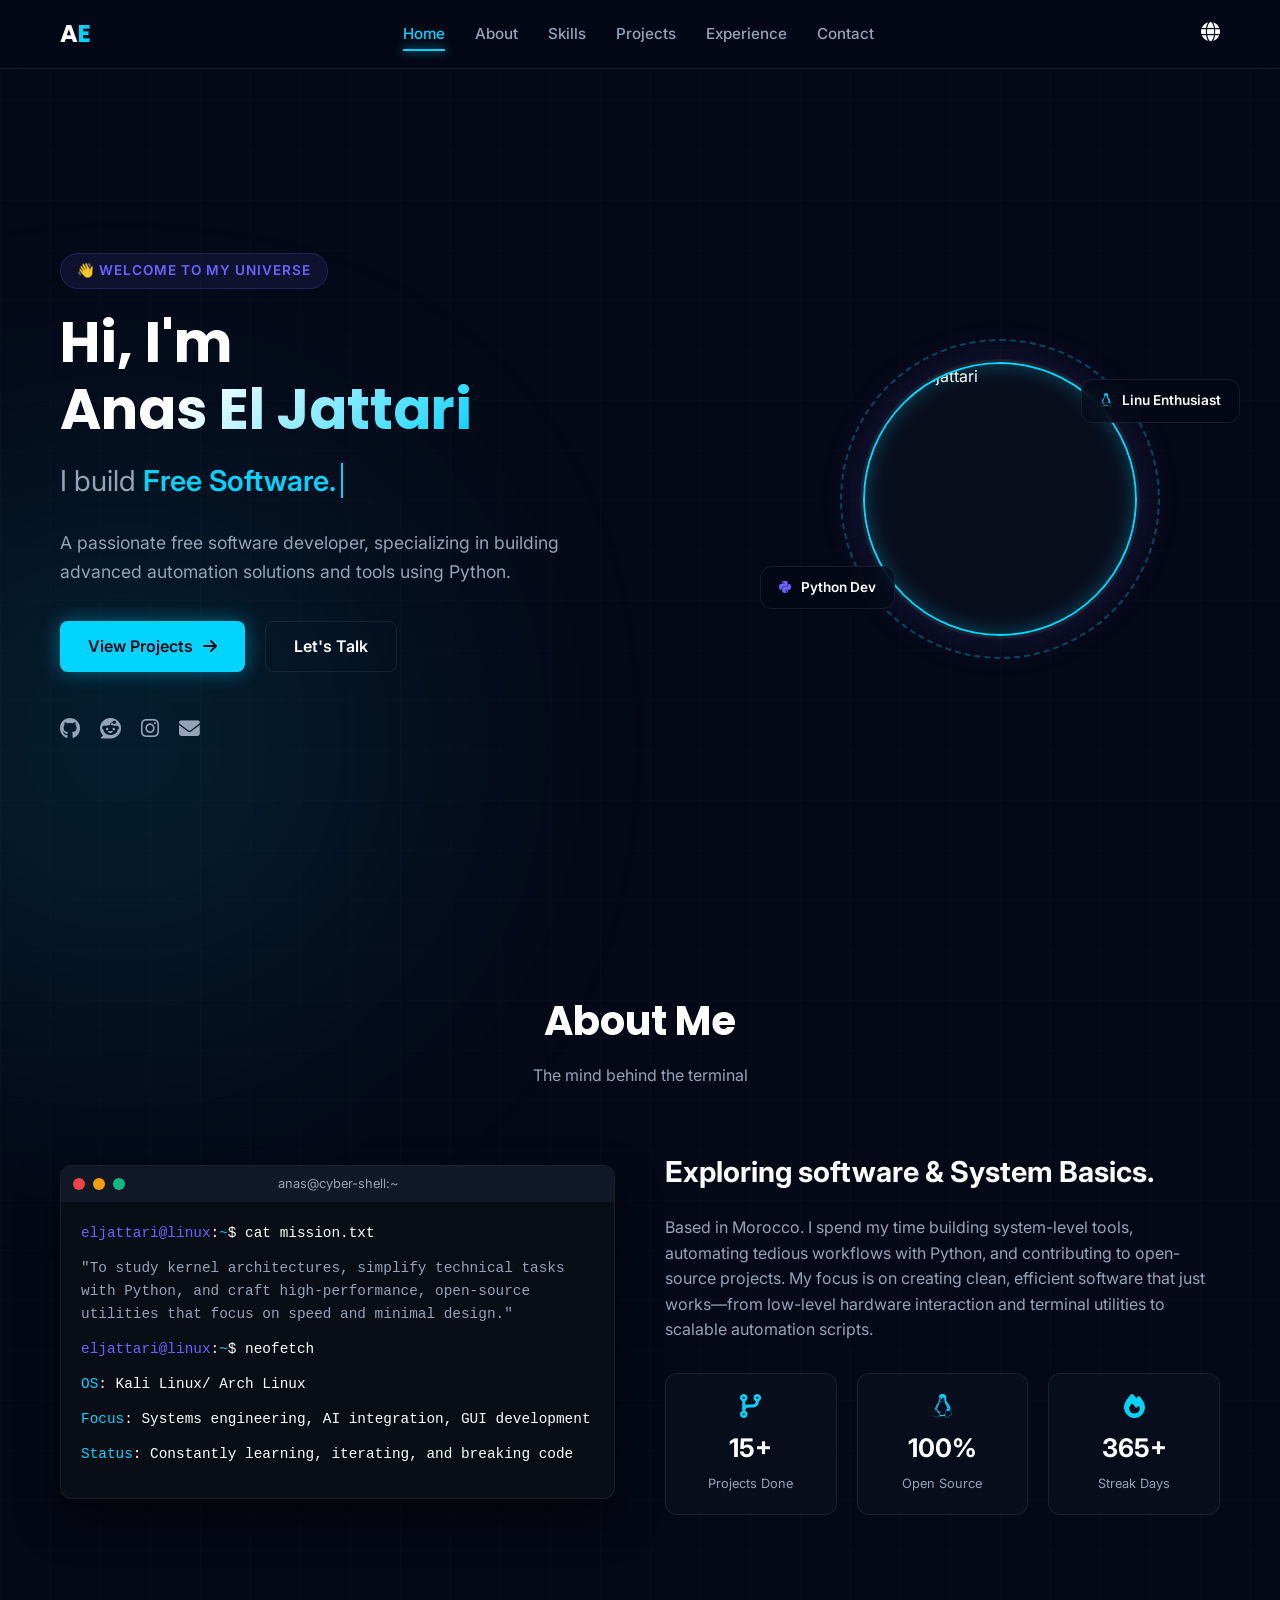
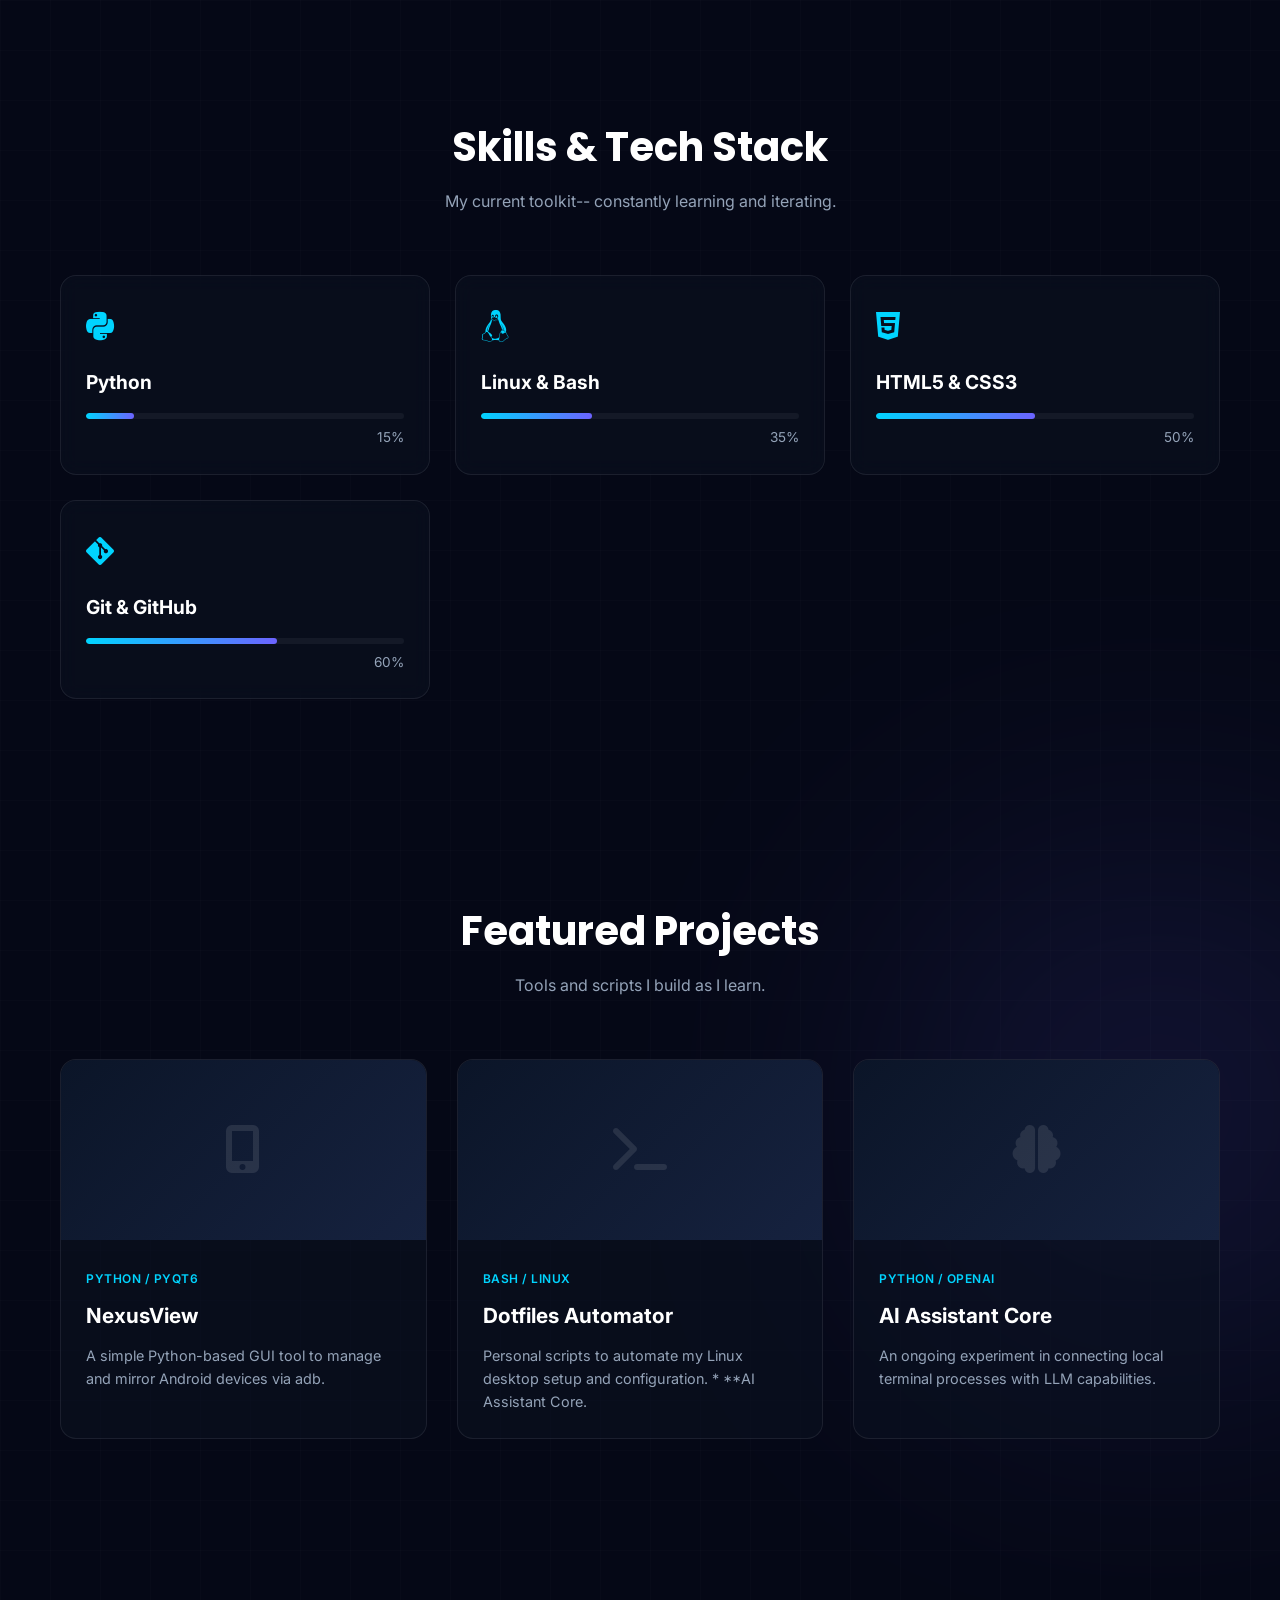
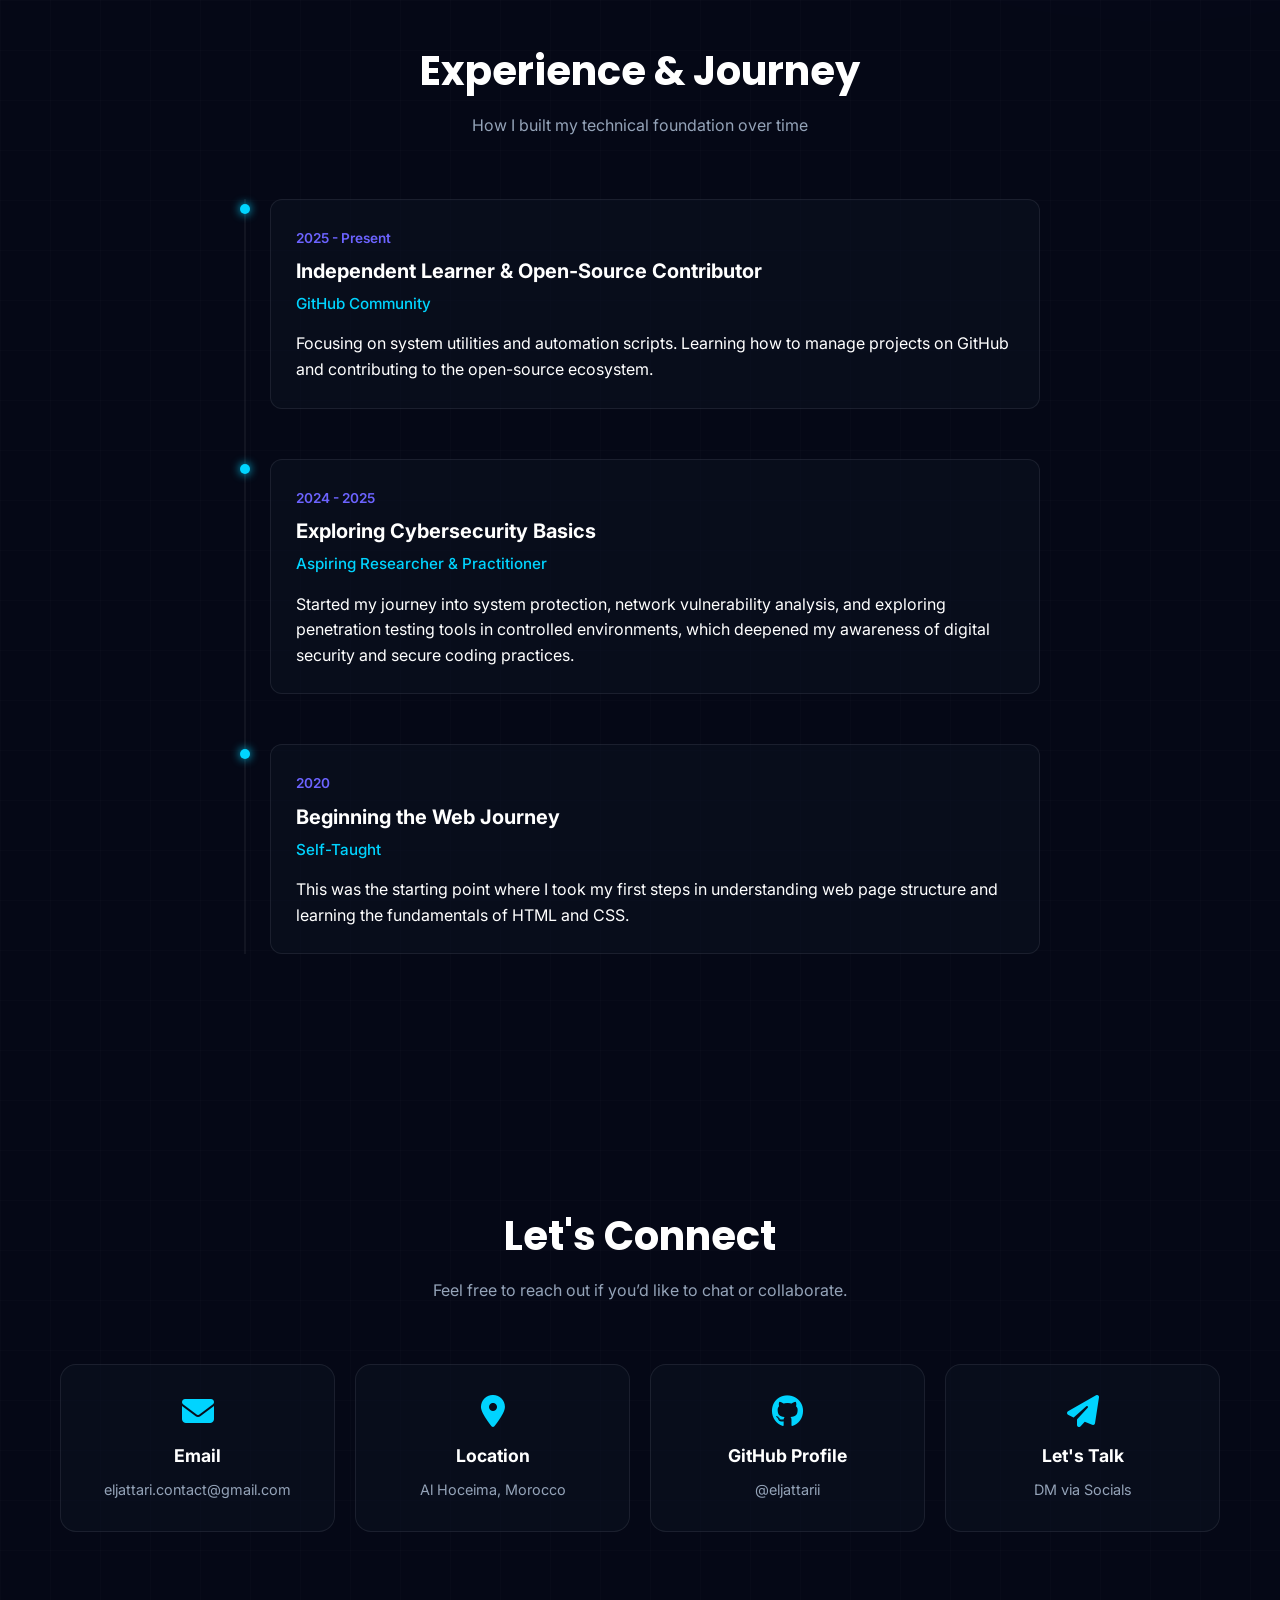
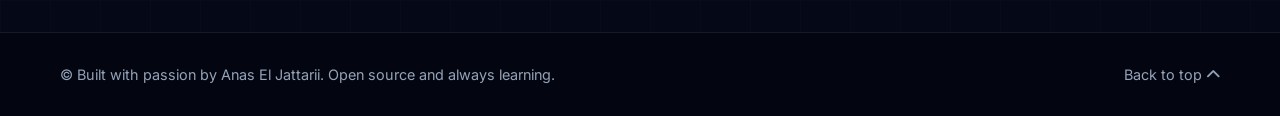
==== commit bcbc070b: "Add files via upload" ====
--- a/index.html
+++ b/index.html
@@ -3,7 +3,7 @@
 <head>
     <meta charset="UTF-8">
     <meta name="viewport" content="width=device-width, initial-scale=1.0">
-    <title>ANAS EL JATTARII | Futuristic Portfolio</title>
+    <title>ANAS EL JATTARI | Futuristic Portfolio</title>
     <!-- Google Fonts -->
     <link rel="preconnect" href="https://fonts.googleapis.com">
     <link rel="preconnect" href="https://fonts.gstatic.com" crossorigin>
@@ -23,7 +23,7 @@
     <!-- Header / Navbar -->
     <header class="navbar">
         <div class="nav-container">
-            <a href="#" class="logo">Anas<span>.dev</span></a>
+            <a href="#" class="logo">A<span>E</span></a>
             <nav class="nav-menu">
                 <a href="#home" class="nav-link active">Home</a>
                 <a href="#about" class="nav-link">About</a>
@@ -33,8 +33,8 @@
                 <a href="#contact" class="nav-link">Contact</a>
             </nav>
             <div class="nav-actions">
-                <button class="theme-toggle"><i class="fas fa-moon"></i></button>
-                <button class="mobile-toggle"><i class="fas fa-bars"></i></button>
+                <button class="lang-toggle" id="langToggle"><i class="fas fa-globe"></i></button>
+                <button class="mobile-toggle" id="mobileToggle"><i class="fas fa-bars"></i></button>
             </div>
         </div>
     </header>
@@ -44,10 +44,10 @@
         <div class="container hero-grid">
             <div class="hero-content">
                 <div class="greeting-badge">👋 Welcome to my universe</div>
-                <h1 class="hero-title">Hi, I'm <br><span class="gradient-text">Anas El Jattarii</span></h1>
+                <h1 class="hero-title">Hi, I'm <br><span class="gradient-text">Anas El Jattari</span></h1>
                 <h2 class="hero-subtitle">I build <span class="typing-text"></span></h2>
                 <p class="hero-description">
-                    A passionate developer focused on building advanced Python automations, secure Linux infrastructures, intelligent AI solutions, and premium web interfaces.
+                   A passionate free software developer, specializing in building advanced automation solutions and tools using Python.
                 </p>
                 <div class="hero-buttons">
                     <a href="#projects" class="btn btn-primary">View Projects <i class="fas fa-arrow-right"></i></a>
@@ -55,31 +55,21 @@
                 </div>
                 <div class="hero-socials">
                     <a href="https://github.com/eljattarii" target="_blank" class="social-icon"><i class="fab fa-github"></i></a>
+                    <a href="https://reddit.com/eljattarii" target="_blank" class="social-icon"><i class="fab fa-reddit"></i></a>
                     <a href="https://instagram.com/eljattarii" target="_blank" class="social-icon"><i class="fab fa-instagram"></i></a>
-                    <a href="#" class="social-icon"><i class="fab fa-linkedin"></i></a>
-                    <a href="mailto:your@email.com" class="social-icon"><i class="fas fa-envelope"></i></a>
-                </div>
-            </div>
-            
+                    <a href="mailto:eljattari.contact@email.com" class="social-icon"><i class="fas fa-envelope"></i></a>
+                </div>
+            </div>
             <div class="hero-image-container">
                 <div class="avatar-glow-ring"></div>
                 <div class="avatar-wrapper">
-                    <!-- Placeholder graphic or SVG matching the profile look if actual image isn't hardcoded -->
-                    <svg viewBox="0 0 100 100" class="fallback-avatar">
-                        <defs>
-                            <linearGradient id="avatarGrad" x1="0%" y1="0%" x2="100%" y2="100%">
-                                <stop offset="0%" stop-color="#00d4ff" />
-                                <stop offset="100%" stop-color="#6c63ff" />
-                            </linearGradient>
-                        </defs>
-                        <circle cx="50" cy="45" r="25" fill="url(#avatarGrad)" opacity="0.8"/>
-                        <path d="M20,90 C20,70 35,65 50,65 C65,65 80,70 80,90" fill="url(#avatarGrad)"/>
-                    </svg>
-                </div>
+                       <!--         avatar        -->
+                   <img src="Images/avatar.jpg" alt="Anas Eljattari"class="fallback-avatar">
+                    </div>
                 <!-- Floating Glass Cards -->
                 <div class="floating-card card-1">
                     <i class="fab fa-linux text-blue"></i>
-                    <span>Linux Expert</span>
+                    <span>Linu Enthusiast</span>
                 </div>
                 <div class="floating-card card-2">
                     <i class="fab fa-python text-purple"></i>
@@ -106,19 +96,20 @@
                             <span class="terminal-title">anas@cyber-shell:~</span>
                         </div>
                         <div class="terminal-body">
-                            <p><span class="t-purple">anas@linuxmint</span>:<span class="t-blue">~</span>$ cat mission.txt</p>
-                            <p class="t-gray">"To master open-source environments, automate complex workflows with Python, and develop elegant client-side solutions that combine clean aesthetics with extreme efficiency."</p>
-                            <p><span class="t-purple">anas@linuxmint</span>:<span class="t-blue">~</span>$ neofetch</p>
-                            <p><span class="t-blue">OS</span>: Linux Mint / Arch Linux</p>
+                            <p><span class="t-purple">eljattari@linux</span>:<span class="t-blue">~</span>$ cat mission.txt</p>
+                            <p class="t-gray">"To study kernel architectures, simplify technical tasks with Python, and craft high-performance, open-source utilities that focus on speed and minimal design."</p>
+                            <p><span class="t-purple">eljattari@linux</span>:<span class="t-blue">~</span>$ neofetch</p>
+                            <p><span class="t-blue">OS</span>: Kali Linux/ Arch Linux</p>
                             <p><span class="t-blue">Focus</span>: Systems engineering, AI integration, GUI development</p>
                             <p><span class="t-blue">Status</span>: Constantly learning, iterating, and breaking code</p>
                         </div>
                     </div>
                 </div>
                 <div class="about-info">
-                    <h3>Engineering High-Performance Solutions</h3>
+                    <h3>Exploring software & System Basics.</h3>
                     <p>
-                        Based in Morocco, I focus on the intersection of system architecture, terminal automation, and modern full-stack engineering. I enjoy building applications like hardware control layers, cross-platform wrappers, and smart interactive dashboards.
+                      Based in Morocco. I spend my time building system-level tools, automating tedious workflows with Python, and contributing to open-source projects. My focus is on creating clean, efficient software that just works—from low-level hardware interaction and terminal utilities to scalable automation scripts.
+
                     </p>
                     <div class="stats-grid">
                         <div class="stat-card">
@@ -147,7 +138,7 @@
         <div class="container">
             <div class="section-header">
                 <h2 class="section-title">Skills & Tech Stack</h2>
-                <p class="section-subtitle">The tools and languages I use to bring ideas to reality</p>
+                <p class="section-subtitle">My current toolkit-- constantly learning and iterating.</p>
             </div>
             <div class="skills-grid">
                 <!-- Skill 1 -->
@@ -155,54 +146,37 @@
                     <div class="skill-icon-wrap"><i class="fab fa-python"></i></div>
                     <h3>Python</h3>
                     <div class="progress-container">
-                        <div class="progress-bar" style="width: 90%"></div>
-                    </div>
-                    <span class="percentage">90%</span>
+                        <div class="progress-bar" style="width: 15%"></div>
+                    </div>
+                    <span class="percentage">15%</span>
                 </div>
                 <!-- Skill 2 -->
                 <div class="skill-card">
                     <div class="skill-icon-wrap"><i class="fab fa-linux"></i></div>
                     <h3>Linux & Bash</h3>
                     <div class="progress-container">
-                        <div class="progress-bar" style="width: 95%"></div>
-                    </div>
-                    <span class="percentage">95%</span>
+                        <div class="progress-bar" style="width: 35%"></div>
+                    </div>
+                    <span class="percentage">35%</span>
                 </div>
                 <!-- Skill 3 -->
-                <div class="skill-card">
-                    <div class="skill-icon-wrap"><i class="fab fa-js"></i></div>
-                    <h3>JavaScript / React</h3>
-                    <div class="progress-container">
-                        <div class="progress-bar" style="width: 80%"></div>
-                    </div>
-                    <span class="percentage">80%</span>
-                </div>
-                <!-- Skill 4 -->
                 <div class="skill-card">
                     <div class="skill-icon-wrap"><i class="fab fa-html5"></i></div>
                     <h3>HTML5 & CSS3</h3>
                     <div class="progress-container">
-                        <div class="progress-bar" style="width: 85%"></div>
-                    </div>
-                    <span class="percentage">85%</span>
-                </div>
-                <!-- Skill 5 -->
-                <div class="skill-card">
-                    <div class="skill-icon-wrap"><i class="fab fa-docker"></i></div>
-                    <h3>Docker</h3>
-                    <div class="progress-container">
-                        <div class="progress-bar" style="width: 75%"></div>
-                    </div>
-                    <span class="percentage">75%</span>
-                </div>
-                <!-- Skill 6 -->
+                        <div class="progress-bar" style="width: 50%"></div>
+                    </div>
+                    <span class="percentage">50%</span>
+                </div>
+        
+                <!-- Skill 4-->
                 <div class="skill-card">
                     <div class="skill-icon-wrap"><i class="fab fa-git-alt"></i></div>
-                    <h3>Git & Version Control</h3>
+                    <h3>Git & GitHub</h3>
                     <div class="progress-container">
-                        <div class="progress-bar" style="width: 90%"></div>
-                    </div>
-                    <span class="percentage">90%</span>
+                        <div class="progress-bar" style="width: 60%"></div>
+                    </div>
+                    <span class="percentage">60%</span>
                 </div>
             </div>
         </div>
@@ -213,7 +187,7 @@
         <div class="container">
             <div class="section-header">
                 <h2 class="section-title">Featured Projects</h2>
-                <p class="section-subtitle">Explore my latest cyber creations and open-source applications</p>
+                <p class="section-subtitle">Tools and scripts I build as I learn.</p>
             </div>
             <div class="projects-grid">
                 <!-- Project 1 -->
@@ -230,7 +204,7 @@
                     <div class="project-info">
                         <span class="project-tag">Python / PyQt6</span>
                         <h3>NexusView</h3>
-                        <p>A high-performance premium GUI wrapper application designed to control, manage, and mirror Android devices using scrcpy and adb seamlessly.</p>
+                        <p> A simple Python-based GUI tool to manage and mirror Android devices via adb.</p>
                     </div>
                 </div>
                 <!-- Project 2 -->
@@ -246,7 +220,8 @@
                     <div class="project-info">
                         <span class="project-tag">Bash / Linux</span>
                         <h3>Dotfiles Automator</h3>
-                        <p>Advanced modular scripts to deploy customizable desktop environments across Linux Mint and clean Arch Linux installations automatically.</p>
+                        <p> Personal scripts to automate my Linux desktop setup and configuration.
+ * **AI Assistant Core.</p>
                     </div>
                 </div>
                 <!-- Project 3 -->
@@ -262,7 +237,7 @@
                     <div class="project-info">
                         <span class="project-tag">Python / OpenAI</span>
                         <h3>AI Assistant Core</h3>
-                        <p>A secure background agent script utilizing local or remote LLM execution layers to run terminal processes based on speech instructions.</p>
+                        <p> An ongoing experiment in connecting local terminal processes with LLM capabilities.</p>
                     </div>
                 </div>
             </div>
@@ -276,25 +251,40 @@
                 <h2 class="section-title">Experience & Journey</h2>
                 <p class="section-subtitle">How I built my technical foundation over time</p>
             </div>
+
             <div class="timeline">
                 <div class="timeline-item">
                     <div class="timeline-dot"></div>
                     <div class="timeline-content">
                         <span class="timeline-date">2025 - Present</span>
-                        <h3>Independent Open-Source Developer</h3>
+                        <h3> Independent Learner & Open-Source Contributor</h3>
                         <h4 class="text-blue">GitHub Community</h4>
-                        <p>Building system utilities, participating in community discussions, managing custom repositories, and automating routine OS tasks using robust scripting languages.</p>
-                    </div>
-                </div>
-                <div class="timeline-item">
-                    <div class="timeline-dot"></div>
-                    <div class="timeline-content">
-                        <span class="timeline-date">2024 - 2025</span>
-                        <h3>Hardware Repair & Software Modding</h3>
-                        <h4 class="text-purple">Freelance Terminal</h4>
-                        <p>Diagnosing micro-electronics issues, upgrading system firmware, building specialized hardware setups, and configuring native Unix platforms on older computer hardware frameworks.</p>
-                    </div>
-                </div>
+                        <p> Focusing on system utilities and automation scripts. Learning how to manage projects on GitHub and contributing to the open-source ecosystem.</p>
+                    </div>
+                </div>
+
+
+              <div class="timeline-item">
+    <div class="timeline-dot"></div>
+    <div class="timeline-content">
+        <span class="timeline-date">2024 - 2025</span>
+        <h3>Exploring Cybersecurity Basics</h3>
+        <h4 class="text-blue">Aspiring Researcher & Practitioner</h4>
+        <p>Started my journey into system protection, network vulnerability analysis, and exploring penetration testing tools in controlled environments, which deepened my awareness of digital security and secure coding practices.</p>
+    </div>
+</div>
+ 
+     <div class="timeline-item">
+    <div class="timeline-dot"></div>
+    <div class="timeline-content">
+        <span class="timeline-date">2020</span>
+        <h3>Beginning the Web Journey</h3>
+        <h4 class="text-blue">Self-Taught</h4>
+        <p>This was the starting point where I took my first steps in understanding web page structure and learning the fundamentals of HTML and CSS.</p>
+    </div>
+</div>
+
+
             </div>
         </div>
     </section>
@@ -303,14 +293,14 @@
     <section id="contact" class="contact-section section-padding">
         <div class="container">
             <div class="section-header">
-                <h2 class="section-title">Get In Touch</h2>
-                <p class="section-subtitle">Let's collaborate on your next futuristic vision</p>
+                <h2 class="section-title">Let's Connect</h2>
+                <p class="section-subtitle">Feel free to reach out if you’d like to chat or collaborate.</p>
             </div>
             <div class="contact-grid">
                 <div class="contact-card">
                     <i class="fas fa-envelope contact-icon"></i>
                     <h3>Email</h3>
-                    <p>anas@example.com</p>
+                    <p>eljattari.contact@gmail.com</p>
                 </div>
                 <div class="contact-card">
                     <i class="fas fa-map-marker-alt contact-icon"></i>
@@ -334,7 +324,7 @@
     <!-- Footer -->
     <footer class="footer">
         <div class="container footer-content">
-            <p>&copy; 2026 Anas El Jattarii. All rights secured under open source licenses.</p>
+            <p>&copy; Built with passion by Anas El Jattarii. Open source and always learning.</p>
             <a href="#" class="back-to-top">Back to top <i class="fas fa-chevron-up"></i></a>
         </div>
     </footer>
--- a/style.css
+++ b/style.css
@@ -1,9 +1,15 @@
-/* CSS Reset & Variables */
+@import url('https://fonts.googleapis.com/css2?family=Tajawal:wght@300;400;700&display=swap');
+
 * {
     margin: 0;
     padding: 0;
     box-sizing: border-box;
     scroll-behavior: smooth;
+}
+html[dir="rtl"] {
+    margin: 0;
+    padding: 0;
+    overflow-x: hidden;
 }
 
 :root {
@@ -27,6 +33,12 @@
     position: relative;
     line-height: 1.6;
 }
+
+[dir="rtl"], [dir="rtl"] body, [dir="rtl"] h1, [dir="rtl"] h2, [dir="rtl"] h3, [dir="rtl"] h4, [dir="rtl"] h5, [dir="rtl"] h6, [dir="rtl"] p, [dir="rtl"] span, [dir="rtl"] a, [dir="rtl"] button {
+    font-family: 'Tajawal', sans-serif !important;
+}
+
+
 
 .container {
     width: 100%;
@@ -321,9 +333,13 @@
 }
 
 .fallback-avatar {
-    width: 90%;
-    height: 90%;
-}
+    width: 100%;
+    height: 100%;
+  object-fit: cover;
+  border-radius: 50%;
+  border: 2px solid #00D9FF;
+   box-shadow: 0 0 40px #00D9FF, 0 0 80px #3A86FF, inset 0 0 20px rgba(0, 217, 255, 0.3);
+}  
 
 .floating-card {
     position: absolute;
@@ -802,5 +818,77 @@
     }
     .stats-grid {
         grid-template-columns: 1fr;
-    }
-}
+  
+  }
+}
+/* //////////////////////////// */
+/* إخفاء القائمة افتراضياً */
+.nav-menu {
+    display: flex;
+    transition: all 0.4s ease;
+   
+}
+
+@media (max-width: 768px) {
+    .nav-menu {
+        display: none; /* مخفية في البداية */
+        flex-direction: column;
+        position: absolute;
+        top: 70px;
+        left: 0;
+        width: 100%;
+        background: rgba(15, 23, 42, 0.95);
+        backdrop-filter: blur(10px);
+        padding: 20px 0;
+        opacity: 0;
+        transform: translateY(-20px);
+        pointer-events: none; /* لا تستقبل ضغطات وهي مخفية */
+
+    }
+
+    /* الكلاس الذي سيضيفه الـ JS */
+    .nav-menu.show {
+        display: flex;
+        opacity: 1;
+        transform: translateY(0);
+        pointer-events: all;
+    }
+}
+
+/* تنسيق زر الـ Toggle */
+.mobile-toggle {
+    cursor: pointer;
+    background: none;
+    border: none;
+    color: white;
+    font-size: 1.5rem;
+    transition: transform 0.3s ease;
+}
+
+/* حركة بسيطة عند الضغط على الزر */
+.mobile-toggle.rotate {
+    transform: rotate(90deg);
+}
+
+@media (max-width: 768px) {
+    .nav-link {
+        border: none !important;
+        outline: none !important;
+        box-shadow: none !important;
+        background-image: none !important;
+    }
+
+.nav-menu {
+    display: flex;
+    transition: all 0.4s ease;
+   flex-direction: column;
+   justify-content: center; /* توسيط عمودي */
+  align-items: center;     /* توسيط أفقي */
+  text-align: center;      /* ضمان توسيط النصوص */
+}
+  .nav-menu .nav-link::after {
+        display: none !important;
+    }
+}
+
+
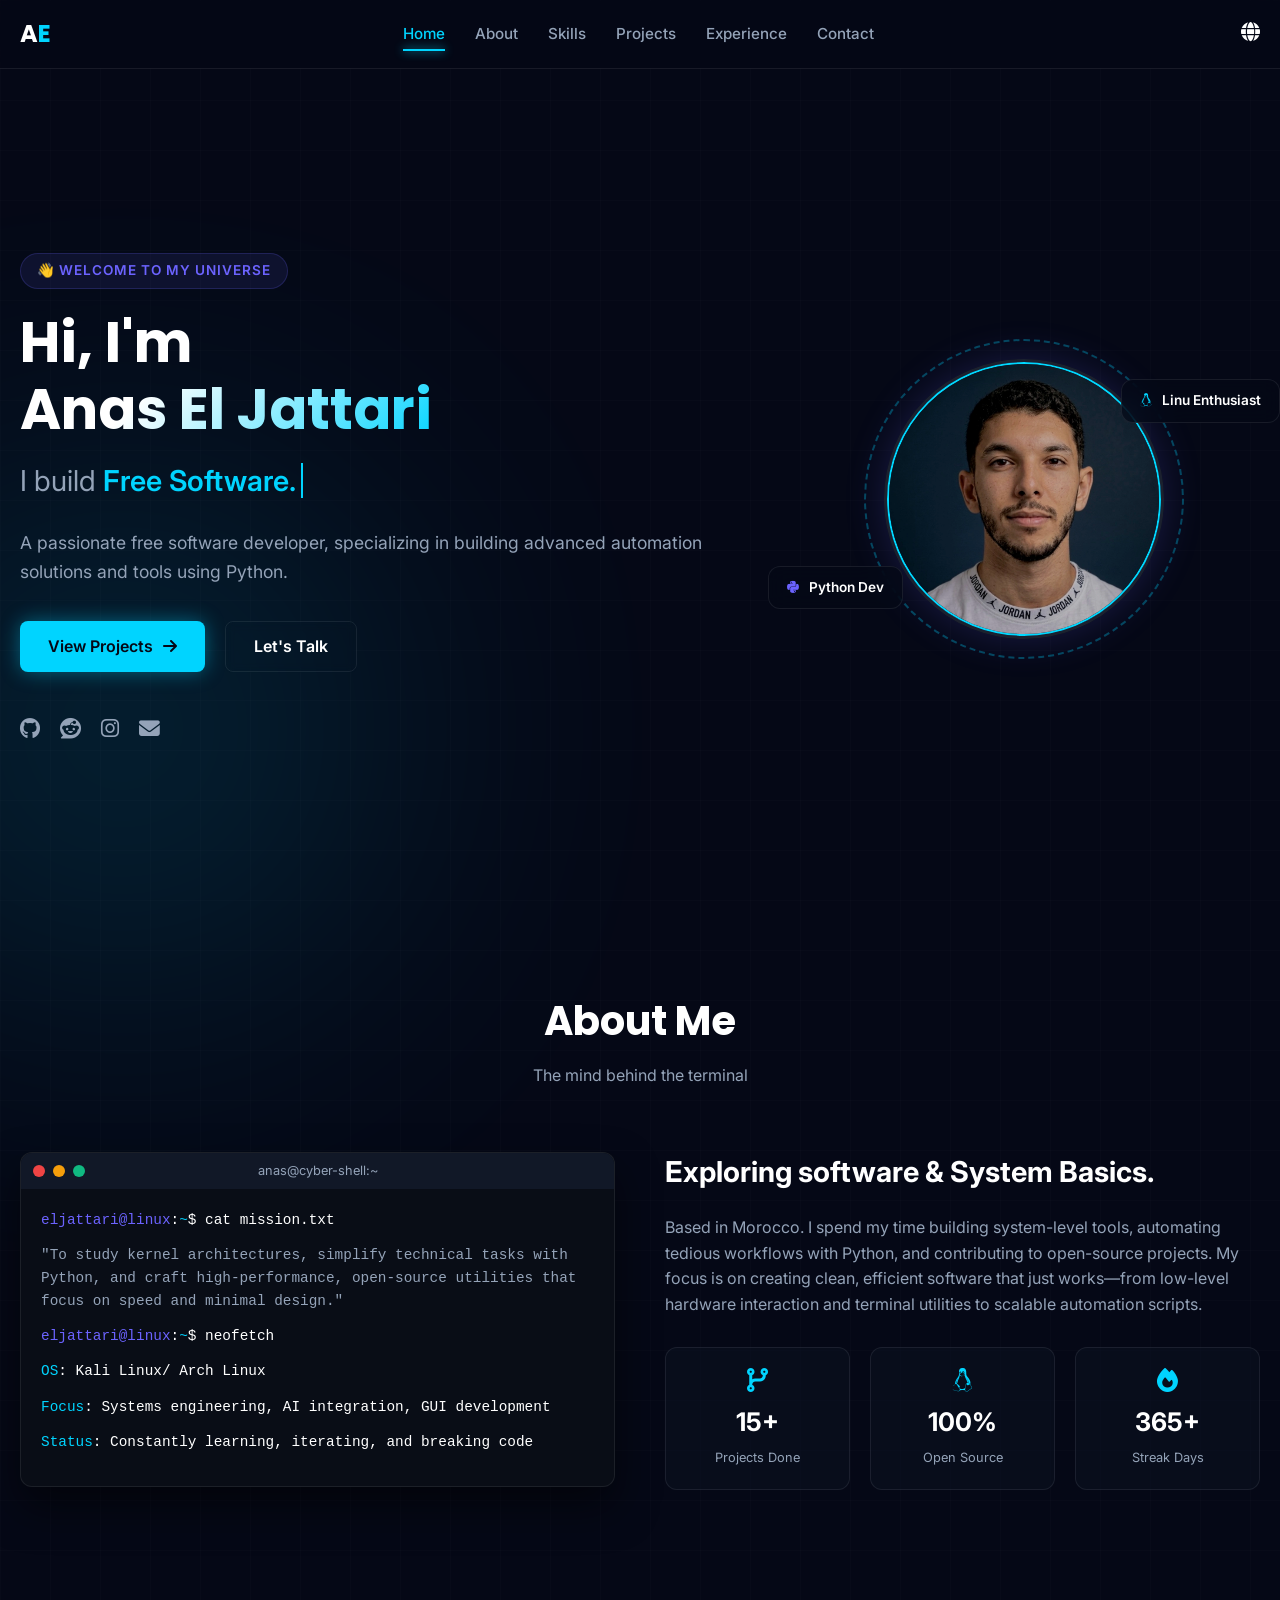
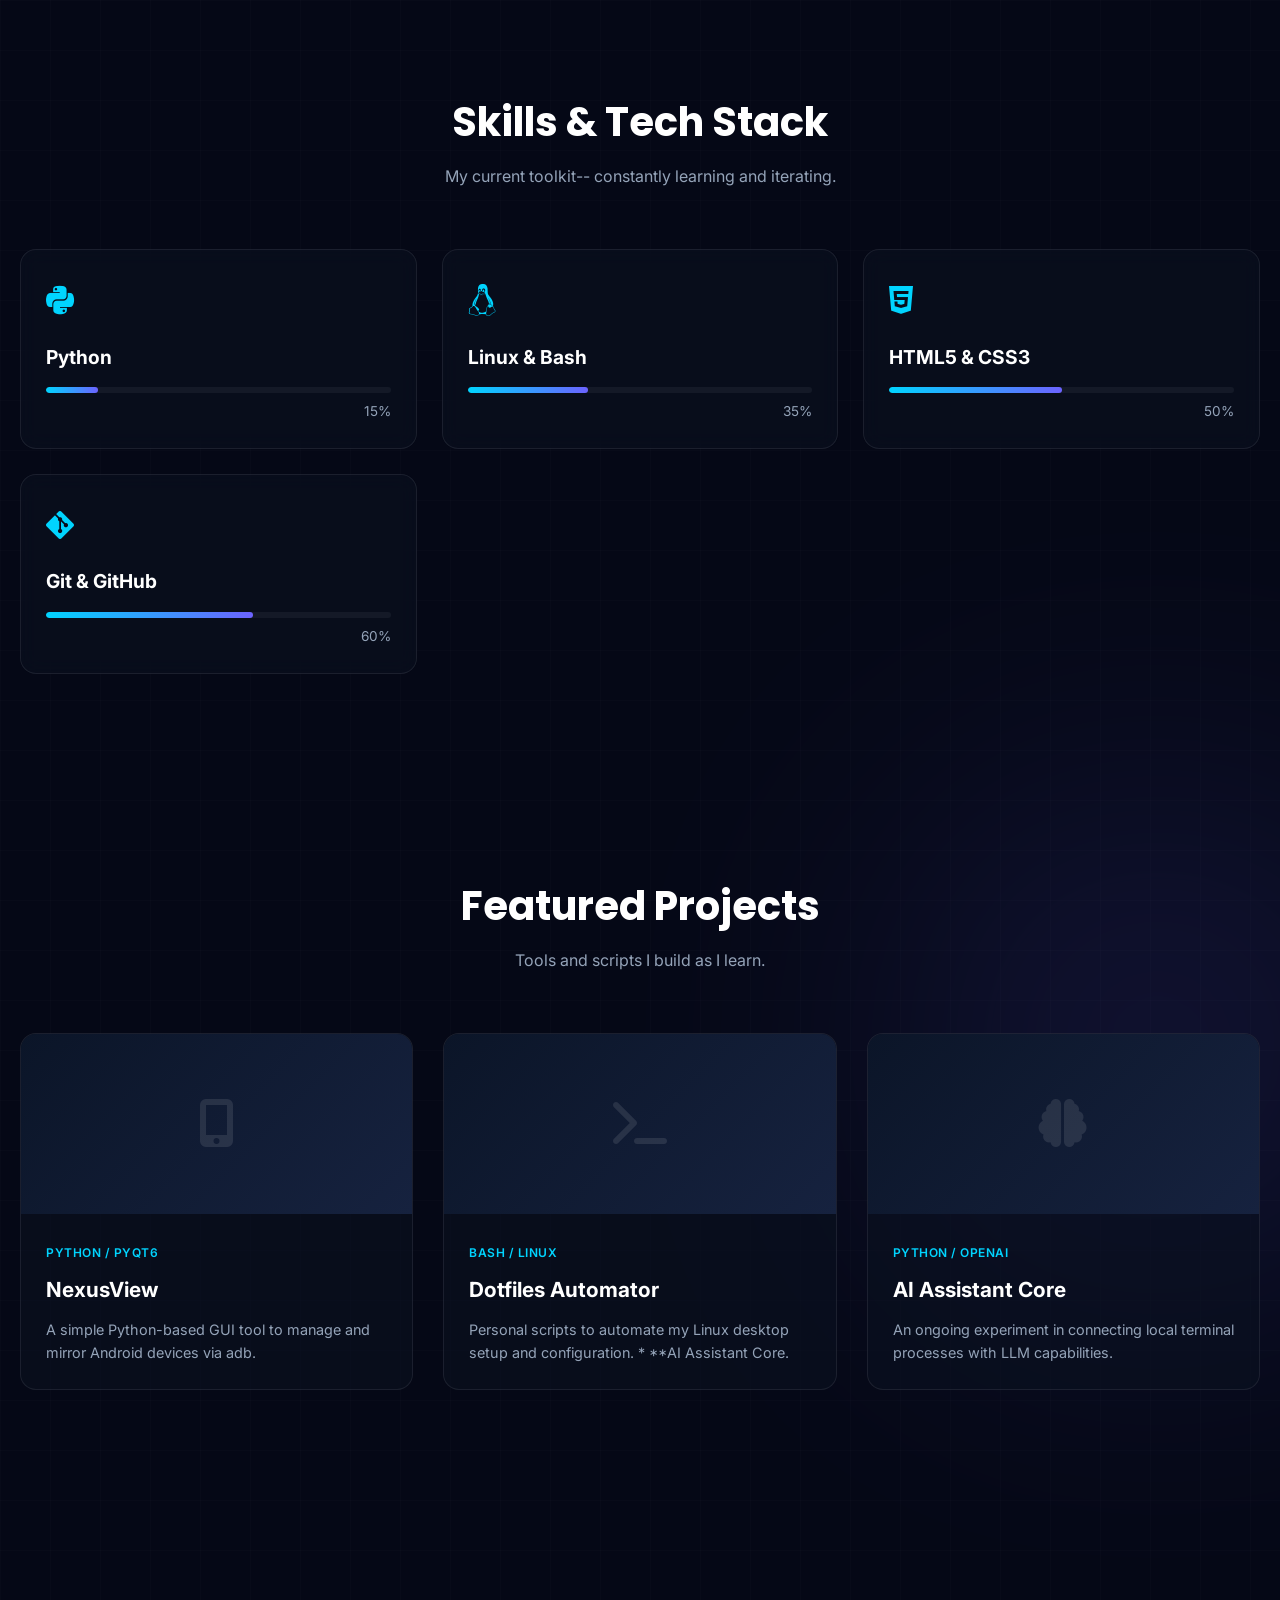
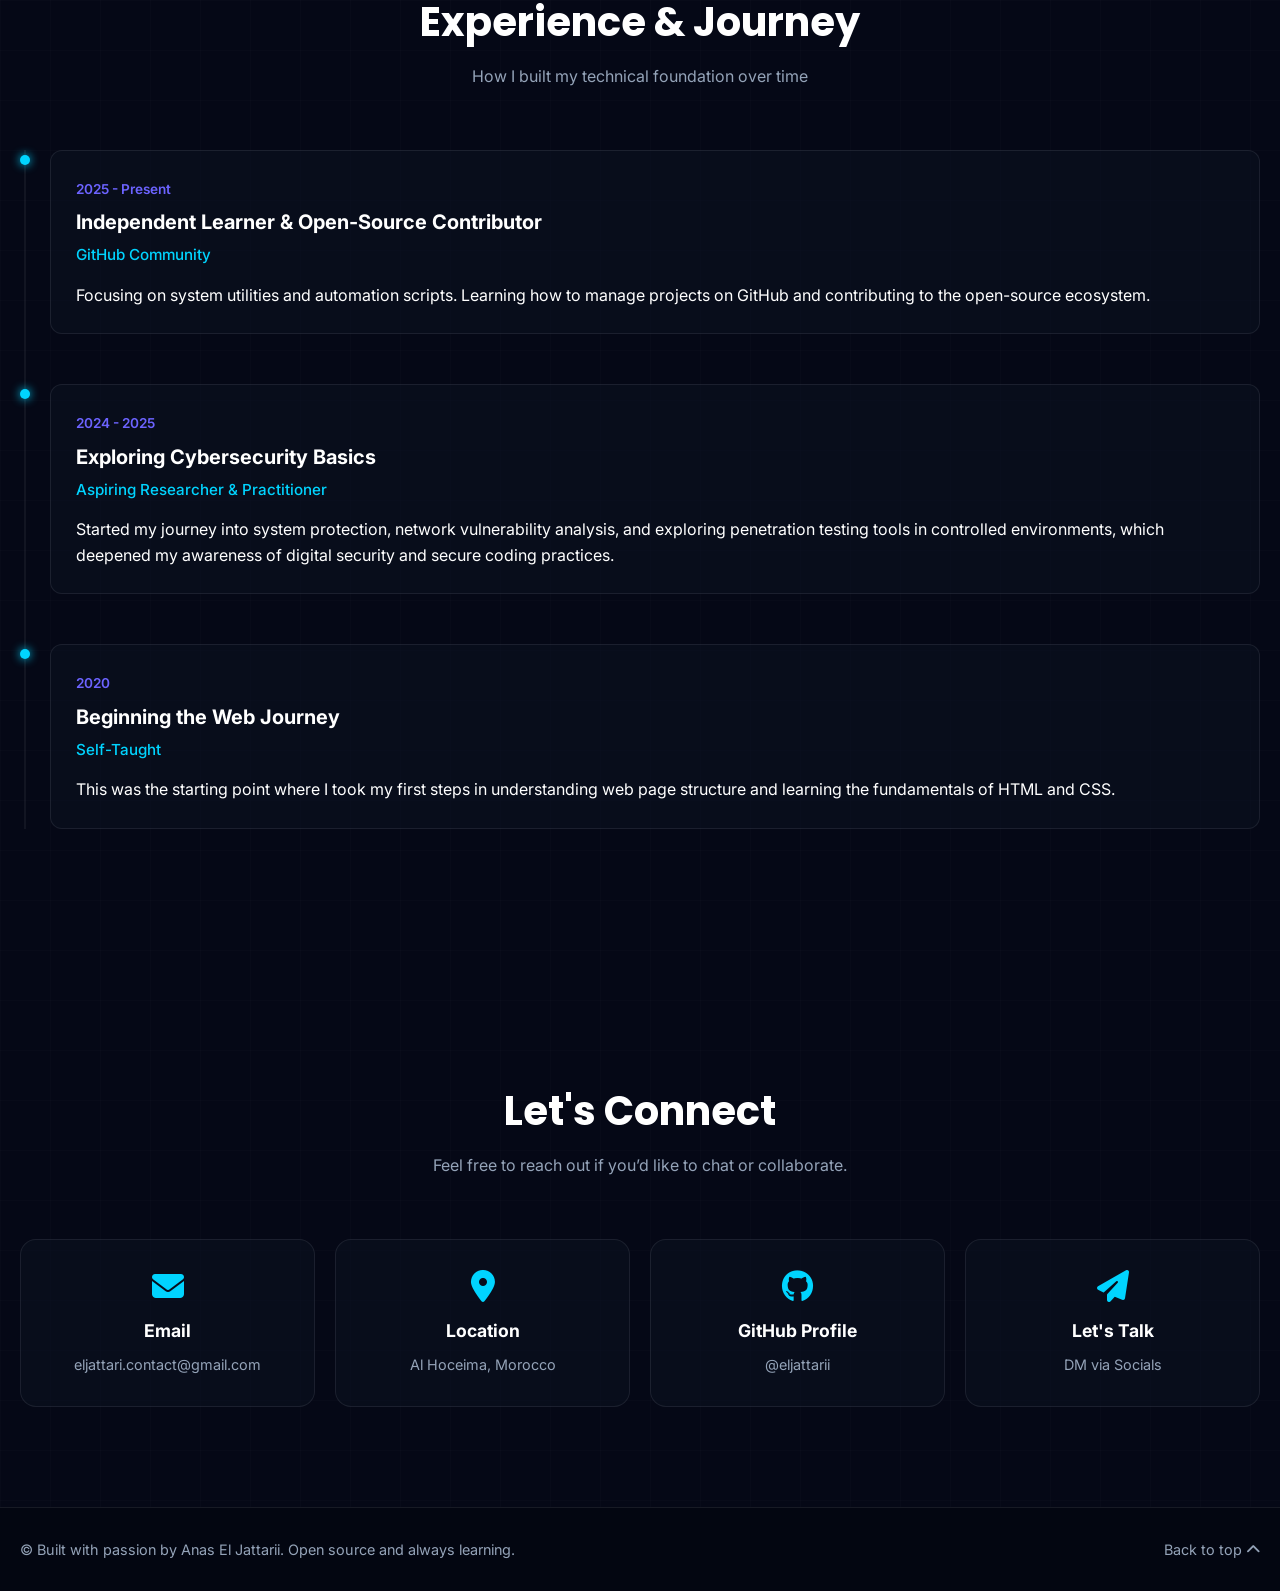
==== commit d0dacd9b: "Update index.html" ====
--- a/index.html
+++ b/index.html
@@ -64,7 +64,7 @@
                 <div class="avatar-glow-ring"></div>
                 <div class="avatar-wrapper">
                        <!--         avatar        -->
-                   <img src="Images/avatar.jpg" alt="Anas Eljattari"class="fallback-avatar">
+                   <img src="Images/avatar.webp" alt="Anas Eljattari"class="fallback-avatar">
                     </div>
                 <!-- Floating Glass Cards -->
                 <div class="floating-card card-1">
--- a/style.css
+++ b/style.css
@@ -1,4 +1,21 @@
 @import url('https://fonts.googleapis.com/css2?family=Tajawal:wght@300;400;700&display=swap');
+
+
+/* --- الحل الجذري لمنع التمرير الجانبي --- */
+html, body {
+    margin: 0;
+    padding: 0;
+    width: 100%;
+    /* هذا السطر هو الأهم: يمنع ظهور أي محتوى خارج عرض الشاشة */
+    overflow-x: hidden !important; 
+}
+
+/* هذا الكود يضمن أن حجم أي عنصر يحترم حدود الحاوية الخاصة به */
+* {
+    box-sizing: border-box !important;
+    /* يمنع أي عنصر من أن يكون أعرض من الشاشة */
+    max-width: 100vw !important; 
+}
 
 * {
     margin: 0;
@@ -30,6 +47,7 @@
     color: var(--text-primary);
     font-family: var(--font-main);
     overflow-x: hidden;
+    width:100vw;
     position: relative;
     line-height: 1.6;
 }
